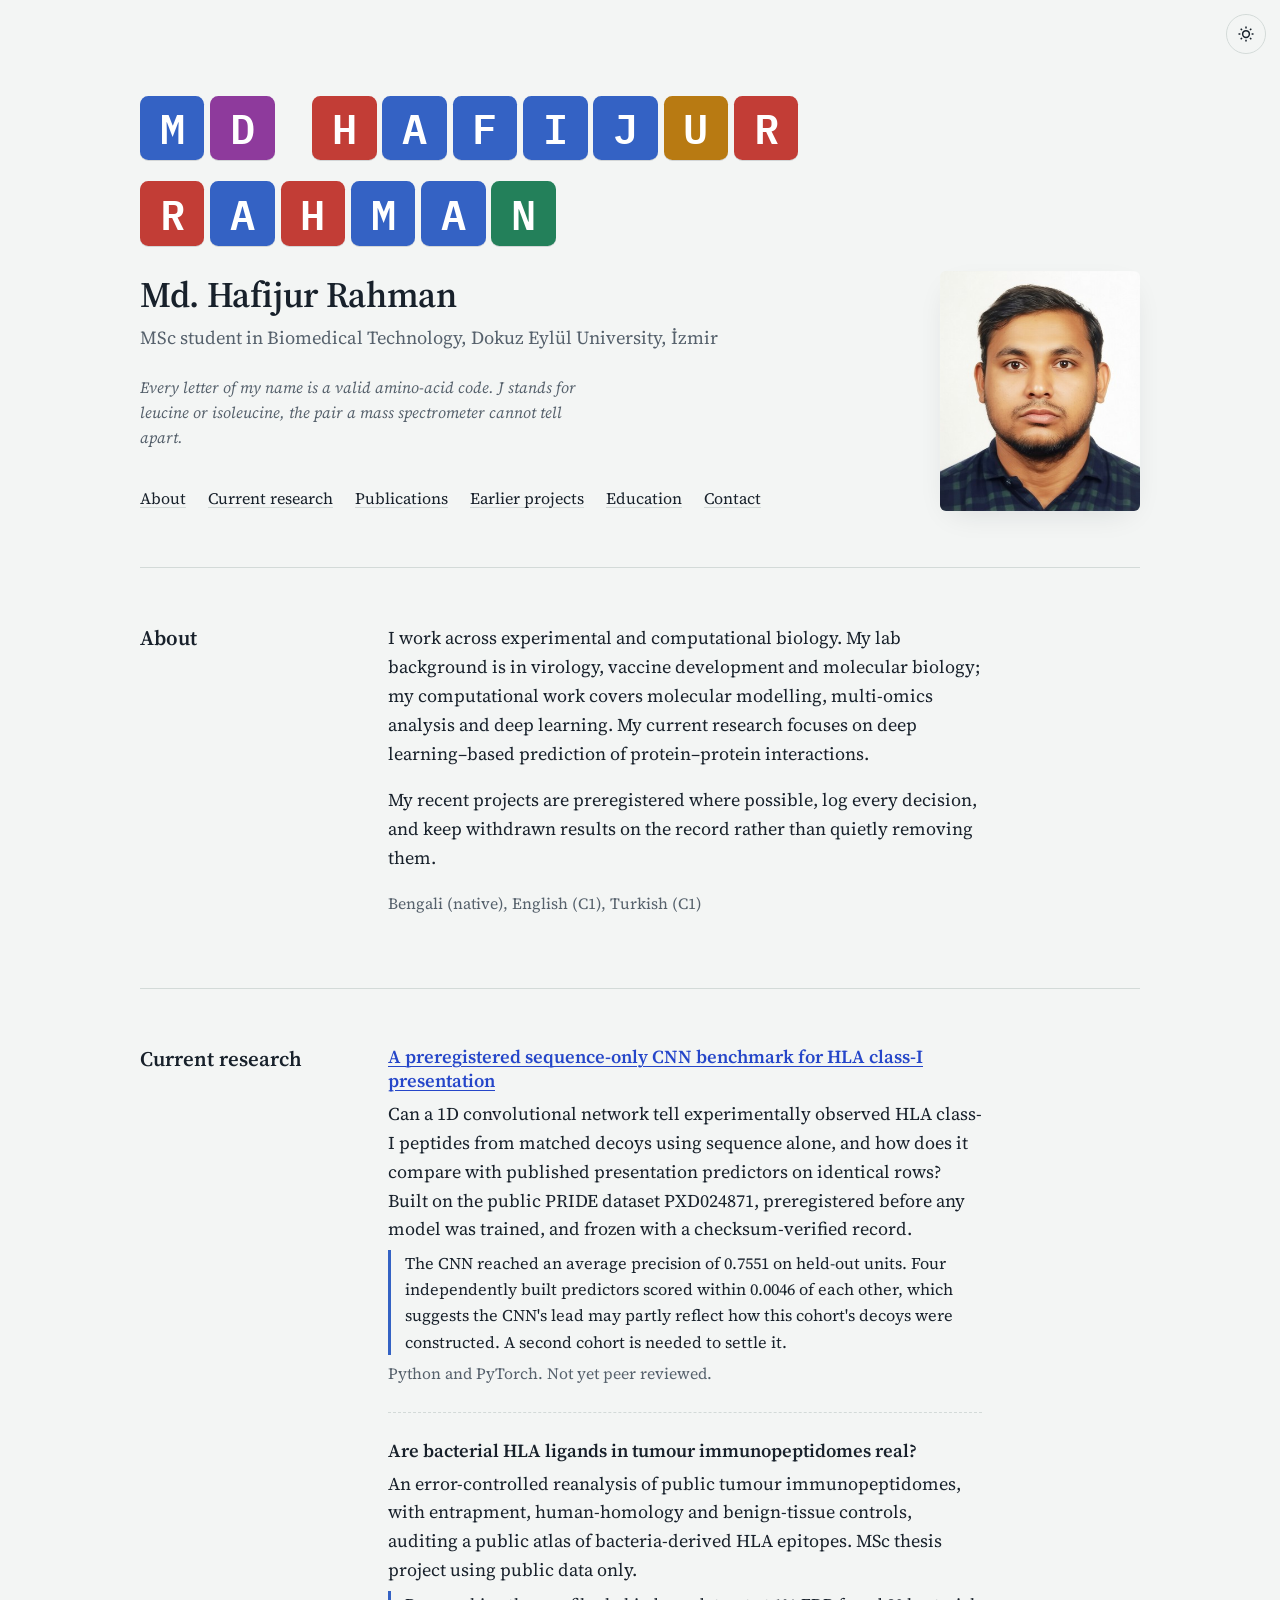
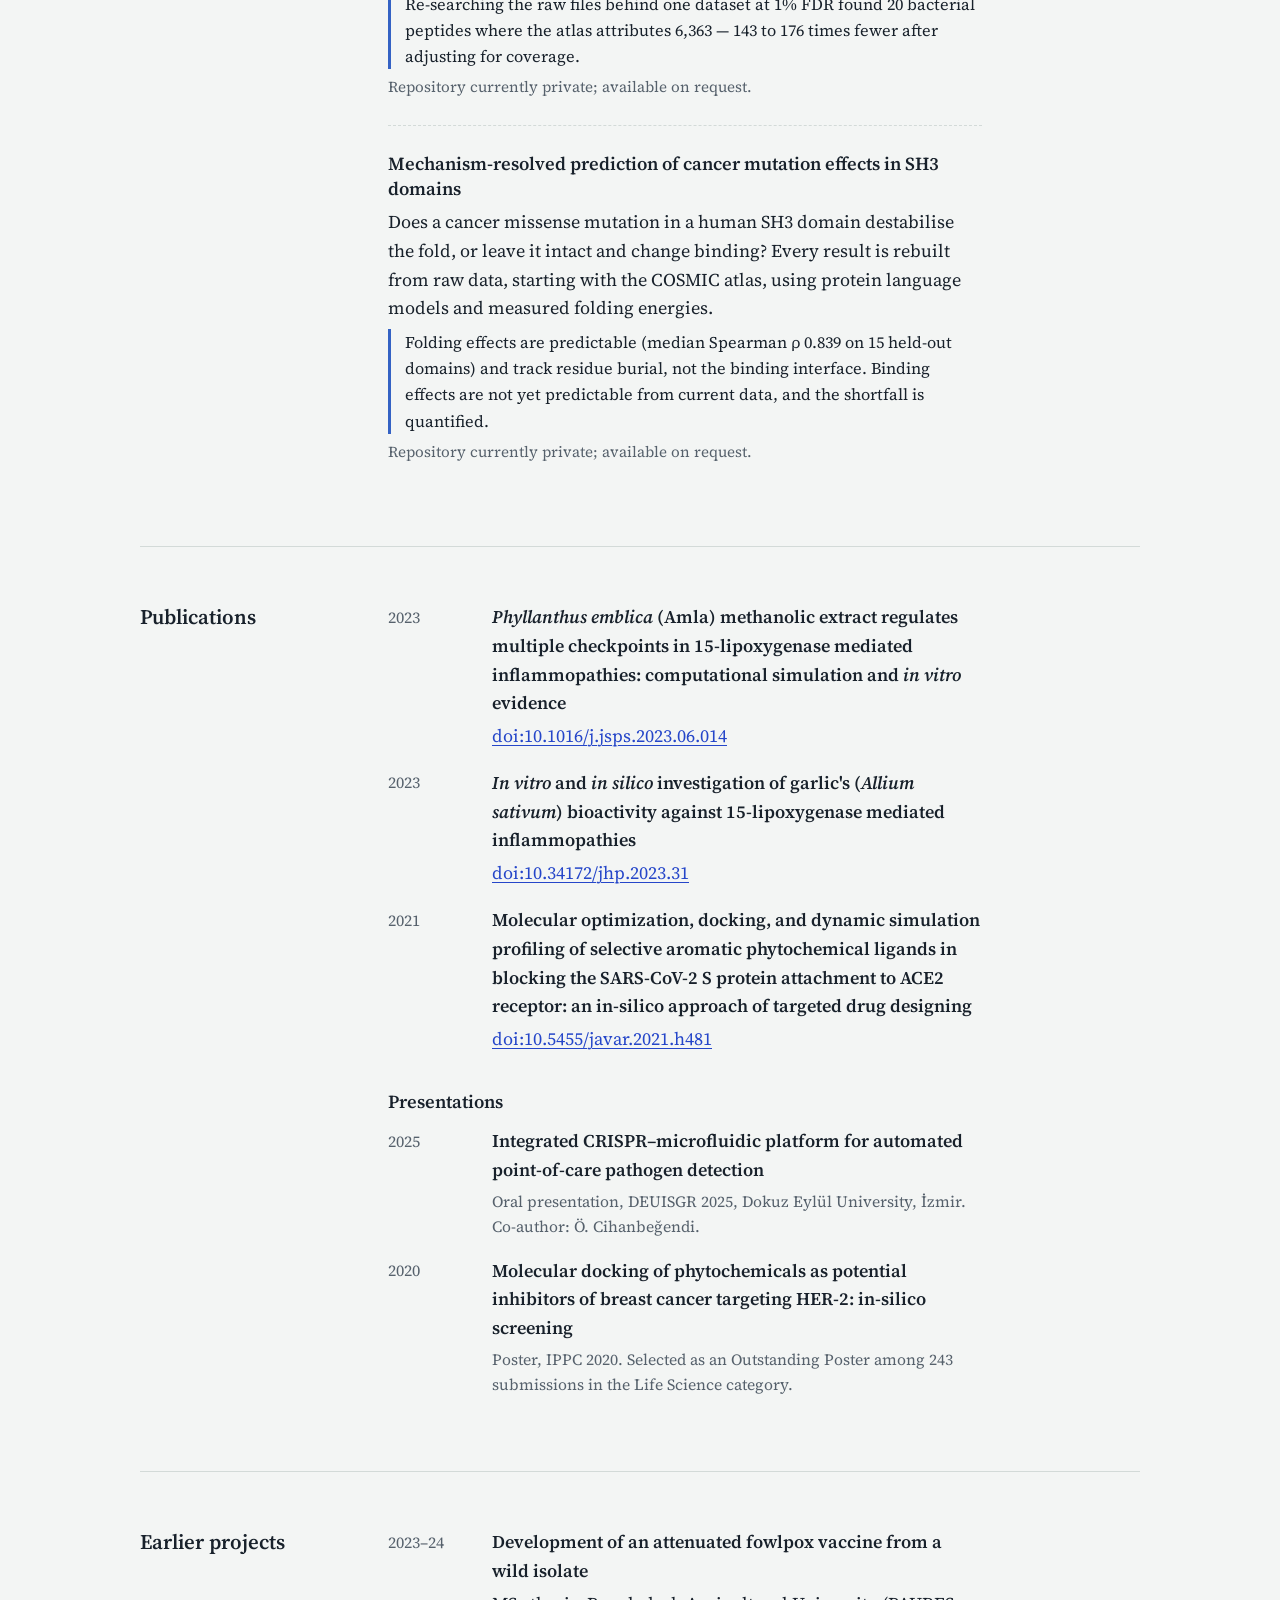
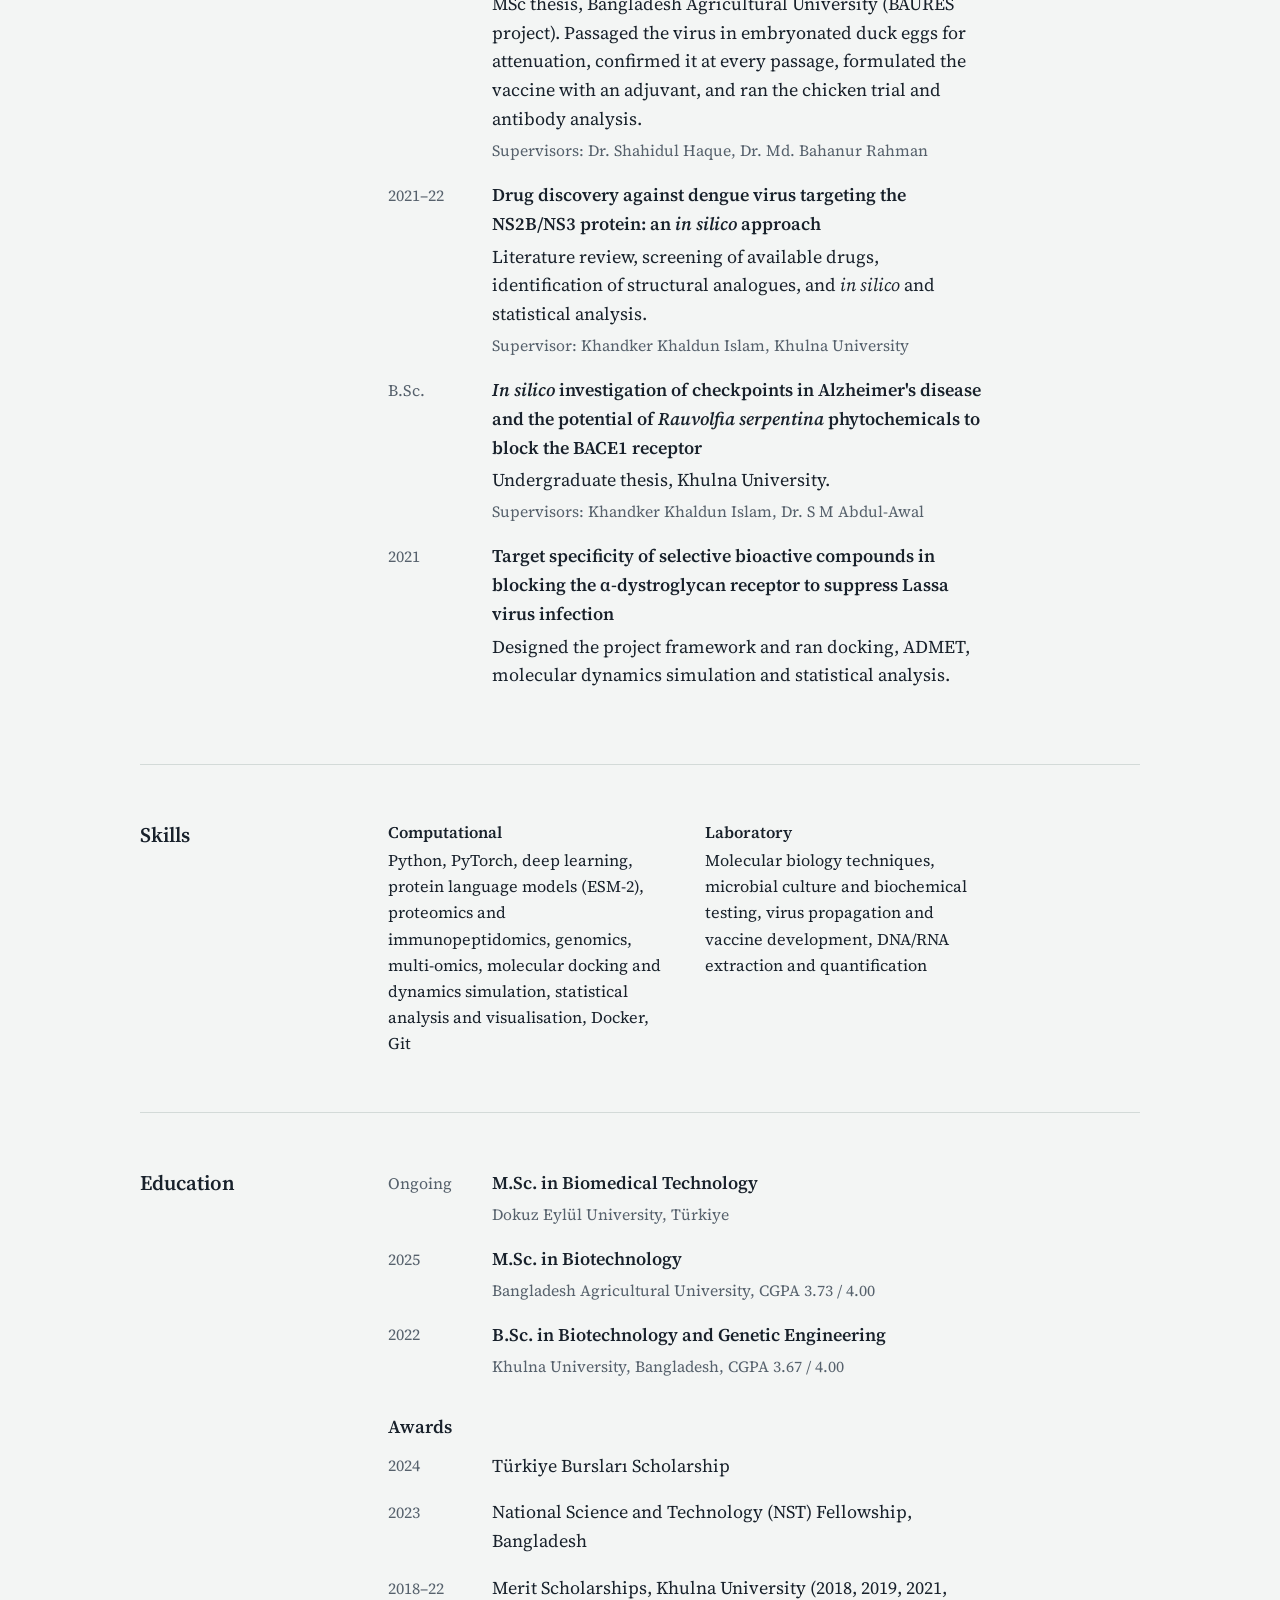
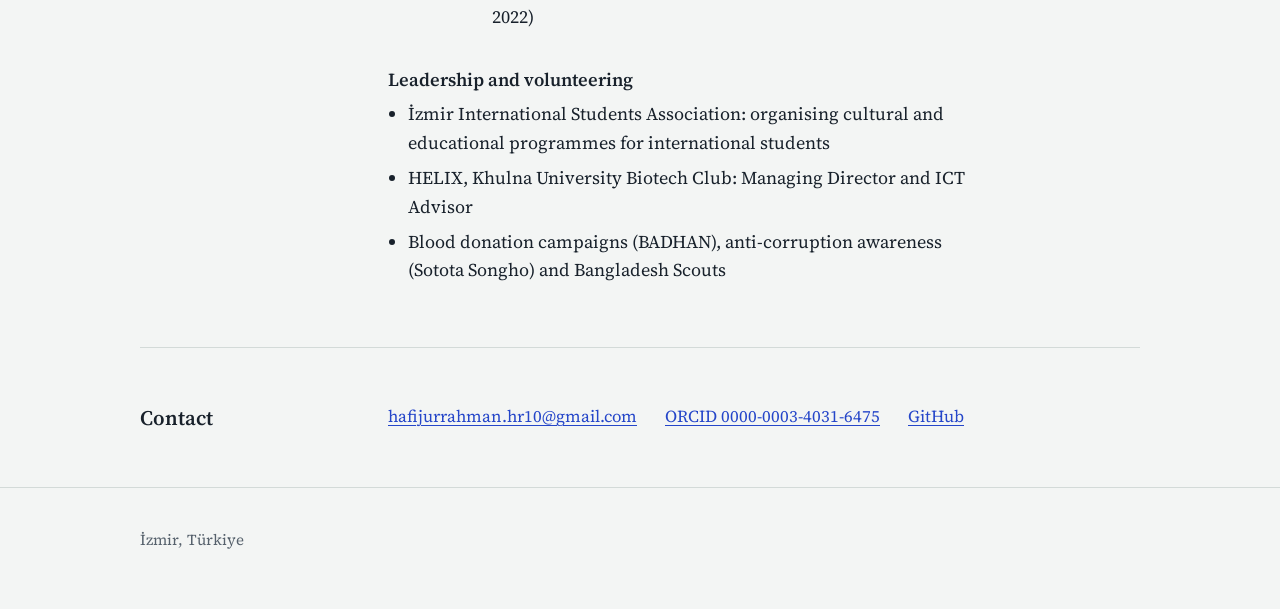
==== index.html @ cb71643a "Personal academic website Co-Authored-By: Claude Opus 5.5 <noreply@anthropic.com> Claude-Session: ht" ====
<!doctype html>
<html lang="en">
<head>
<meta charset="utf-8">
<meta name="viewport" content="width=device-width, initial-scale=1">
<title>Md. Hafijur Rahman</title>
<meta name="description" content="Md. Hafijur Rahman — MSc student in Biomedical Technology at Dokuz Eylül University. Immunopeptidomics, protein machine learning, molecular modelling and vaccine research.">
<meta property="og:title" content="Md. Hafijur Rahman">
<meta property="og:description" content="Immunopeptidomics, protein machine learning, molecular modelling and vaccine research.">
<meta property="og:type" content="profile">
<link rel="icon" href="data:image/svg+xml,%3Csvg xmlns='http://www.w3.org/2000/svg' viewBox='0 0 32 32'%3E%3Crect width='32' height='32' rx='6' fill='%232546C9'/%3E%3Ctext x='16' y='22' font-family='monospace' font-size='18' font-weight='700' fill='white' text-anchor='middle'%3EH%3C/text%3E%3C/svg%3E">
<link rel="preconnect" href="https://fonts.googleapis.com">
<link rel="preconnect" href="https://fonts.gstatic.com" crossorigin>
<link href="https://fonts.googleapis.com/css2?family=IBM+Plex+Mono:wght@500;600&family=Source+Serif+4:ital,opsz,wght@0,8..60,400;0,8..60,600;0,8..60,700;1,8..60,400&display=swap" rel="stylesheet">
<style>
  :root {
    --paper: #F3F5F4;
    --ink: #18212B;
    --muted: #56616C;
    --rule: #D3DAD8;
    --link: #2546C9;
    --tile-ink: #FFFFFF;
    --hydrophobic: #3462C4;
    --positive: #C23D36;
    --negative: #8E3A9C;
    --polar: #23805A;
    --special: #B87A12;
    --shadow: rgba(24, 33, 43, .14);
  }
  @media (prefers-color-scheme: dark) {
    :root:not([data-theme="light"]) {
      --paper: #11171D;
      --ink: #E6ECEF;
      --muted: #9AA6B0;
      --rule: #2A343D;
      --link: #8FA6FF;
      --hydrophobic: #4E7EE0;
      --positive: #D9564F;
      --negative: #A955B6;
      --polar: #2F9A6D;
      --special: #CF931F;
      --shadow: rgba(0, 0, 0, .4);
    }
  }
  :root[data-theme="dark"] {
    --paper: #11171D; --ink: #E6ECEF; --muted: #9AA6B0; --rule: #2A343D; --link: #8FA6FF;
    --hydrophobic: #4E7EE0; --positive: #D9564F; --negative: #A955B6; --polar: #2F9A6D; --special: #CF931F;
    --shadow: rgba(0, 0, 0, .4);
  }

  * { box-sizing: border-box; }
  html { -webkit-text-size-adjust: 100%; }
  body {
    margin: 0;
    background: var(--paper);
    color: var(--ink);
    font-family: "Source Serif 4", Georgia, serif;
    font-size: 1.125rem;
    line-height: 1.6;
    font-optical-sizing: auto;
  }
  a { color: var(--link); text-underline-offset: .18em; text-decoration-thickness: 1px; }
  a:hover { text-decoration-thickness: 2px; }
  :focus-visible { outline: 3px solid var(--link); outline-offset: 3px; border-radius: 2px; }

  .wrap { max-width: 1080px; margin: 0 auto; padding: 0 16px; }
  @media (min-width: 720px) { .wrap { padding: 0 40px; } }

  /* ---------- Hero: the name as a peptide ---------- */
  header.hero { padding: 56px 0 40px; }
  @media (min-width: 720px) { header.hero { padding: 96px 0 56px; } }
  .hero-grid { display: grid; gap: 32px; align-items: end; }
  @media (min-width: 860px) { .hero-grid { grid-template-columns: 1fr auto; gap: 56px; } }

  h1.peptide {
    margin: 0;
    font-family: "IBM Plex Mono", ui-monospace, monospace;
    font-weight: 600;
    font-size: clamp(1.35rem, 5.4vw, 2.6rem);
    line-height: 1;
    display: flex;
    flex-wrap: wrap;
    gap: .5em .9em;
  }
  .word { display: inline-flex; gap: .14em; }
  .aa {
    position: relative;
    display: inline-grid;
    place-items: center;
    width: 1.55em; height: 1.55em;
    border-radius: .2em;
    color: var(--tile-ink);
    box-shadow: 0 1px 0 var(--shadow);
    cursor: help;
  }
  .aa.hyd { background: var(--hydrophobic); }
  .aa.pos { background: var(--positive); }
  .aa.neg { background: var(--negative); }
  .aa.pol { background: var(--polar); }
  .aa.spc { background: var(--special); }
  .aa::after {
    content: attr(data-name);
    position: absolute;
    bottom: calc(100% + 8px);
    left: 50%;
    transform: translateX(-50%);
    white-space: nowrap;
    font-family: "Source Serif 4", Georgia, serif;
    font-weight: 400;
    font-size: .9rem;
    line-height: 1.2;
    padding: 5px 9px;
    border-radius: 4px;
    background: var(--ink);
    color: var(--paper);
    opacity: 0;
    pointer-events: none;
    transition: opacity .12s;
  }
  .aa:hover::after, .aa:focus-visible::after { opacity: 1; }

  @media (prefers-reduced-motion: no-preference) {
    .aa { animation: read .38s cubic-bezier(.2,.7,.2,1) both; animation-delay: calc(var(--i) * 55ms); }
    @keyframes read { from { opacity: 0; transform: translateY(.25em); } to { opacity: 1; transform: none; } }
  }

  .name-plain {
    margin: 28px 0 0;
    font-size: clamp(1.6rem, 3.4vw, 2.25rem);
    font-weight: 600;
    line-height: 1.15;
    letter-spacing: -.01em;
  }
  .role { margin: 8px 0 0; color: var(--muted); font-size: 1.15rem; }
  .decode {
    margin: 22px 0 0;
    max-width: 58ch;
    font-size: .98rem;
    color: var(--muted);
    font-style: italic;
  }

  .portrait {
    order: -1;
    width: 112px; height: 134px;
    object-fit: cover;
    border-radius: 6px;
    display: block;
    box-shadow: 0 10px 30px -12px var(--shadow);
  }
  @media (min-width: 860px) { .portrait { order: 0; width: 200px; height: 240px; } }

  nav.jump { margin-top: 36px; display: flex; flex-wrap: wrap; gap: 6px 22px; font-size: 1rem; }
  nav.jump a { color: var(--ink); text-decoration-color: var(--rule); }
  nav.jump a:hover { text-decoration-color: var(--link); }

  /* ---------- Sections ---------- */
  main section {
    display: grid;
    gap: 8px 48px;
    padding: 40px 0;
    border-top: 1px solid var(--rule);
  }
  @media (min-width: 860px) {
    main section { grid-template-columns: 200px minmax(0, 1fr); padding: 56px 0; }
  }
  main h2 {
    margin: 0;
    font-size: 1.3rem;
    font-weight: 600;
    line-height: 1.3;
  }
  .body { max-width: 66ch; }
  .body > :first-child { margin-top: 0; }
  .body p { margin: 0 0 1em; }

  h3 { margin: 0; font-size: 1.15rem; font-weight: 600; line-height: 1.35; }
  .meta { color: var(--muted); font-size: .98rem; }

  .project { padding: 0 0 26px; }
  .project + .project { padding-top: 26px; border-top: 1px dashed var(--rule); }
  .project p { margin: 6px 0 0; }
  .find { margin: 10px 0 0; padding-left: 14px; border-left: 3px solid var(--hydrophobic); font-size: 1.02rem; }
  .lock { font-size: .95rem; color: var(--muted); }

  ol.dated, ul.dated { list-style: none; margin: 0; padding: 0; }
  .dated li { display: grid; grid-template-columns: 5.5rem 1fr; gap: 16px; padding: 0 0 18px; }
  .dated .yr { font-variant-numeric: tabular-nums; color: var(--muted); font-size: 1rem; padding-top: .1em; }
  .dated p { margin: 4px 0 0; }

  .pub-title { font-weight: 600; }

  ul.plain { margin: 0; padding-left: 1.1em; }
  ul.plain li { margin-bottom: 6px; }

  .skills { display: grid; gap: 18px; }
  @media (min-width: 620px) { .skills { grid-template-columns: 1fr 1fr; gap: 24px 40px; } }
  .skills h3 { font-size: 1.02rem; margin-bottom: 4px; }
  .skills p { margin: 0; color: var(--ink); font-size: 1.02rem; }

  .contact { display: flex; flex-wrap: wrap; gap: 10px 28px; font-size: 1.05rem; }

  footer { padding: 40px 0 56px; border-top: 1px solid var(--rule); color: var(--muted); font-size: .95rem; }

  .theme-toggle {
    position: fixed; top: 14px; right: 14px;
    width: 40px; height: 40px;
    border-radius: 50%;
    border: 1px solid var(--rule);
    background: var(--paper);
    color: var(--ink);
    display: grid; place-items: center;
    cursor: pointer;
  }
  .theme-toggle svg { width: 18px; height: 18px; }
</style>
</head>
<body>

<button class="theme-toggle" type="button" aria-label="Switch between light and dark theme">
  <svg viewBox="0 0 24 24" fill="none" stroke="currentColor" stroke-width="2" aria-hidden="true"><circle cx="12" cy="12" r="4.5"/><path d="M12 2v2.5M12 19.5V22M2 12h2.5M19.5 12H22M4.9 4.9l1.8 1.8M17.3 17.3l1.8 1.8M4.9 19.1l1.8-1.8M17.3 6.7l1.8-1.8"/></svg>
</button>

<header class="hero">
  <div class="wrap">
    <div class="hero-grid">
      <div>
        <h1 class="peptide" aria-label="Md. Hafijur Rahman">
          <span class="word" aria-hidden="true">
            <span class="aa hyd" tabindex="0" style="--i:0" data-name="Methionine (M)">M</span><span class="aa neg" tabindex="0" style="--i:1" data-name="Aspartate (D)">D</span>
          </span>
          <span class="word" aria-hidden="true">
            <span class="aa pos" tabindex="0" style="--i:2" data-name="Histidine (H)">H</span><span class="aa hyd" tabindex="0" style="--i:3" data-name="Alanine (A)">A</span><span class="aa hyd" tabindex="0" style="--i:4" data-name="Phenylalanine (F)">F</span><span class="aa hyd" tabindex="0" style="--i:5" data-name="Isoleucine (I)">I</span><span class="aa hyd" tabindex="0" style="--i:6" data-name="Leucine or isoleucine (J)">J</span><span class="aa spc" tabindex="0" style="--i:7" data-name="Selenocysteine (U)">U</span><span class="aa pos" tabindex="0" style="--i:8" data-name="Arginine (R)">R</span>
          </span>
          <span class="word" aria-hidden="true">
            <span class="aa pos" tabindex="0" style="--i:9" data-name="Arginine (R)">R</span><span class="aa hyd" tabindex="0" style="--i:10" data-name="Alanine (A)">A</span><span class="aa pos" tabindex="0" style="--i:11" data-name="Histidine (H)">H</span><span class="aa hyd" tabindex="0" style="--i:12" data-name="Methionine (M)">M</span><span class="aa hyd" tabindex="0" style="--i:13" data-name="Alanine (A)">A</span><span class="aa pol" tabindex="0" style="--i:14" data-name="Asparagine (N)">N</span>
          </span>
        </h1>

        <p class="name-plain">Md. Hafijur Rahman</p>
        <p class="role">MSc student in Biomedical Technology, Dokuz Eylül University, İzmir</p>
        <p class="decode">Every letter of my name is a valid amino-acid code. J stands for leucine or isoleucine, the pair a mass spectrometer cannot tell apart.</p>

        <nav class="jump" aria-label="Sections">
          <a href="#about">About</a>
          <a href="#research">Current research</a>
          <a href="#publications">Publications</a>
          <a href="#projects">Earlier projects</a>
          <a href="#education">Education</a>
          <a href="#contact">Contact</a>
        </nav>
      </div>
      <img class="portrait" src="photo.jpg" alt="Portrait of Md. Hafijur Rahman" width="359" height="431">
    </div>
  </div>
</header>

<main class="wrap">

  <section id="about" aria-labelledby="about-h">
    <h2 id="about-h">About</h2>
    <div class="body">
      <p>I work across experimental and computational biology. My lab background is in virology, vaccine development and molecular biology; my computational work covers molecular modelling, multi-omics analysis and deep learning. My current research focuses on deep learning–based prediction of protein–protein interactions.</p>
      <p>My recent projects are preregistered where possible, log every decision, and keep withdrawn results on the record rather than quietly removing them.</p>
      <p class="meta">Bengali (native), English (C1), Turkish (C1)</p>
    </div>
  </section>

  <section id="research" aria-labelledby="research-h">
    <h2 id="research-h">Current research</h2>
    <div class="body">

      <article class="project">
        <h3><a href="https://github.com/Hafij-BGE/PXD024871_mapping">A preregistered sequence-only CNN benchmark for HLA class-I presentation</a></h3>
        <p>Can a 1D convolutional network tell experimentally observed HLA class-I peptides from matched decoys using sequence alone, and how does it compare with published presentation predictors on identical rows? Built on the public PRIDE dataset PXD024871, preregistered before any model was trained, and frozen with a checksum-verified record.</p>
        <p class="find">The CNN reached an average precision of 0.7551 on held-out units. Four independently built predictors scored within 0.0046 of each other, which suggests the CNN's lead may partly reflect how this cohort's decoys were constructed. A second cohort is needed to settle it.</p>
        <p class="meta">Python and PyTorch. Not yet peer reviewed.</p>
      </article>

      <article class="project">
        <h3>Are bacterial HLA ligands in tumour immunopeptidomes real?</h3>
        <p>An error-controlled reanalysis of public tumour immunopeptidomes, with entrapment, human-homology and benign-tissue controls, auditing a public atlas of bacteria-derived HLA epitopes. MSc thesis project using public data only.</p>
        <p class="find">Re-searching the raw files behind one dataset at 1% FDR found 20 bacterial peptides where the atlas attributes 6,363 — 143 to 176 times fewer after adjusting for coverage.</p>
        <p class="lock">Repository currently private; available on request.</p>
      </article>

      <article class="project">
        <h3>Mechanism-resolved prediction of cancer mutation effects in SH3 domains</h3>
        <p>Does a cancer missense mutation in a human SH3 domain destabilise the fold, or leave it intact and change binding? Every result is rebuilt from raw data, starting with the COSMIC atlas, using protein language models and measured folding energies.</p>
        <p class="find">Folding effects are predictable (median Spearman ρ 0.839 on 15 held-out domains) and track residue burial, not the binding interface. Binding effects are not yet predictable from current data, and the shortfall is quantified.</p>
        <p class="lock">Repository currently private; available on request.</p>
      </article>

    </div>
  </section>

  <section id="publications" aria-labelledby="pubs-h">
    <h2 id="pubs-h">Publications</h2>
    <div class="body">
      <ol class="dated" reversed>
        <li>
          <span class="yr">2023</span>
          <div>
            <span class="pub-title"><i>Phyllanthus emblica</i> (Amla) methanolic extract regulates multiple checkpoints in 15-lipoxygenase mediated inflammopathies: computational simulation and <i>in vitro</i> evidence</span>
            <p><a href="https://doi.org/10.1016/j.jsps.2023.06.014">doi:10.1016/j.jsps.2023.06.014</a></p>
          </div>
        </li>
        <li>
          <span class="yr">2023</span>
          <div>
            <span class="pub-title"><i>In vitro</i> and <i>in silico</i> investigation of garlic's (<i>Allium sativum</i>) bioactivity against 15-lipoxygenase mediated inflammopathies</span>
            <p><a href="https://doi.org/10.34172/jhp.2023.31">doi:10.34172/jhp.2023.31</a></p>
          </div>
        </li>
        <li>
          <span class="yr">2021</span>
          <div>
            <span class="pub-title">Molecular optimization, docking, and dynamic simulation profiling of selective aromatic phytochemical ligands in blocking the SARS-CoV-2 S protein attachment to ACE2 receptor: an in-silico approach of targeted drug designing</span>
            <p><a href="https://doi.org/10.5455/javar.2021.h481">doi:10.5455/javar.2021.h481</a></p>
          </div>
        </li>
      </ol>

      <h3 style="margin-top:18px">Presentations</h3>
      <ul class="dated" style="margin-top:12px">
        <li>
          <span class="yr">2025</span>
          <div>
            <span class="pub-title">Integrated CRISPR–microfluidic platform for automated point-of-care pathogen detection</span>
            <p class="meta">Oral presentation, DEUISGR 2025, Dokuz Eylül University, İzmir. Co-author: Ö. Cihanbeğendi.</p>
          </div>
        </li>
        <li>
          <span class="yr">2020</span>
          <div>
            <span class="pub-title">Molecular docking of phytochemicals as potential inhibitors of breast cancer targeting HER-2: in-silico screening</span>
            <p class="meta">Poster, IPPC 2020. Selected as an Outstanding Poster among 243 submissions in the Life Science category.</p>
          </div>
        </li>
      </ul>
    </div>
  </section>

  <section id="projects" aria-labelledby="projects-h">
    <h2 id="projects-h">Earlier projects</h2>
    <div class="body">
      <ul class="dated">
        <li>
          <span class="yr">2023–24</span>
          <div>
            <span class="pub-title">Development of an attenuated fowlpox vaccine from a wild isolate</span>
            <p>MSc thesis, Bangladesh Agricultural University (BAURES project). Passaged the virus in embryonated duck eggs for attenuation, confirmed it at every passage, formulated the vaccine with an adjuvant, and ran the chicken trial and antibody analysis.</p>
            <p class="meta">Supervisors: Dr. Shahidul Haque, Dr. Md. Bahanur Rahman</p>
          </div>
        </li>
        <li>
          <span class="yr">2021–22</span>
          <div>
            <span class="pub-title">Drug discovery against dengue virus targeting the NS2B/NS3 protein: an <i>in silico</i> approach</span>
            <p>Literature review, screening of available drugs, identification of structural analogues, and <i>in silico</i> and statistical analysis.</p>
            <p class="meta">Supervisor: Khandker Khaldun Islam, Khulna University</p>
          </div>
        </li>
        <li>
          <span class="yr">B.Sc.</span>
          <div>
            <span class="pub-title"><i>In silico</i> investigation of checkpoints in Alzheimer's disease and the potential of <i>Rauvolfia serpentina</i> phytochemicals to block the BACE1 receptor</span>
            <p>Undergraduate thesis, Khulna University.</p>
            <p class="meta">Supervisors: Khandker Khaldun Islam, Dr. S M Abdul-Awal</p>
          </div>
        </li>
        <li>
          <span class="yr">2021</span>
          <div>
            <span class="pub-title">Target specificity of selective bioactive compounds in blocking the α-dystroglycan receptor to suppress Lassa virus infection</span>
            <p>Designed the project framework and ran docking, ADMET, molecular dynamics simulation and statistical analysis.</p>
          </div>
        </li>
      </ul>
    </div>
  </section>

  <section id="skills" aria-labelledby="skills-h">
    <h2 id="skills-h">Skills</h2>
    <div class="body skills">
      <div>
        <h3>Computational</h3>
        <p>Python, PyTorch, deep learning, protein language models (ESM-2), proteomics and immunopeptidomics, genomics, multi-omics, molecular docking and dynamics simulation, statistical analysis and visualisation, Docker, Git</p>
      </div>
      <div>
        <h3>Laboratory</h3>
        <p>Molecular biology techniques, microbial culture and biochemical testing, virus propagation and vaccine development, DNA/RNA extraction and quantification</p>
      </div>
    </div>
  </section>

  <section id="education" aria-labelledby="edu-h">
    <h2 id="edu-h">Education</h2>
    <div class="body">
      <ul class="dated">
        <li>
          <span class="yr">Ongoing</span>
          <div><span class="pub-title">M.Sc. in Biomedical Technology</span><p class="meta">Dokuz Eylül University, Türkiye</p></div>
        </li>
        <li>
          <span class="yr">2025</span>
          <div><span class="pub-title">M.Sc. in Biotechnology</span><p class="meta">Bangladesh Agricultural University, CGPA 3.73 / 4.00</p></div>
        </li>
        <li>
          <span class="yr">2022</span>
          <div><span class="pub-title">B.Sc. in Biotechnology and Genetic Engineering</span><p class="meta">Khulna University, Bangladesh, CGPA 3.67 / 4.00</p></div>
        </li>
      </ul>

      <h3 style="margin-top:18px">Awards</h3>
      <ul class="dated" style="margin-top:12px">
        <li><span class="yr">2024</span><div>Türkiye Bursları Scholarship</div></li>
        <li><span class="yr">2023</span><div>National Science and Technology (NST) Fellowship, Bangladesh</div></li>
        <li><span class="yr">2018–22</span><div>Merit Scholarships, Khulna University (2018, 2019, 2021, 2022)</div></li>
      </ul>

      <h3 style="margin-top:18px">Leadership and volunteering</h3>
      <ul class="plain" style="margin-top:8px">
        <li>İzmir International Students Association: organising cultural and educational programmes for international students</li>
        <li>HELIX, Khulna University Biotech Club: Managing Director and ICT Advisor</li>
        <li>Blood donation campaigns (BADHAN), anti-corruption awareness (Sotota Songho) and Bangladesh Scouts</li>
      </ul>
    </div>
  </section>

  <section id="contact" aria-labelledby="contact-h">
    <h2 id="contact-h">Contact</h2>
    <div class="body">
      <div class="contact">
        <a href="mailto:hafijurrahman.hr10@gmail.com">hafijurrahman.hr10@gmail.com</a>
        <a href="https://orcid.org/0000-0003-4031-6475">ORCID 0000-0003-4031-6475</a>
        <a href="https://github.com/Hafij-BGE">GitHub</a>
      </div>
    </div>
  </section>

</main>

<footer>
  <div class="wrap">İzmir, Türkiye</div>
</footer>

<script>
  (function () {
    var root = document.documentElement;
    var btn = document.querySelector('.theme-toggle');
    try { var saved = localStorage.getItem('theme'); if (saved) root.setAttribute('data-theme', saved); } catch (e) {}
    btn.addEventListener('click', function () {
      var current = root.getAttribute('data-theme') ||
        (matchMedia('(prefers-color-scheme: dark)').matches ? 'dark' : 'light');
      var next = current === 'dark' ? 'light' : 'dark';
      root.setAttribute('data-theme', next);
      try { localStorage.setItem('theme', next); } catch (e) {}
    });
  })();
</script>
</body>
</html>
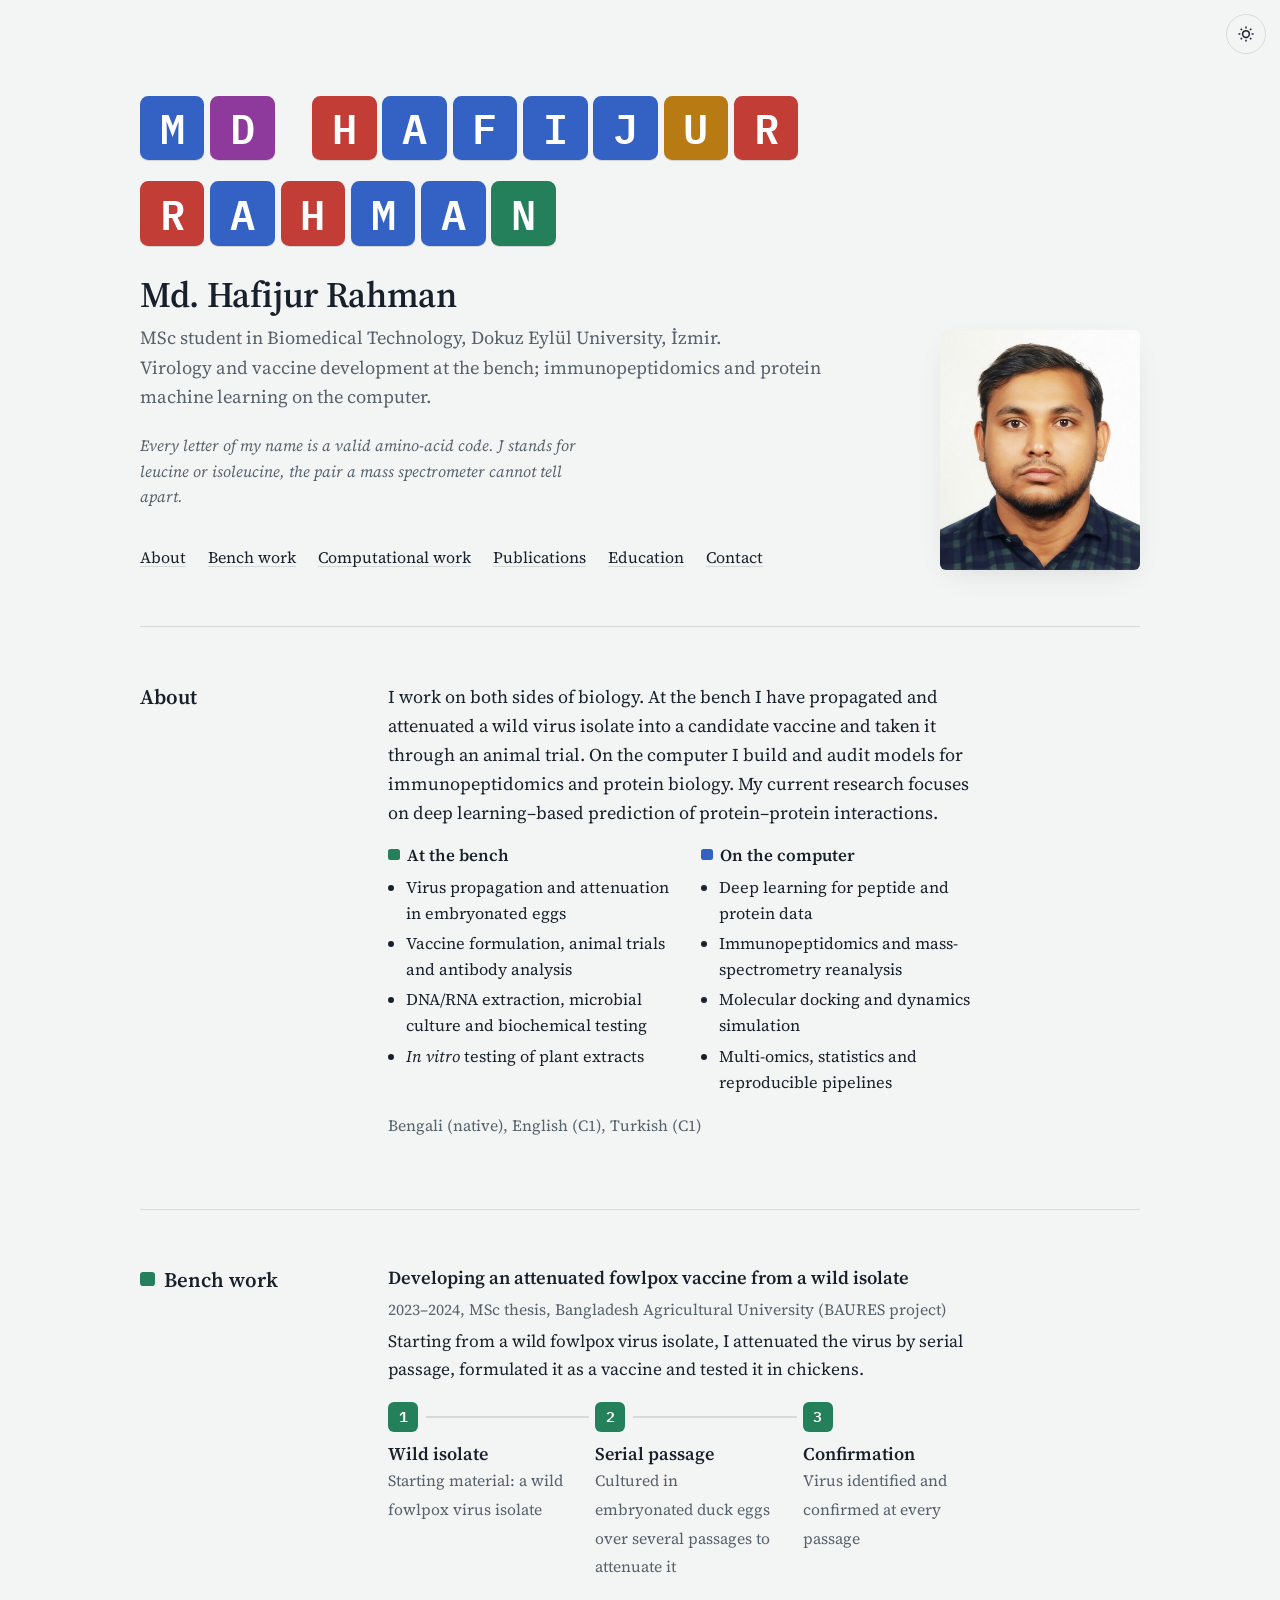
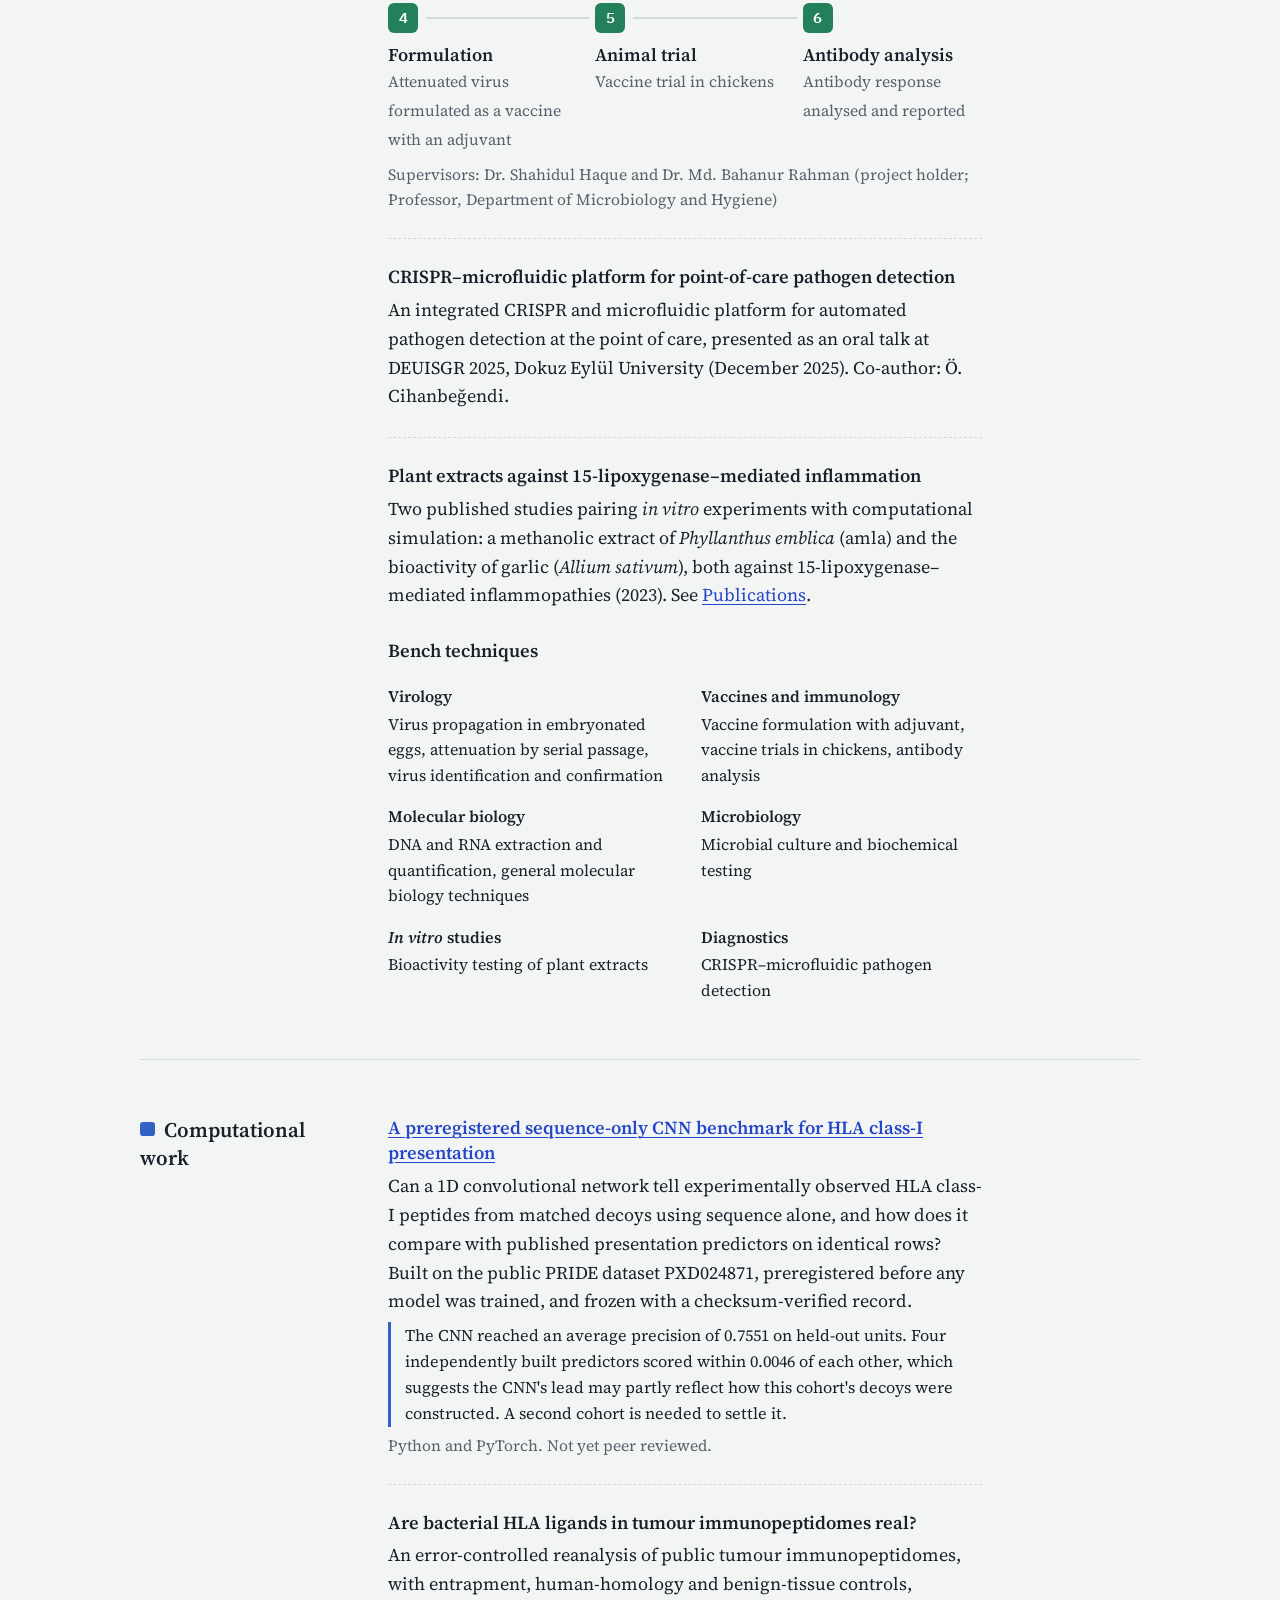
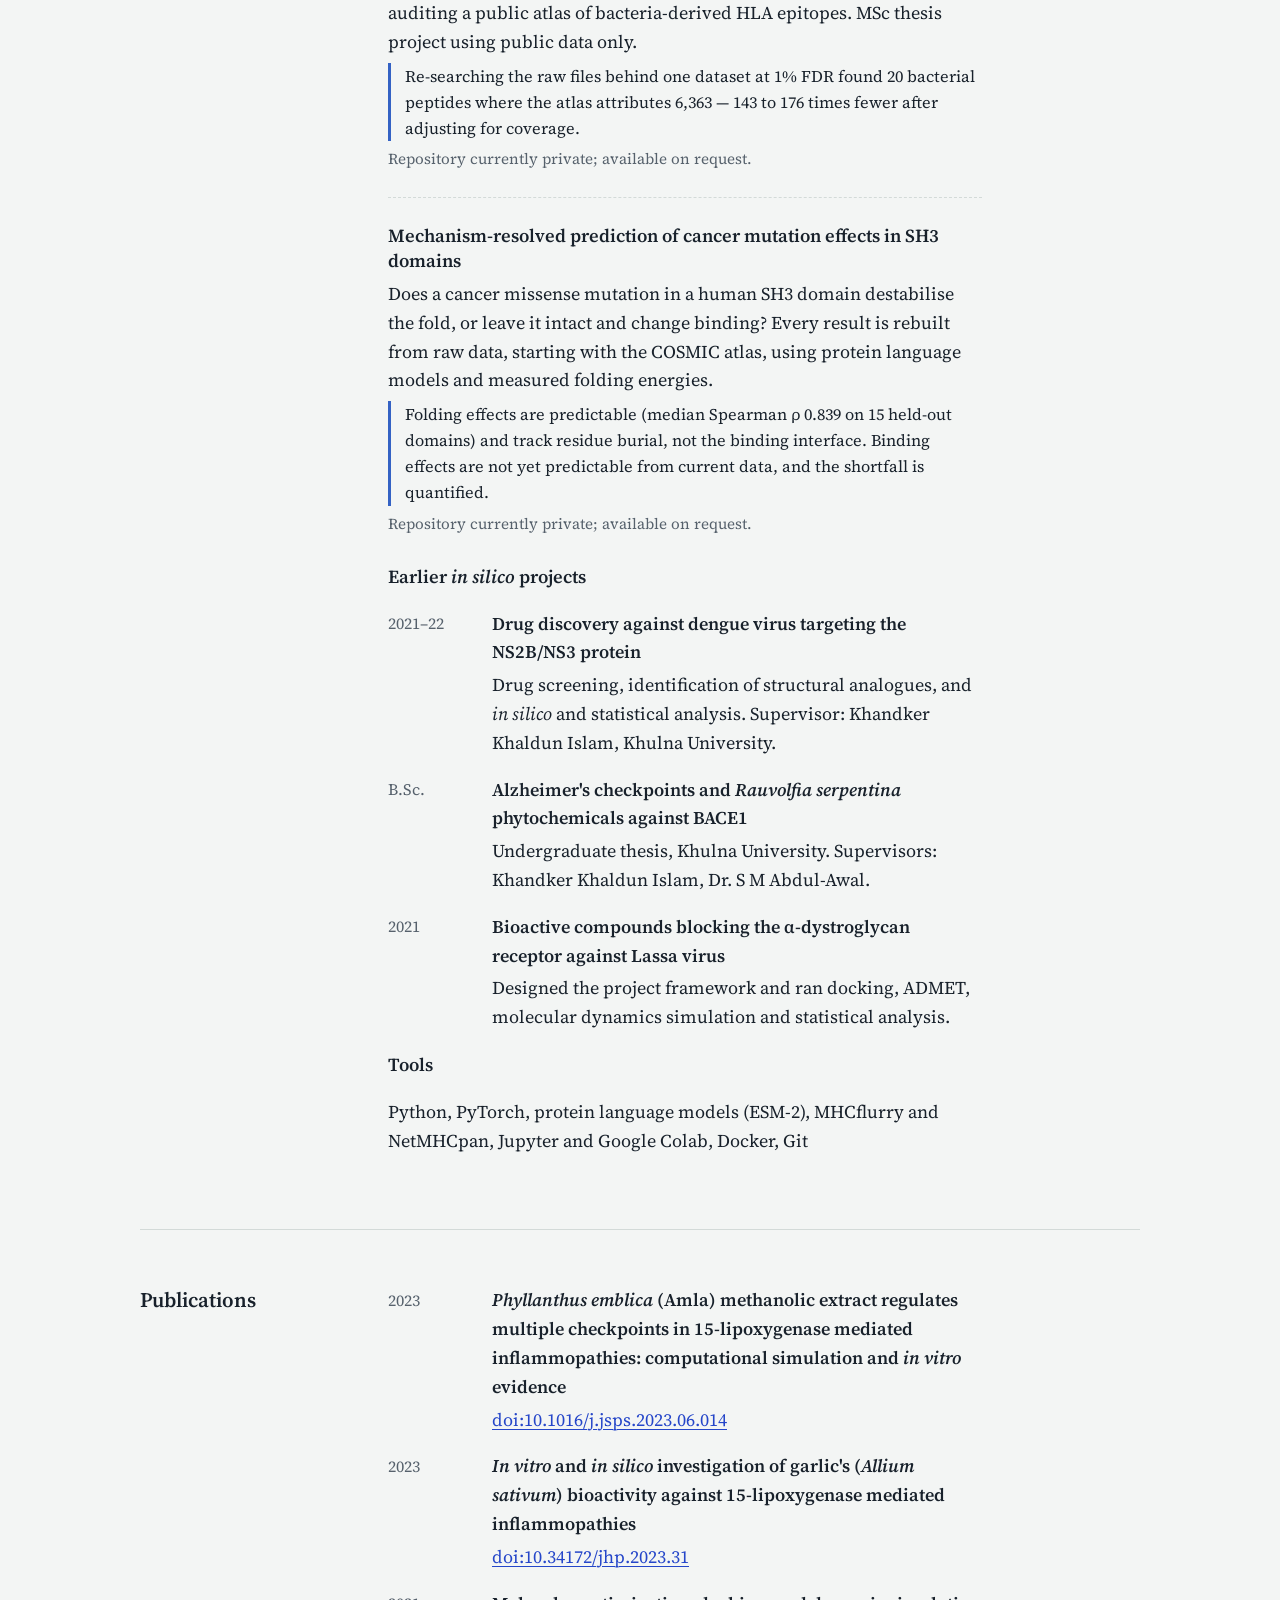
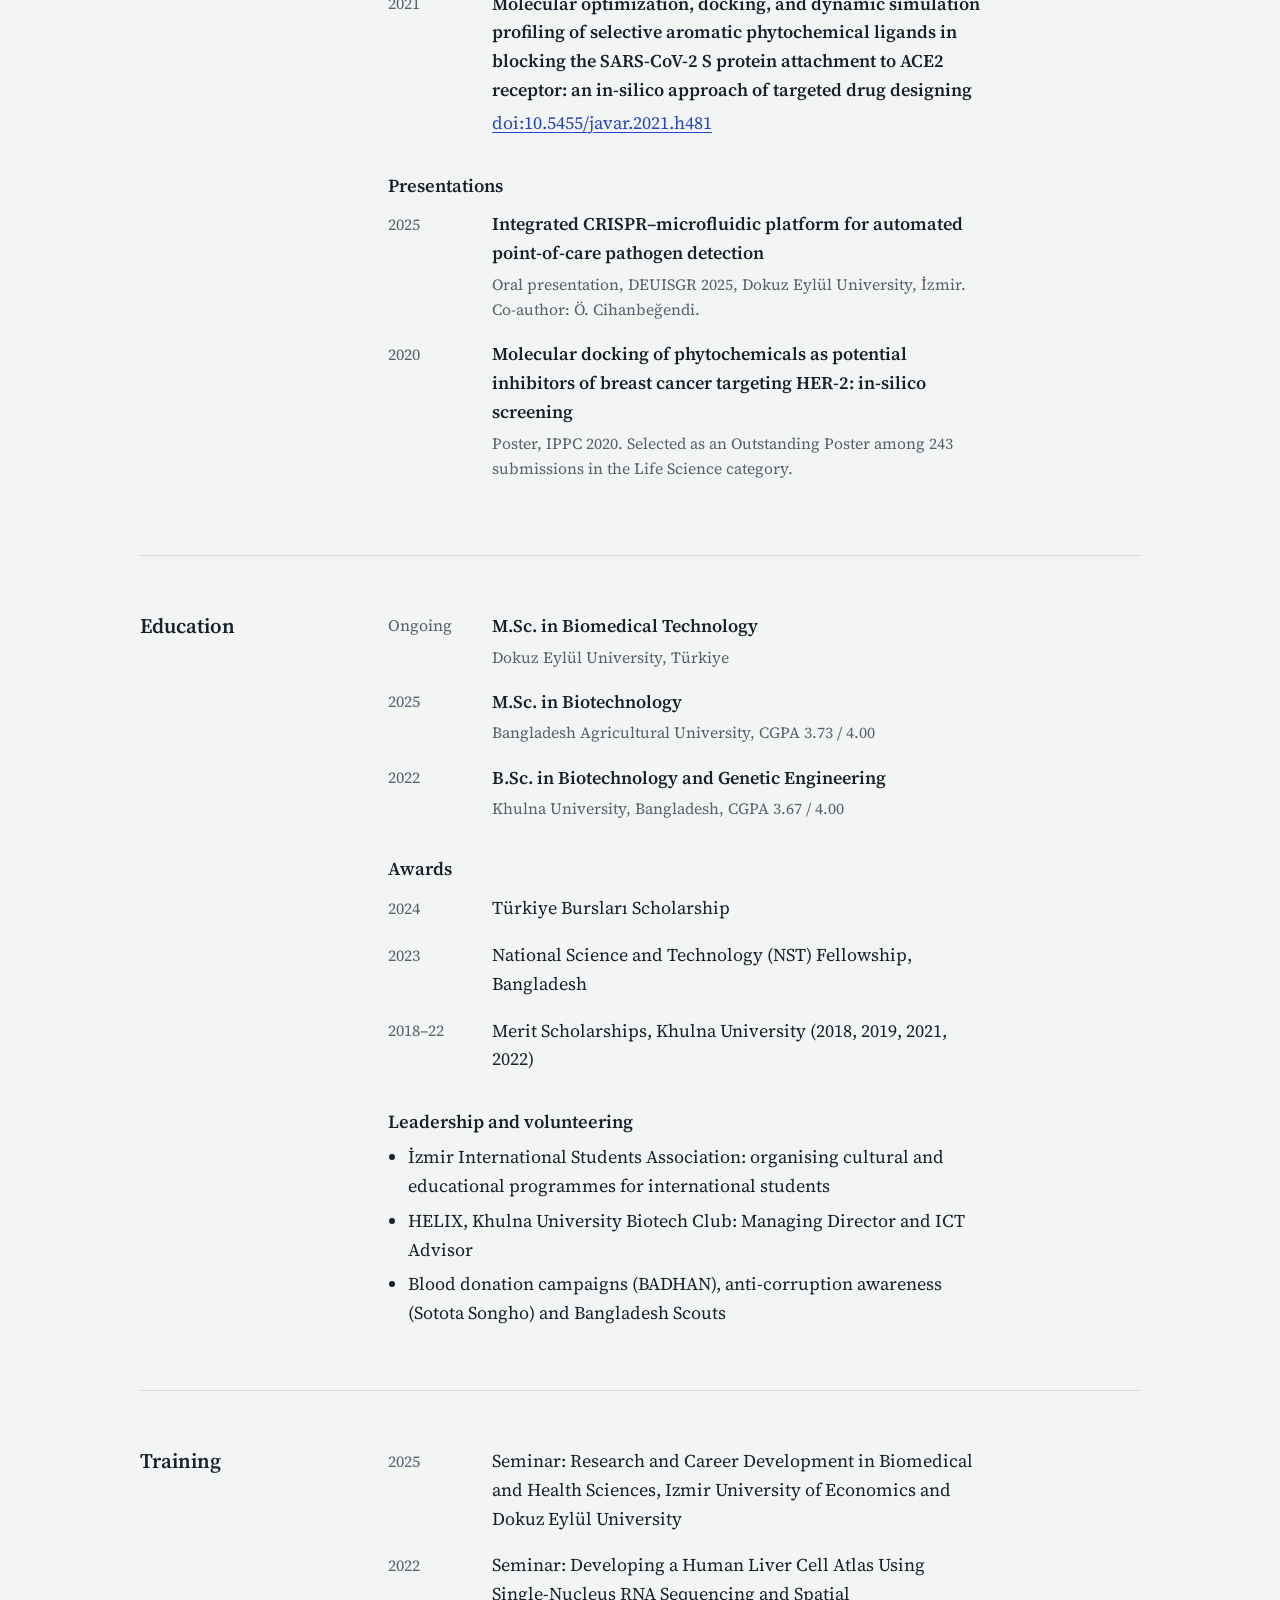
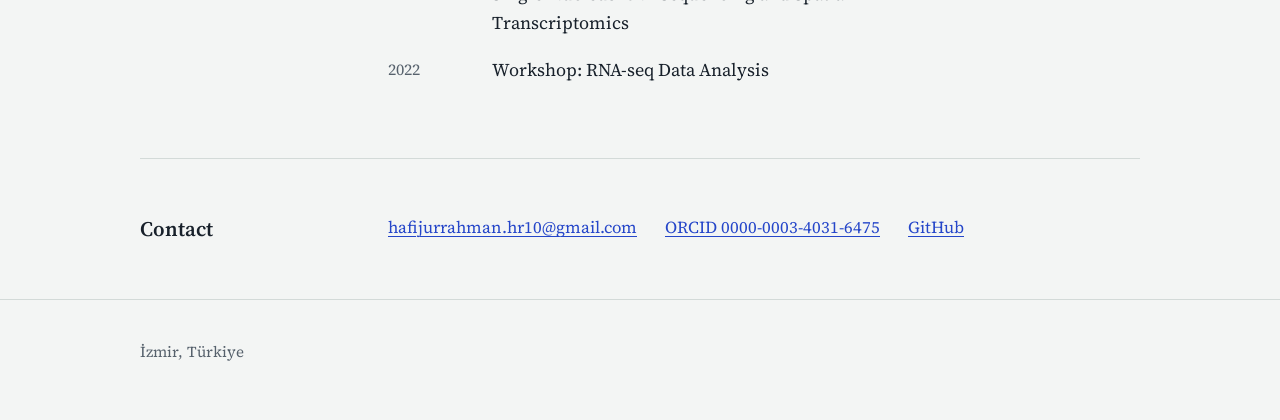
==== commit 979df879: "Give bench work equal weight: vaccine process, diagnostics, in vitro studies, techniques, training C" ====
--- a/index.html
+++ b/index.html
@@ -200,6 +200,50 @@
 
   .contact { display: flex; flex-wrap: wrap; gap: 10px 28px; font-size: 1.05rem; }
 
+
+  /* ---------- Bench vs computer colour coding ---------- */
+  .tag { display: inline-block; width: .7em; height: .7em; border-radius: .15em; margin-right: .45em; vertical-align: .05em; }
+  .tag.wet { background: var(--polar); }
+  .tag.dry { background: var(--hydrophobic); }
+  .find.wet { border-left-color: var(--polar); }
+
+  .split { display: grid; gap: 22px; margin: 6px 0 4px; }
+  @media (min-width: 620px) { .split { grid-template-columns: 1fr 1fr; gap: 32px; } }
+  .split h3 { font-size: 1.05rem; margin-bottom: 6px; }
+  .split ul { margin: 0; padding-left: 1.1em; font-size: 1.02rem; }
+  .split li { margin-bottom: 4px; }
+
+  .feature-lead { font-size: 1.08rem; }
+
+  ol.steps { list-style: none; counter-reset: step; margin: 18px 0 8px; padding: 0; display: grid; gap: 0; }
+  ol.steps li { counter-increment: step; position: relative; padding: 0 0 18px 46px; }
+  ol.steps li::before {
+    content: counter(step);
+    position: absolute; left: 0; top: 0;
+    width: 30px; height: 30px; border-radius: 6px;
+    display: grid; place-items: center;
+    background: var(--polar); color: #fff;
+    font-family: "IBM Plex Mono", ui-monospace, monospace; font-weight: 600; font-size: .95rem;
+  }
+  ol.steps li::after {
+    content: ""; position: absolute; left: 14px; top: 34px; bottom: 4px; width: 2px; background: var(--rule);
+  }
+  ol.steps li:last-child::after { display: none; }
+  ol.steps b { display: block; font-weight: 600; line-height: 1.35; }
+  ol.steps span { color: var(--muted); font-size: .98rem; }
+  @media (min-width: 860px) {
+    ol.steps { grid-template-columns: repeat(3, 1fr); gap: 22px 28px; }
+    ol.steps li { padding: 40px 0 0 0; }
+    ol.steps li::after { left: 38px; right: -22px; top: 14px; bottom: auto; width: auto; height: 2px; }
+    ol.steps li:nth-child(3n)::after { display: none; }
+  }
+
+  .techniques { display: grid; gap: 16px 32px; margin-top: 8px; }
+  @media (min-width: 620px) { .techniques { grid-template-columns: 1fr 1fr; } }
+  .techniques h4 { margin: 0 0 2px; font-size: 1rem; font-weight: 600; }
+  .techniques p { margin: 0; font-size: 1rem; color: var(--ink); }
+  .subhead { margin: 30px 0 4px; font-size: 1.15rem; font-weight: 600; }
+
   footer { padding: 40px 0 56px; border-top: 1px solid var(--rule); color: var(--muted); font-size: .95rem; }
 
   .theme-toggle {
@@ -238,14 +282,14 @@
         </h1>
 
         <p class="name-plain">Md. Hafijur Rahman</p>
-        <p class="role">MSc student in Biomedical Technology, Dokuz Eylül University, İzmir</p>
+        <p class="role">MSc student in Biomedical Technology, Dokuz Eylül University, İzmir.<br>Virology and vaccine development at the bench; immunopeptidomics and protein machine learning on the computer.</p>
         <p class="decode">Every letter of my name is a valid amino-acid code. J stands for leucine or isoleucine, the pair a mass spectrometer cannot tell apart.</p>
 
         <nav class="jump" aria-label="Sections">
           <a href="#about">About</a>
-          <a href="#research">Current research</a>
+          <a href="#bench">Bench work</a>
+          <a href="#computational">Computational work</a>
           <a href="#publications">Publications</a>
-          <a href="#projects">Earlier projects</a>
           <a href="#education">Education</a>
           <a href="#contact">Contact</a>
         </nav>
@@ -260,14 +304,74 @@
   <section id="about" aria-labelledby="about-h">
     <h2 id="about-h">About</h2>
     <div class="body">
-      <p>I work across experimental and computational biology. My lab background is in virology, vaccine development and molecular biology; my computational work covers molecular modelling, multi-omics analysis and deep learning. My current research focuses on deep learning–based prediction of protein–protein interactions.</p>
-      <p>My recent projects are preregistered where possible, log every decision, and keep withdrawn results on the record rather than quietly removing them.</p>
-      <p class="meta">Bengali (native), English (C1), Turkish (C1)</p>
-    </div>
-  </section>
-
-  <section id="research" aria-labelledby="research-h">
-    <h2 id="research-h">Current research</h2>
+      <p>I work on both sides of biology. At the bench I have propagated and attenuated a wild virus isolate into a candidate vaccine and taken it through an animal trial. On the computer I build and audit models for immunopeptidomics and protein biology. My current research focuses on deep learning–based prediction of protein–protein interactions.</p>
+      <div class="split">
+        <div>
+          <h3><span class="tag wet" aria-hidden="true"></span>At the bench</h3>
+          <ul>
+            <li>Virus propagation and attenuation in embryonated eggs</li>
+            <li>Vaccine formulation, animal trials and antibody analysis</li>
+            <li>DNA/RNA extraction, microbial culture and biochemical testing</li>
+            <li><i>In vitro</i> testing of plant extracts</li>
+          </ul>
+        </div>
+        <div>
+          <h3><span class="tag dry" aria-hidden="true"></span>On the computer</h3>
+          <ul>
+            <li>Deep learning for peptide and protein data</li>
+            <li>Immunopeptidomics and mass-spectrometry reanalysis</li>
+            <li>Molecular docking and dynamics simulation</li>
+            <li>Multi-omics, statistics and reproducible pipelines</li>
+          </ul>
+        </div>
+      </div>
+      <p class="meta" style="margin-top:14px">Bengali (native), English (C1), Turkish (C1)</p>
+    </div>
+  </section>
+
+  <section id="bench" aria-labelledby="bench-h">
+    <h2 id="bench-h"><span class="tag wet" aria-hidden="true"></span>Bench work</h2>
+    <div class="body">
+
+      <article class="project">
+        <h3>Developing an attenuated fowlpox vaccine from a wild isolate</h3>
+        <p class="meta">2023–2024, MSc thesis, Bangladesh Agricultural University (BAURES project)</p>
+        <p class="feature-lead">Starting from a wild fowlpox virus isolate, I attenuated the virus by serial passage, formulated it as a vaccine and tested it in chickens.</p>
+        <ol class="steps" aria-label="Vaccine development steps">
+          <li><b>Wild isolate</b><span>Starting material: a wild fowlpox virus isolate</span></li>
+          <li><b>Serial passage</b><span>Cultured in embryonated duck eggs over several passages to attenuate it</span></li>
+          <li><b>Confirmation</b><span>Virus identified and confirmed at every passage</span></li>
+          <li><b>Formulation</b><span>Attenuated virus formulated as a vaccine with an adjuvant</span></li>
+          <li><b>Animal trial</b><span>Vaccine trial in chickens</span></li>
+          <li><b>Antibody analysis</b><span>Antibody response analysed and reported</span></li>
+        </ol>
+        <p class="meta">Supervisors: Dr. Shahidul Haque and Dr. Md. Bahanur Rahman (project holder; Professor, Department of Microbiology and Hygiene)</p>
+      </article>
+
+      <article class="project">
+        <h3>CRISPR–microfluidic platform for point-of-care pathogen detection</h3>
+        <p>An integrated CRISPR and microfluidic platform for automated pathogen detection at the point of care, presented as an oral talk at DEUISGR 2025, Dokuz Eylül University (December 2025). Co-author: Ö. Cihanbeğendi.</p>
+      </article>
+
+      <article class="project">
+        <h3>Plant extracts against 15-lipoxygenase–mediated inflammation</h3>
+        <p>Two published studies pairing <i>in vitro</i> experiments with computational simulation: a methanolic extract of <i>Phyllanthus emblica</i> (amla) and the bioactivity of garlic (<i>Allium sativum</i>), both against 15-lipoxygenase–mediated inflammopathies (2023). See <a href="#publications">Publications</a>.</p>
+      </article>
+
+      <p class="subhead">Bench techniques</p>
+      <div class="techniques">
+        <div><h4>Virology</h4><p>Virus propagation in embryonated eggs, attenuation by serial passage, virus identification and confirmation</p></div>
+        <div><h4>Vaccines and immunology</h4><p>Vaccine formulation with adjuvant, vaccine trials in chickens, antibody analysis</p></div>
+        <div><h4>Molecular biology</h4><p>DNA and RNA extraction and quantification, general molecular biology techniques</p></div>
+        <div><h4>Microbiology</h4><p>Microbial culture and biochemical testing</p></div>
+        <div><h4><i>In vitro</i> studies</h4><p>Bioactivity testing of plant extracts</p></div>
+        <div><h4>Diagnostics</h4><p>CRISPR–microfluidic pathogen detection</p></div>
+      </div>
+    </div>
+  </section>
+
+  <section id="computational" aria-labelledby="computational-h">
+    <h2 id="computational-h"><span class="tag dry" aria-hidden="true"></span>Computational work</h2>
     <div class="body">
 
       <article class="project">
@@ -291,6 +395,32 @@
         <p class="lock">Repository currently private; available on request.</p>
       </article>
 
+      <p class="subhead">Earlier <i>in silico</i> projects</p>
+      <ul class="dated" style="margin-top:12px">
+        <li>
+          <span class="yr">2021–22</span>
+          <div>
+            <span class="pub-title">Drug discovery against dengue virus targeting the NS2B/NS3 protein</span>
+            <p>Drug screening, identification of structural analogues, and <i>in silico</i> and statistical analysis. Supervisor: Khandker Khaldun Islam, Khulna University.</p>
+          </div>
+        </li>
+        <li>
+          <span class="yr">B.Sc.</span>
+          <div>
+            <span class="pub-title">Alzheimer's checkpoints and <i>Rauvolfia serpentina</i> phytochemicals against BACE1</span>
+            <p>Undergraduate thesis, Khulna University. Supervisors: Khandker Khaldun Islam, Dr. S M Abdul-Awal.</p>
+          </div>
+        </li>
+        <li>
+          <span class="yr">2021</span>
+          <div>
+            <span class="pub-title">Bioactive compounds blocking the α-dystroglycan receptor against Lassa virus</span>
+            <p>Designed the project framework and ran docking, ADMET, molecular dynamics simulation and statistical analysis.</p>
+          </div>
+        </li>
+      </ul>
+      <p class="subhead">Tools</p>
+      <p>Python, PyTorch, protein language models (ESM-2), MHCflurry and NetMHCpan, Jupyter and Google Colab, Docker, Git</p>
     </div>
   </section>
 
@@ -338,59 +468,6 @@
           </div>
         </li>
       </ul>
-    </div>
-  </section>
-
-  <section id="projects" aria-labelledby="projects-h">
-    <h2 id="projects-h">Earlier projects</h2>
-    <div class="body">
-      <ul class="dated">
-        <li>
-          <span class="yr">2023–24</span>
-          <div>
-            <span class="pub-title">Development of an attenuated fowlpox vaccine from a wild isolate</span>
-            <p>MSc thesis, Bangladesh Agricultural University (BAURES project). Passaged the virus in embryonated duck eggs for attenuation, confirmed it at every passage, formulated the vaccine with an adjuvant, and ran the chicken trial and antibody analysis.</p>
-            <p class="meta">Supervisors: Dr. Shahidul Haque, Dr. Md. Bahanur Rahman</p>
-          </div>
-        </li>
-        <li>
-          <span class="yr">2021–22</span>
-          <div>
-            <span class="pub-title">Drug discovery against dengue virus targeting the NS2B/NS3 protein: an <i>in silico</i> approach</span>
-            <p>Literature review, screening of available drugs, identification of structural analogues, and <i>in silico</i> and statistical analysis.</p>
-            <p class="meta">Supervisor: Khandker Khaldun Islam, Khulna University</p>
-          </div>
-        </li>
-        <li>
-          <span class="yr">B.Sc.</span>
-          <div>
-            <span class="pub-title"><i>In silico</i> investigation of checkpoints in Alzheimer's disease and the potential of <i>Rauvolfia serpentina</i> phytochemicals to block the BACE1 receptor</span>
-            <p>Undergraduate thesis, Khulna University.</p>
-            <p class="meta">Supervisors: Khandker Khaldun Islam, Dr. S M Abdul-Awal</p>
-          </div>
-        </li>
-        <li>
-          <span class="yr">2021</span>
-          <div>
-            <span class="pub-title">Target specificity of selective bioactive compounds in blocking the α-dystroglycan receptor to suppress Lassa virus infection</span>
-            <p>Designed the project framework and ran docking, ADMET, molecular dynamics simulation and statistical analysis.</p>
-          </div>
-        </li>
-      </ul>
-    </div>
-  </section>
-
-  <section id="skills" aria-labelledby="skills-h">
-    <h2 id="skills-h">Skills</h2>
-    <div class="body skills">
-      <div>
-        <h3>Computational</h3>
-        <p>Python, PyTorch, deep learning, protein language models (ESM-2), proteomics and immunopeptidomics, genomics, multi-omics, molecular docking and dynamics simulation, statistical analysis and visualisation, Docker, Git</p>
-      </div>
-      <div>
-        <h3>Laboratory</h3>
-        <p>Molecular biology techniques, microbial culture and biochemical testing, virus propagation and vaccine development, DNA/RNA extraction and quantification</p>
-      </div>
     </div>
   </section>
 
@@ -424,6 +501,17 @@
         <li>İzmir International Students Association: organising cultural and educational programmes for international students</li>
         <li>HELIX, Khulna University Biotech Club: Managing Director and ICT Advisor</li>
         <li>Blood donation campaigns (BADHAN), anti-corruption awareness (Sotota Songho) and Bangladesh Scouts</li>
+      </ul>
+    </div>
+  </section>
+
+  <section id="training" aria-labelledby="training-h">
+    <h2 id="training-h">Training</h2>
+    <div class="body">
+      <ul class="dated">
+        <li><span class="yr">2025</span><div>Seminar: Research and Career Development in Biomedical and Health Sciences, Izmir University of Economics and Dokuz Eylül University</div></li>
+        <li><span class="yr">2022</span><div>Seminar: Developing a Human Liver Cell Atlas Using Single-Nucleus RNA Sequencing and Spatial Transcriptomics</div></li>
+        <li><span class="yr">2022</span><div>Workshop: RNA-seq Data Analysis</div></li>
       </ul>
     </div>
   </section>
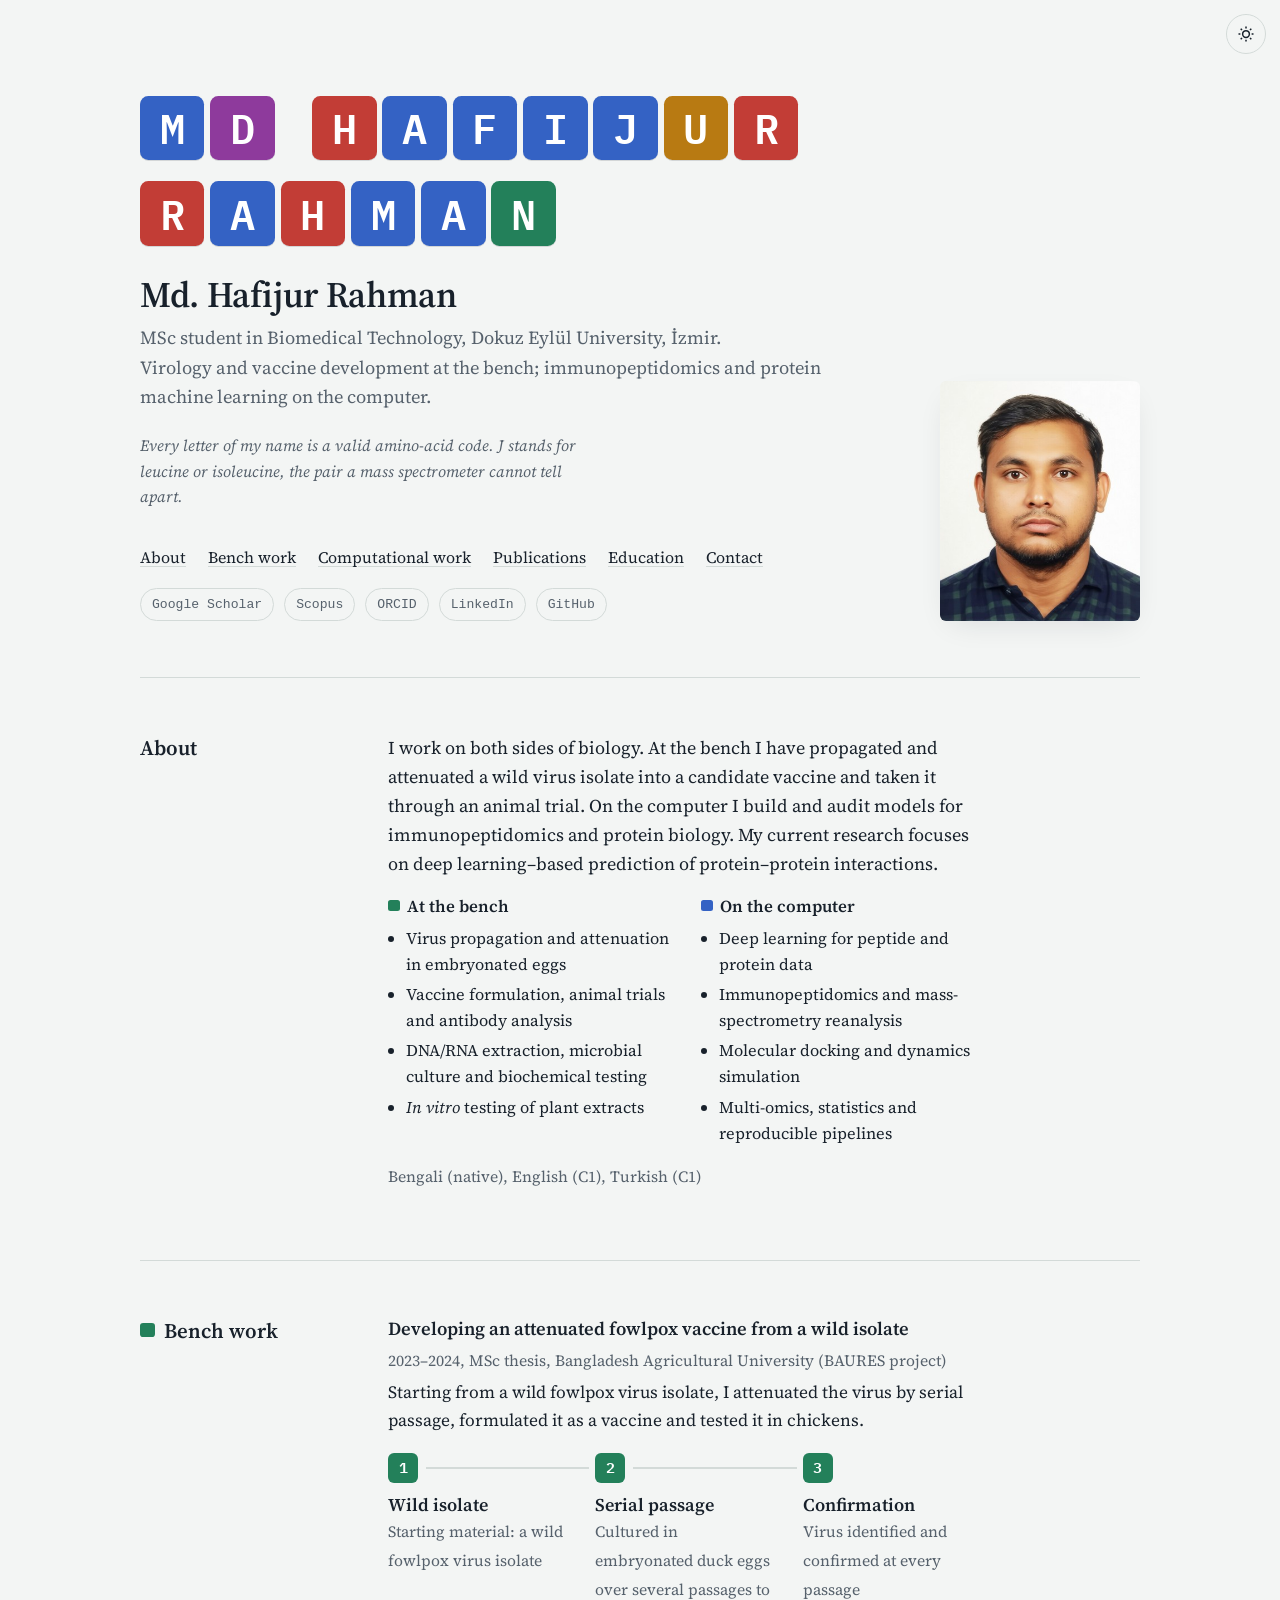
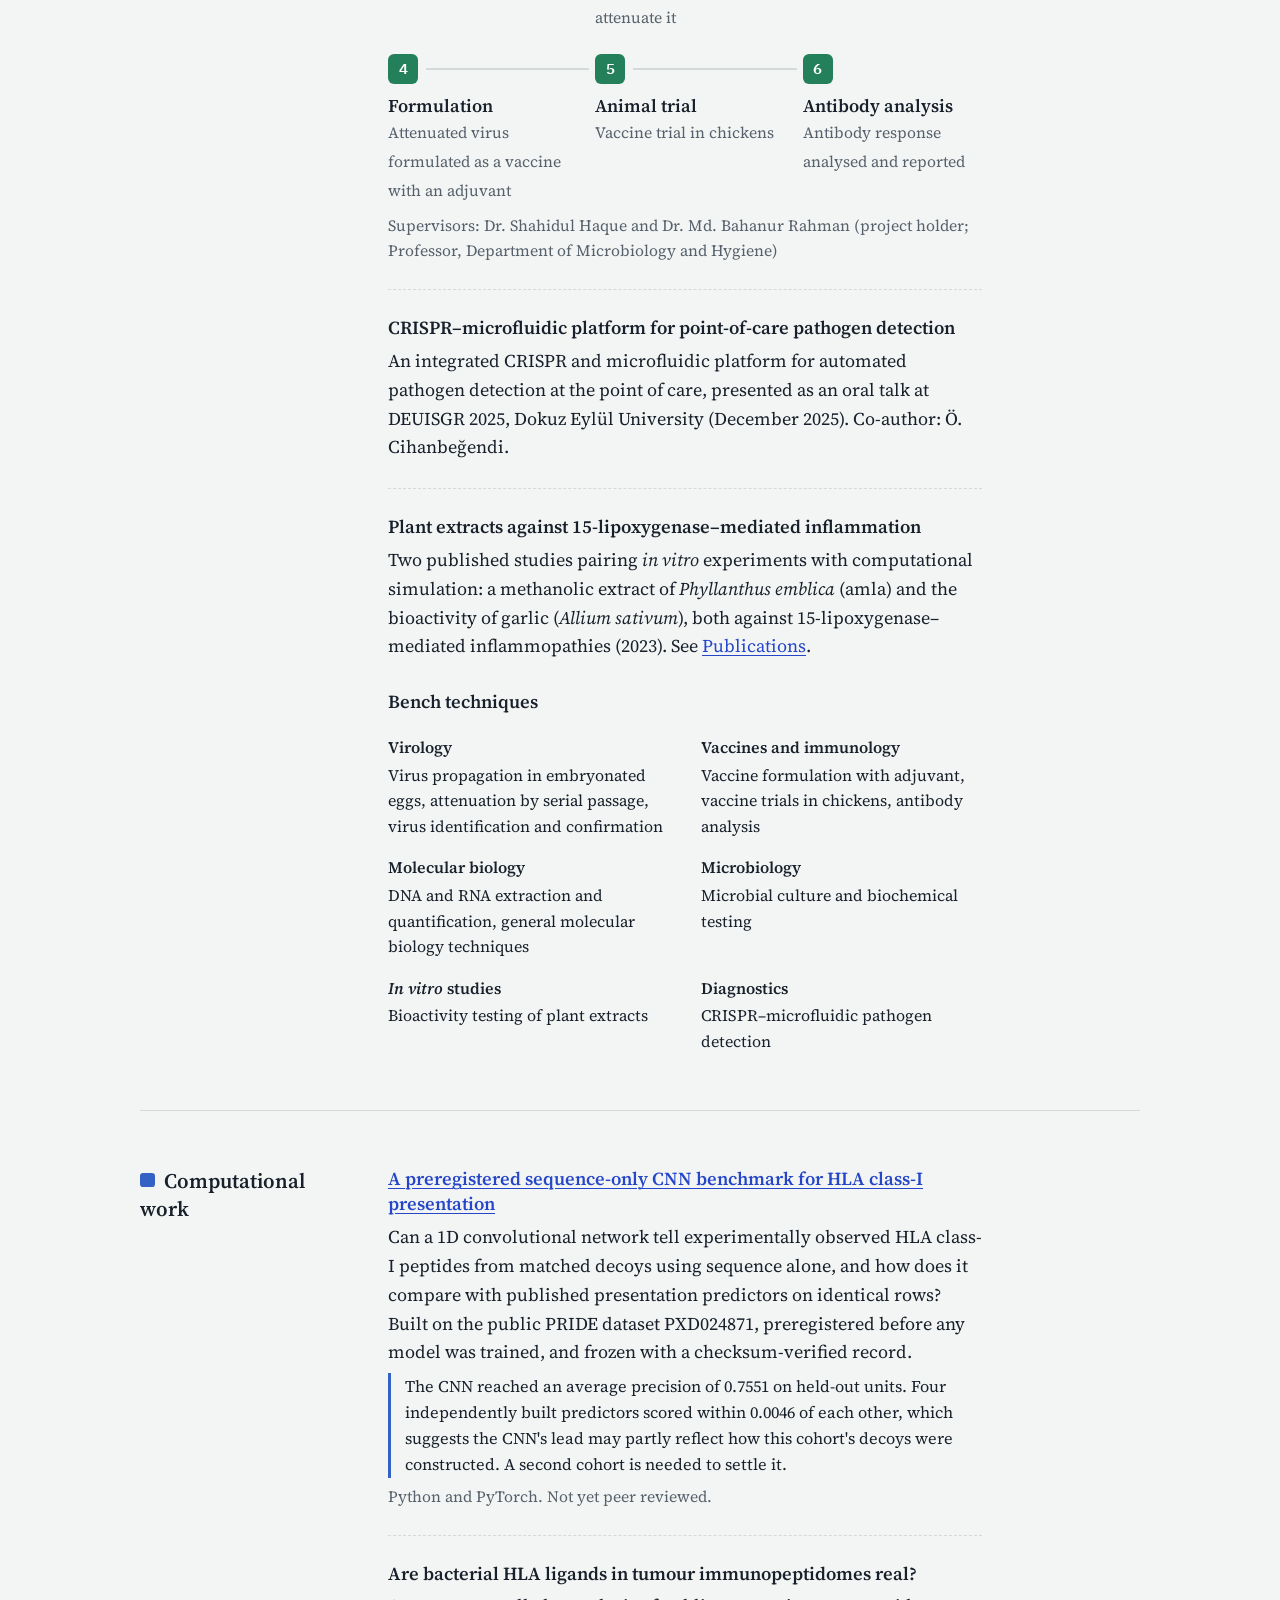
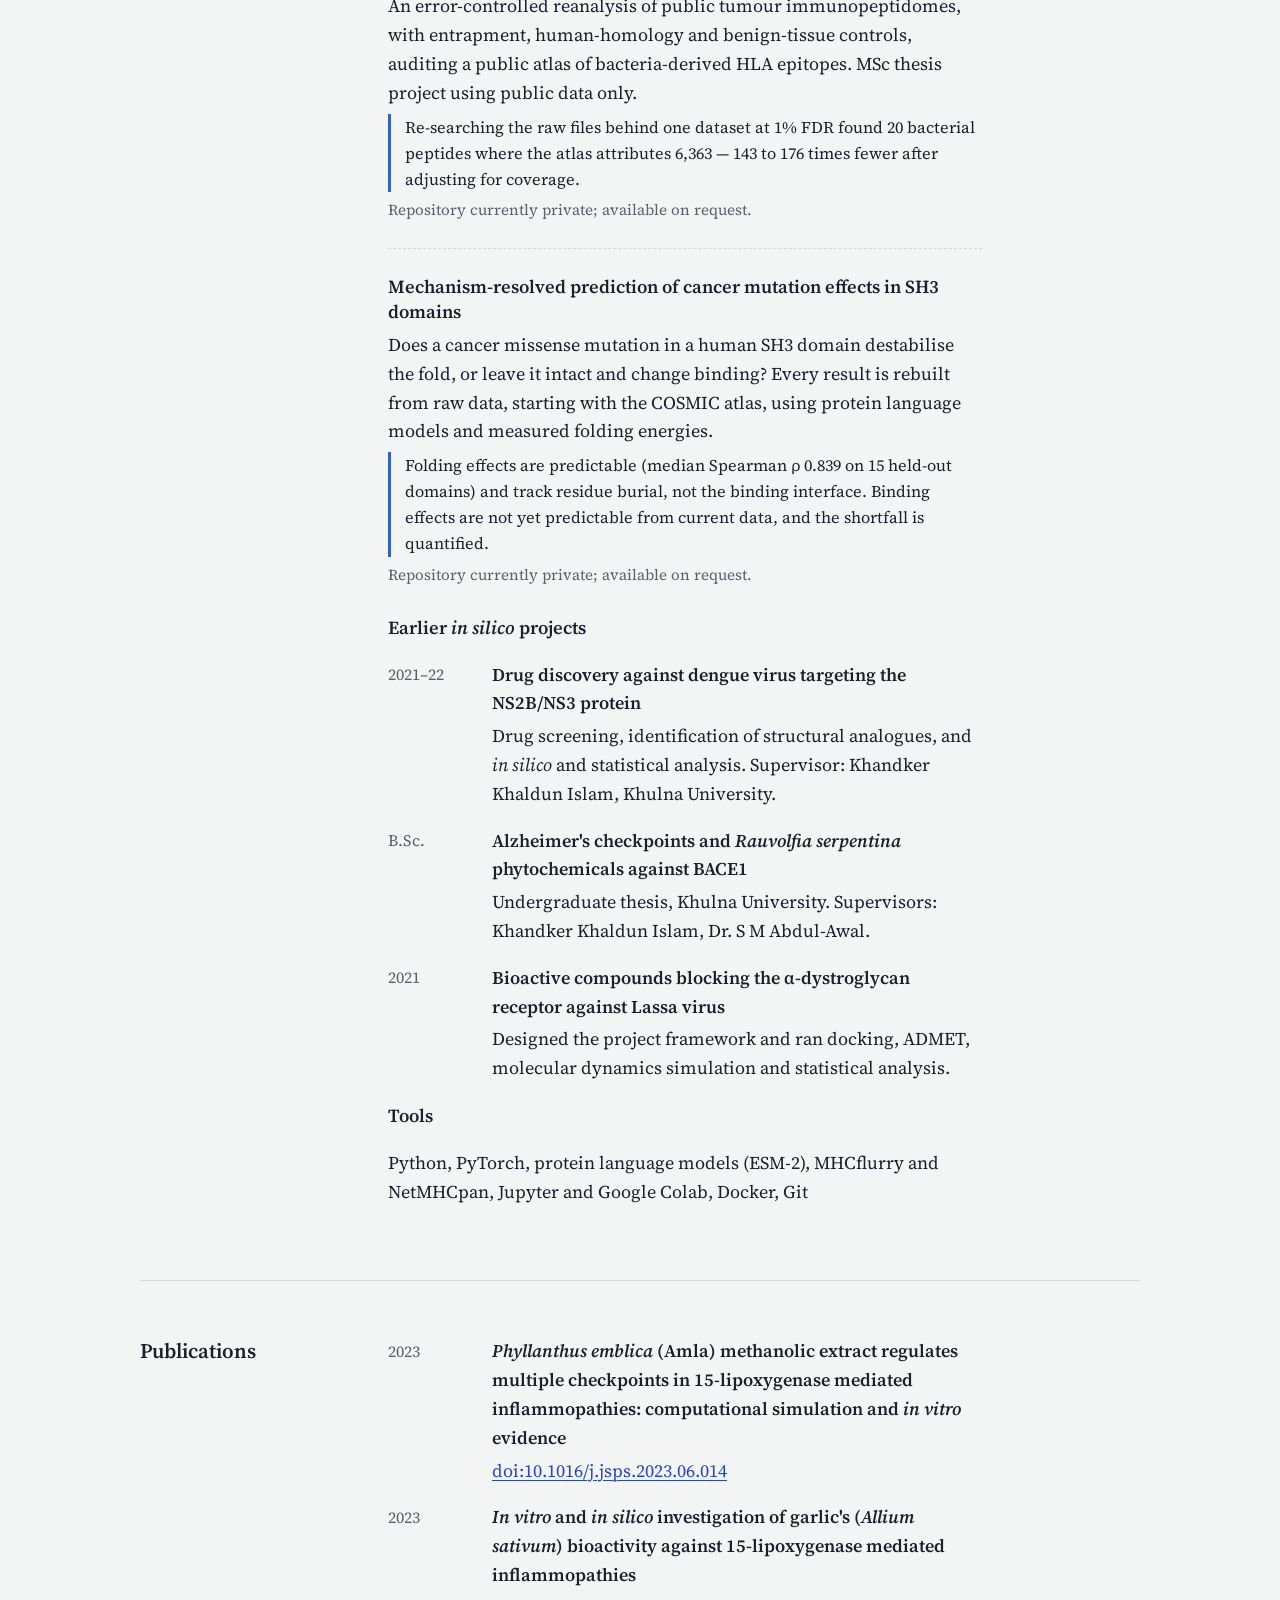
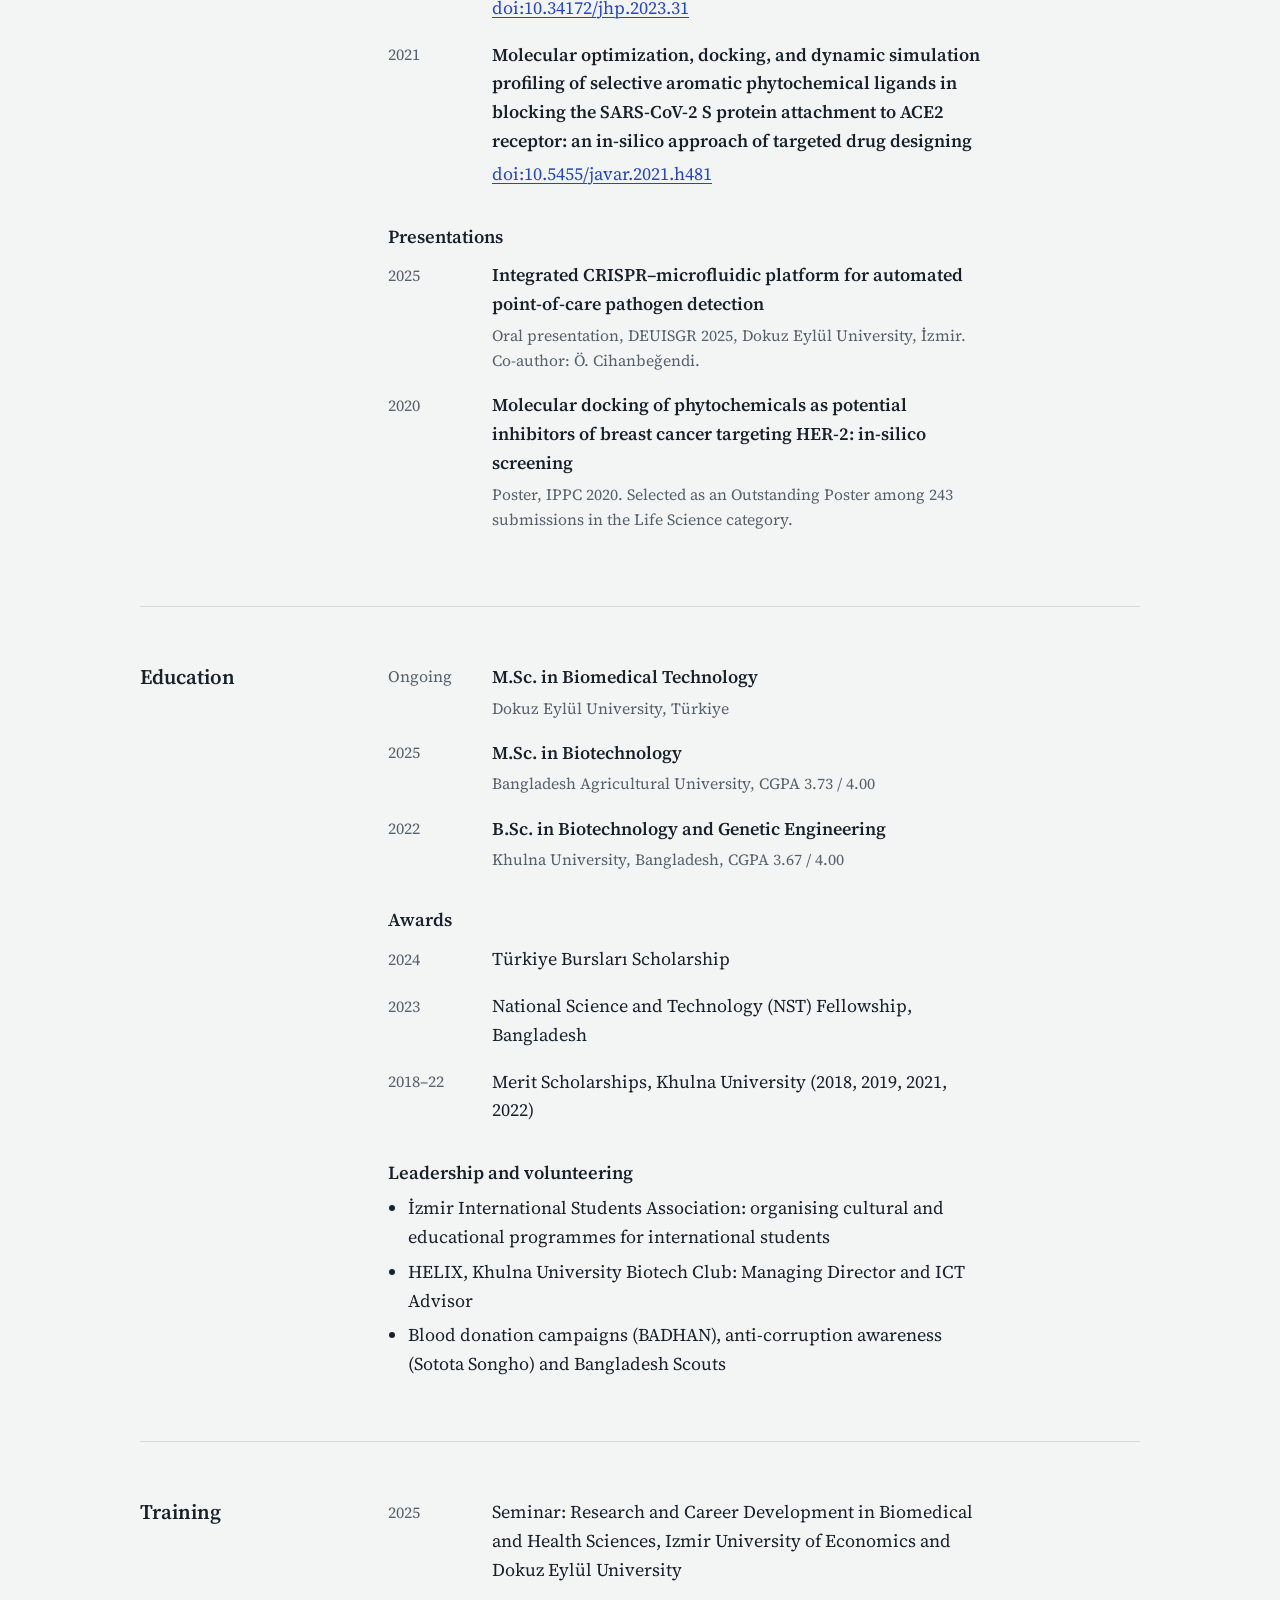
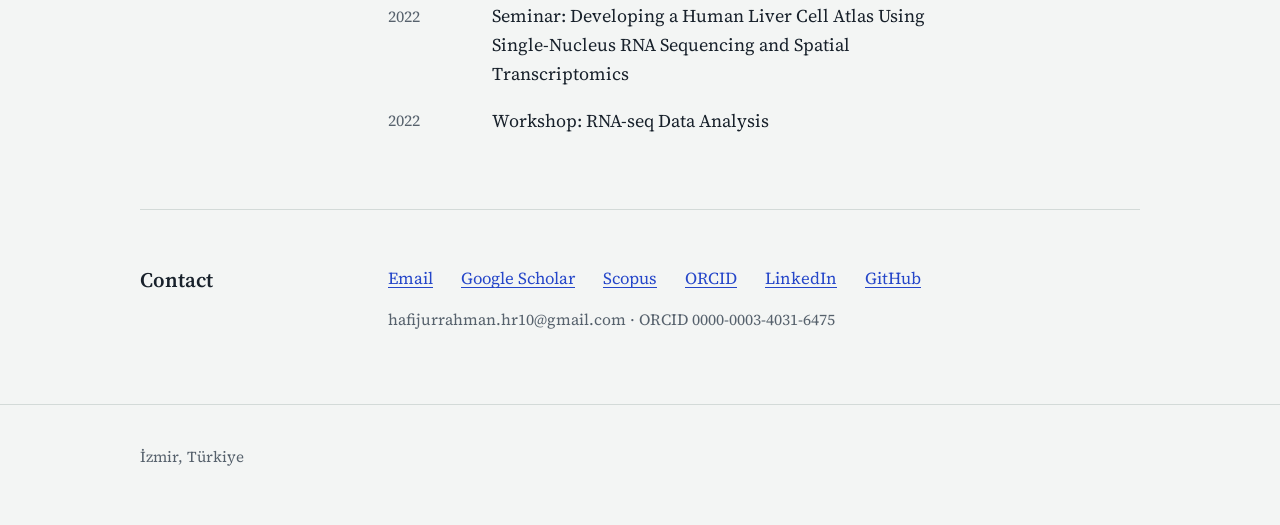
==== commit 777b8a31: "Add Google Scholar, Scopus and LinkedIn links to hero and contact Co-Authored-By: Claude Opus 4.8 <n" ====
--- a/index.html
+++ b/index.html
@@ -154,6 +154,18 @@
   nav.jump a { color: var(--ink); text-decoration-color: var(--rule); }
   nav.jump a:hover { text-decoration-color: var(--link); }
 
+  nav.links { margin-top: 18px; display: flex; flex-wrap: wrap; gap: 8px 10px; }
+  nav.links a {
+    font-family: "IBM Plex Mono", ui-monospace, monospace;
+    font-size: .82rem;
+    padding: 5px 11px;
+    border: 1px solid var(--rule);
+    border-radius: 999px;
+    color: var(--muted);
+    text-decoration: none;
+  }
+  nav.links a:hover { color: var(--link); border-color: var(--link); }
+
   /* ---------- Sections ---------- */
   main section {
     display: grid;
@@ -292,6 +304,14 @@
           <a href="#publications">Publications</a>
           <a href="#education">Education</a>
           <a href="#contact">Contact</a>
+        </nav>
+
+        <nav class="links" aria-label="Profiles">
+          <a href="https://scholar.google.com/citations?user=DysvV2AAAAAJ&hl=en">Google Scholar</a>
+          <a href="https://www.scopus.com/authid/detail.uri?authorId=57310313500">Scopus</a>
+          <a href="https://orcid.org/0000-0003-4031-6475">ORCID</a>
+          <a href="https://www.linkedin.com/in/md-hafijur-rahman-90ab85139">LinkedIn</a>
+          <a href="https://github.com/Hafij-BGE">GitHub</a>
         </nav>
       </div>
       <img class="portrait" src="photo.jpg" alt="Portrait of Md. Hafijur Rahman" width="359" height="431">
@@ -520,10 +540,14 @@
     <h2 id="contact-h">Contact</h2>
     <div class="body">
       <div class="contact">
-        <a href="mailto:hafijurrahman.hr10@gmail.com">hafijurrahman.hr10@gmail.com</a>
-        <a href="https://orcid.org/0000-0003-4031-6475">ORCID 0000-0003-4031-6475</a>
+        <a href="mailto:hafijurrahman.hr10@gmail.com">Email</a>
+        <a href="https://scholar.google.com/citations?user=DysvV2AAAAAJ&hl=en">Google Scholar</a>
+        <a href="https://www.scopus.com/authid/detail.uri?authorId=57310313500">Scopus</a>
+        <a href="https://orcid.org/0000-0003-4031-6475">ORCID</a>
+        <a href="https://www.linkedin.com/in/md-hafijur-rahman-90ab85139">LinkedIn</a>
         <a href="https://github.com/Hafij-BGE">GitHub</a>
       </div>
+      <p class="meta" style="margin-top:14px">hafijurrahman.hr10@gmail.com · ORCID 0000-0003-4031-6475</p>
     </div>
   </section>
 
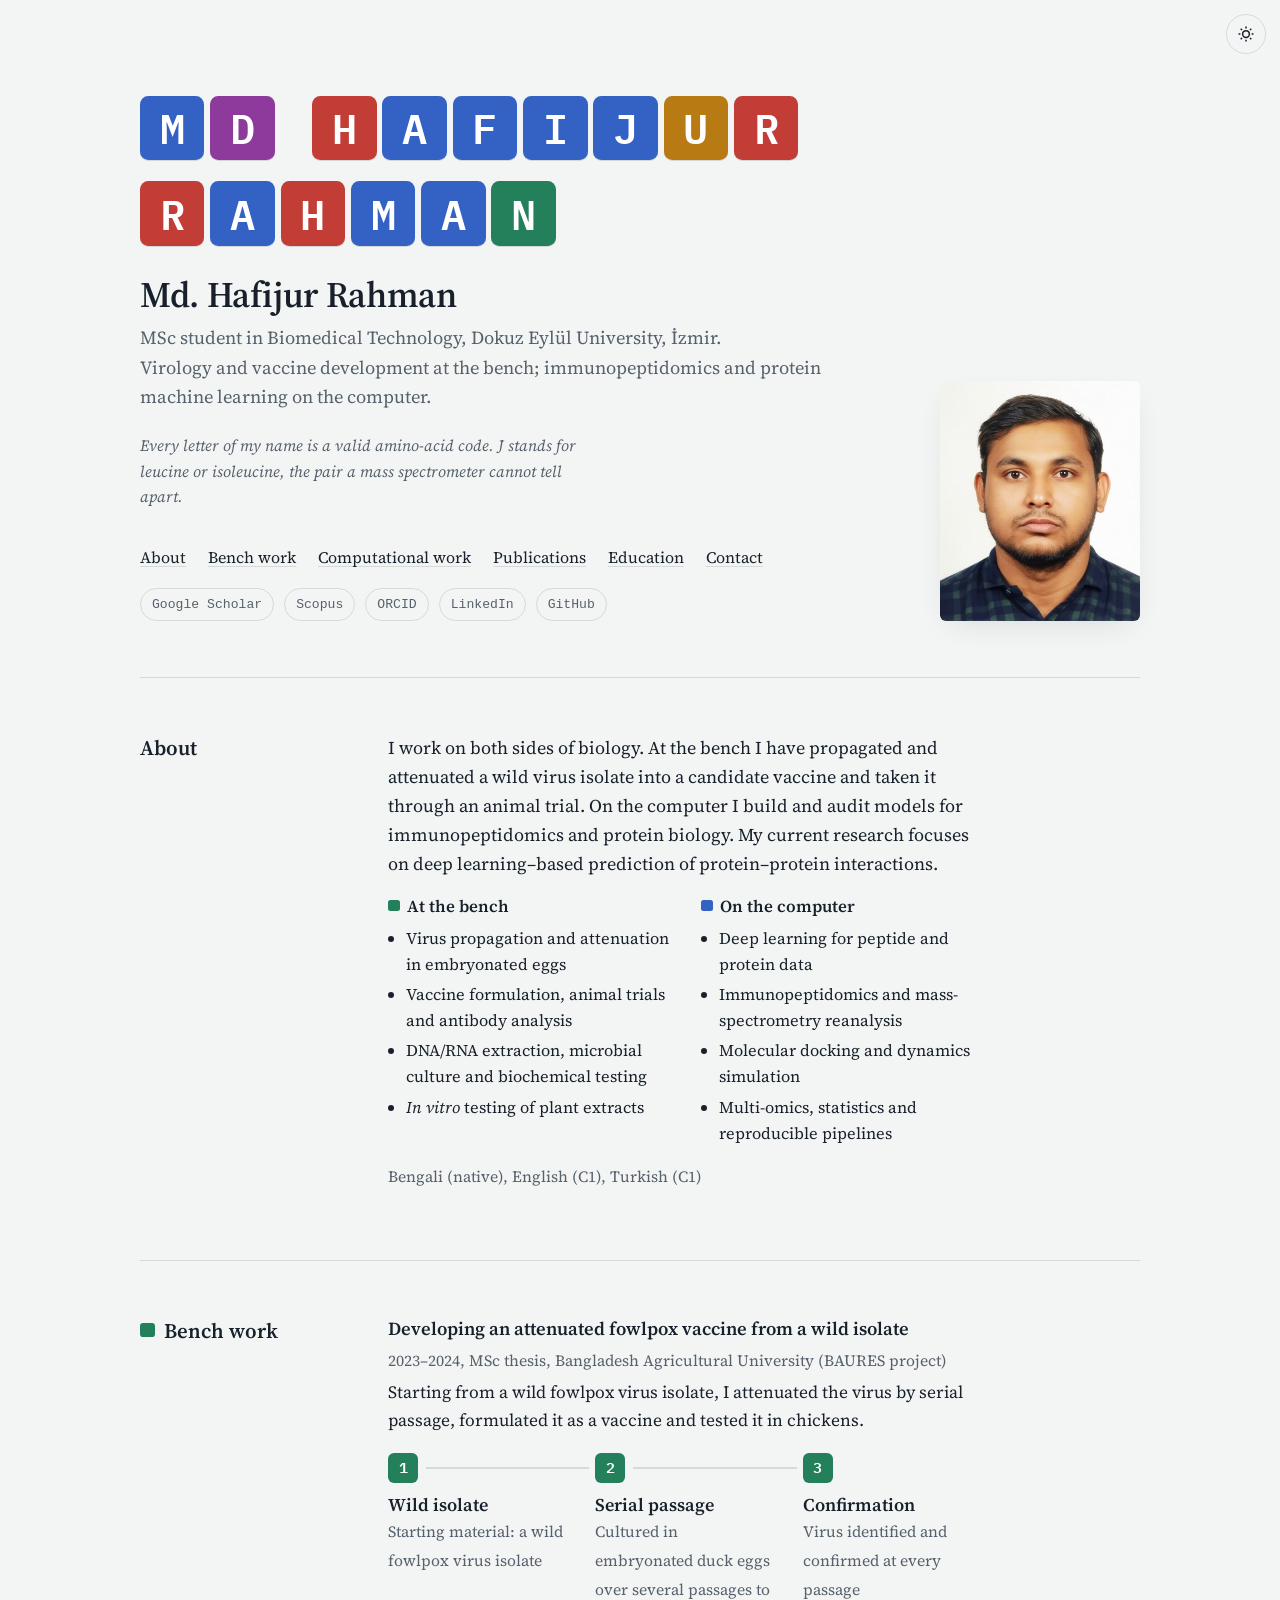
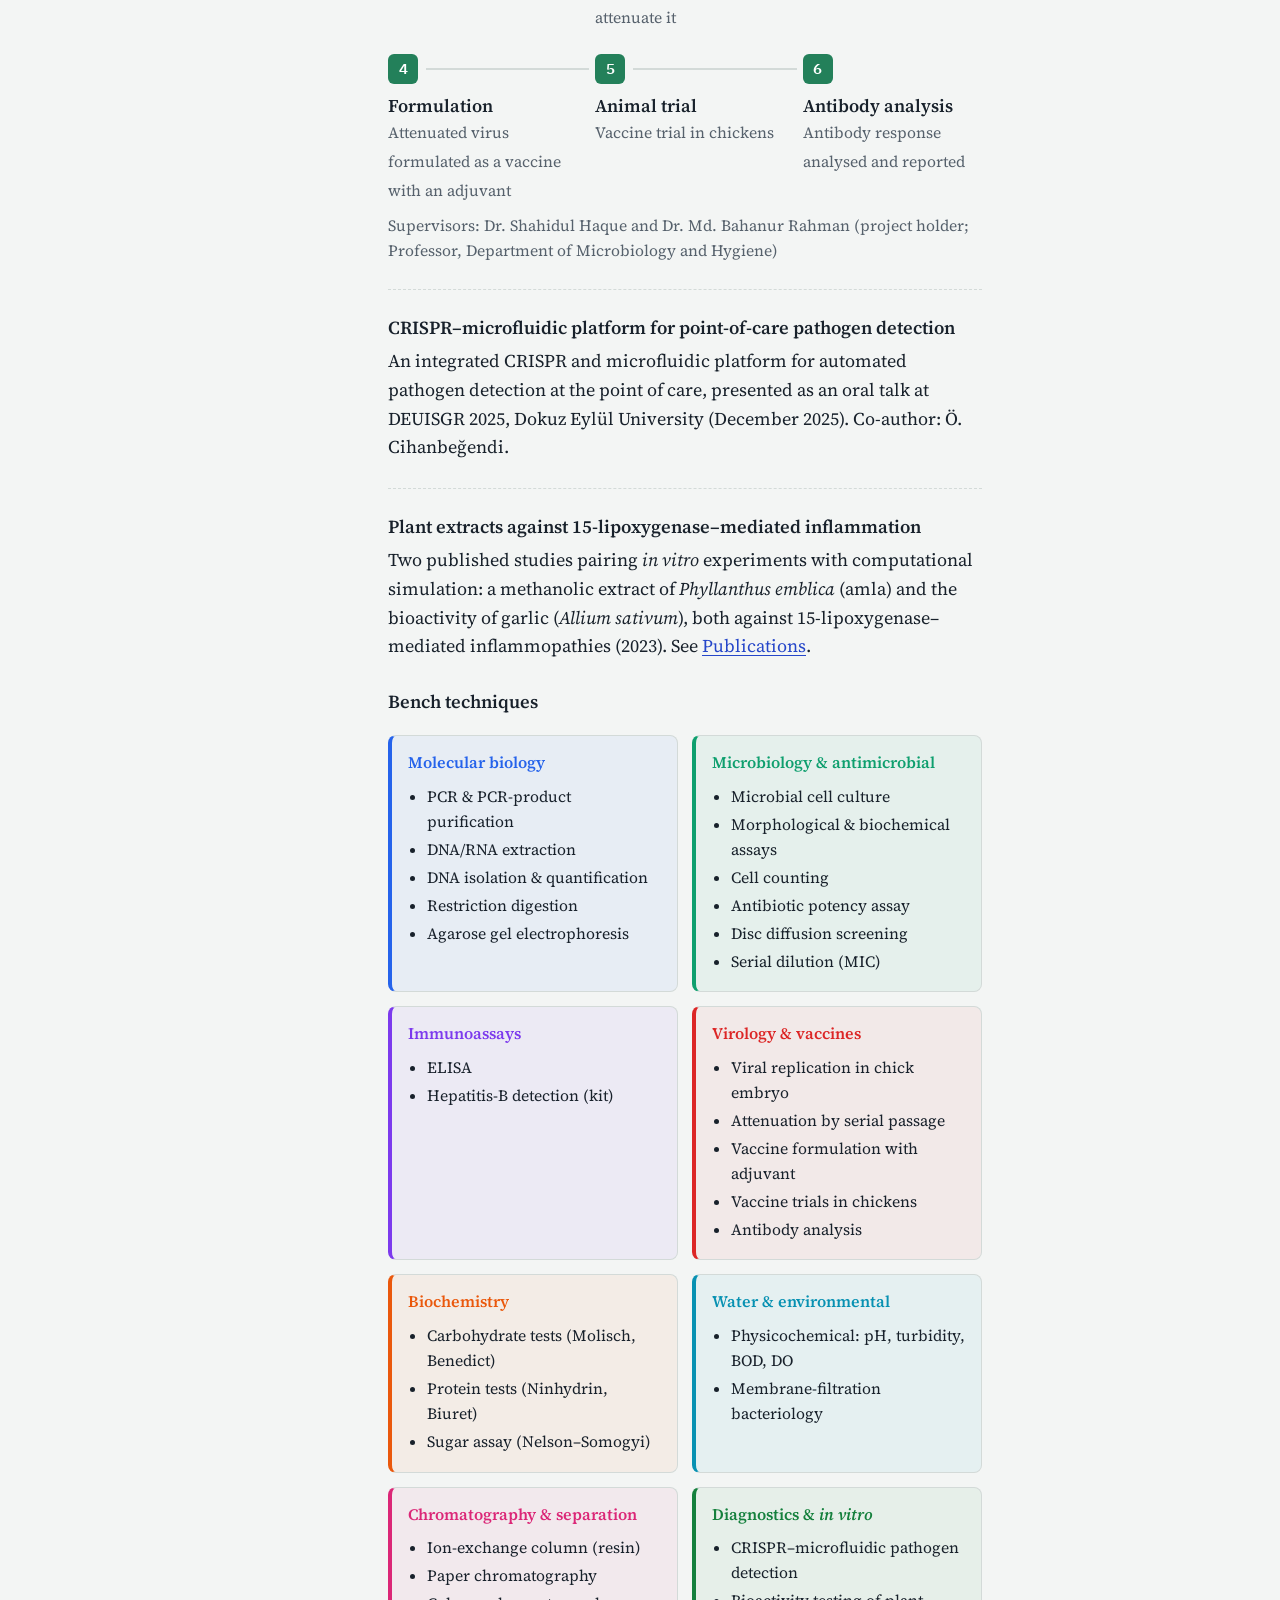
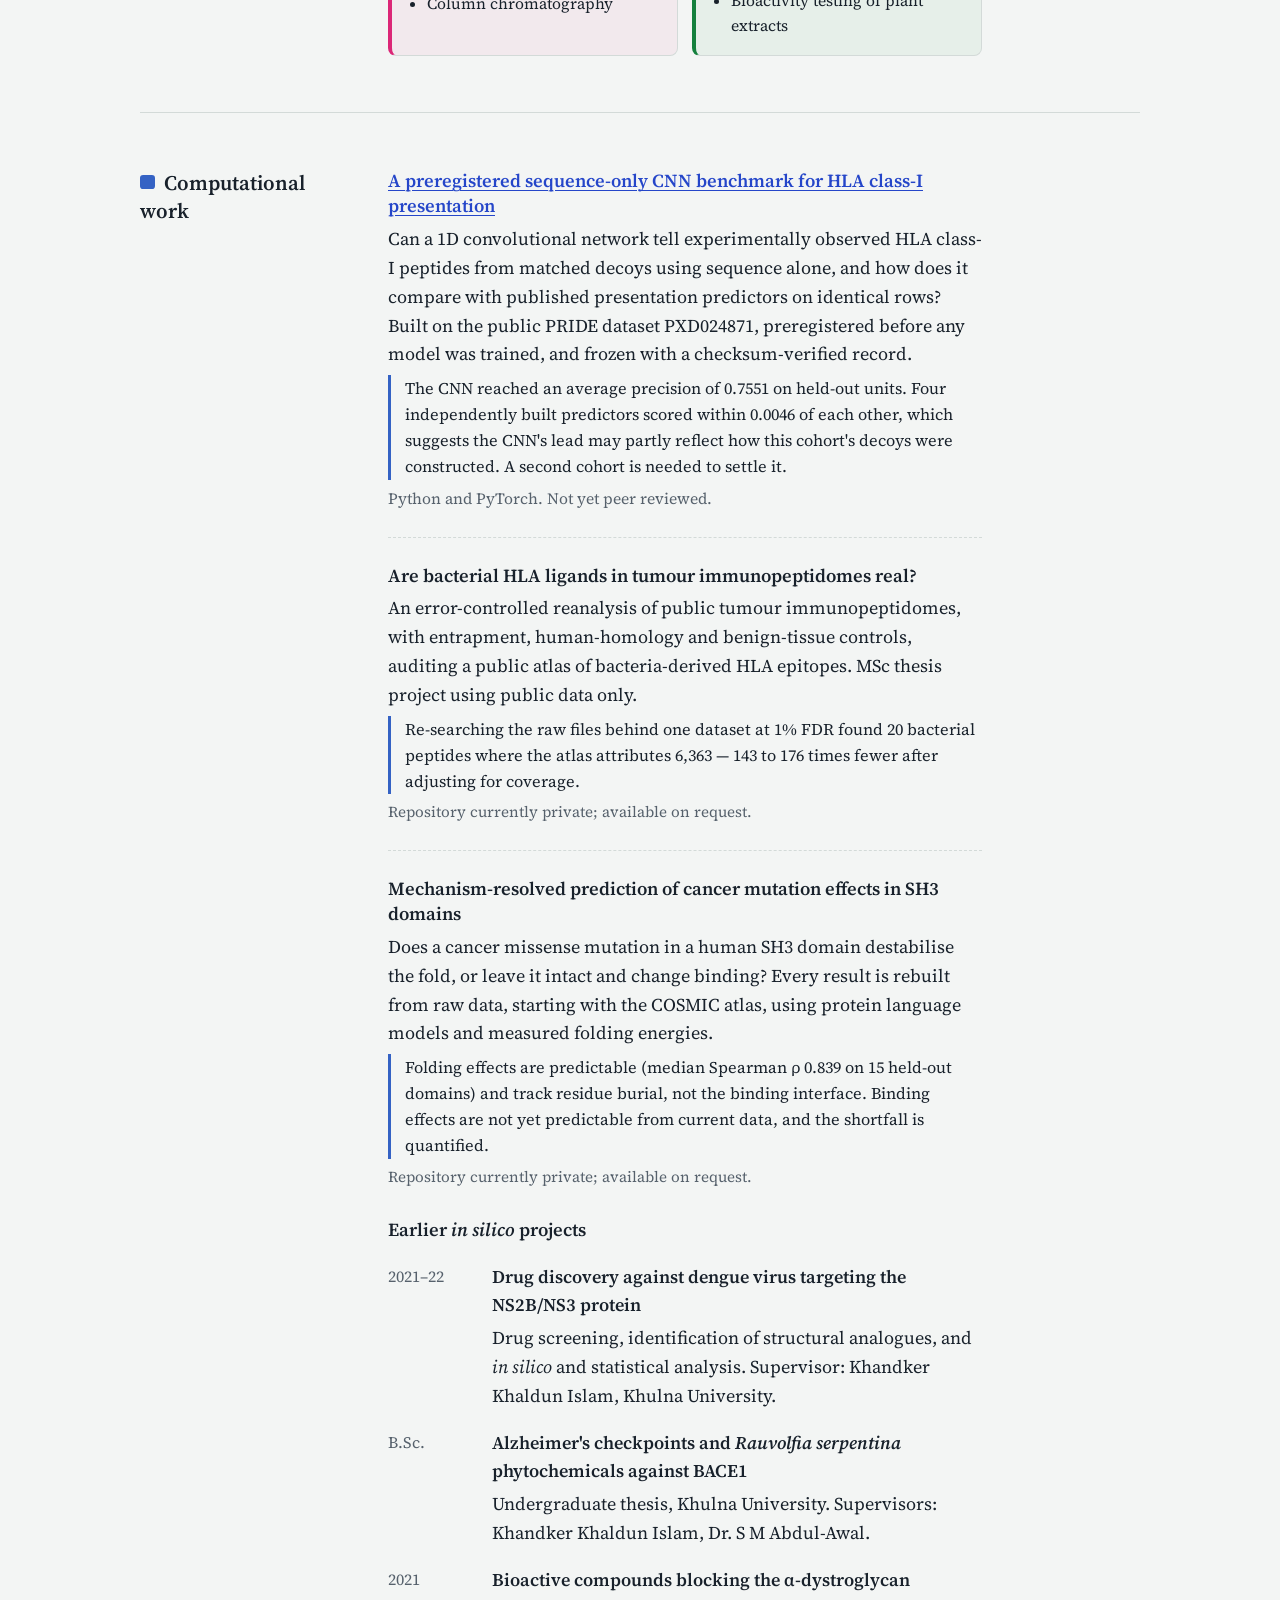
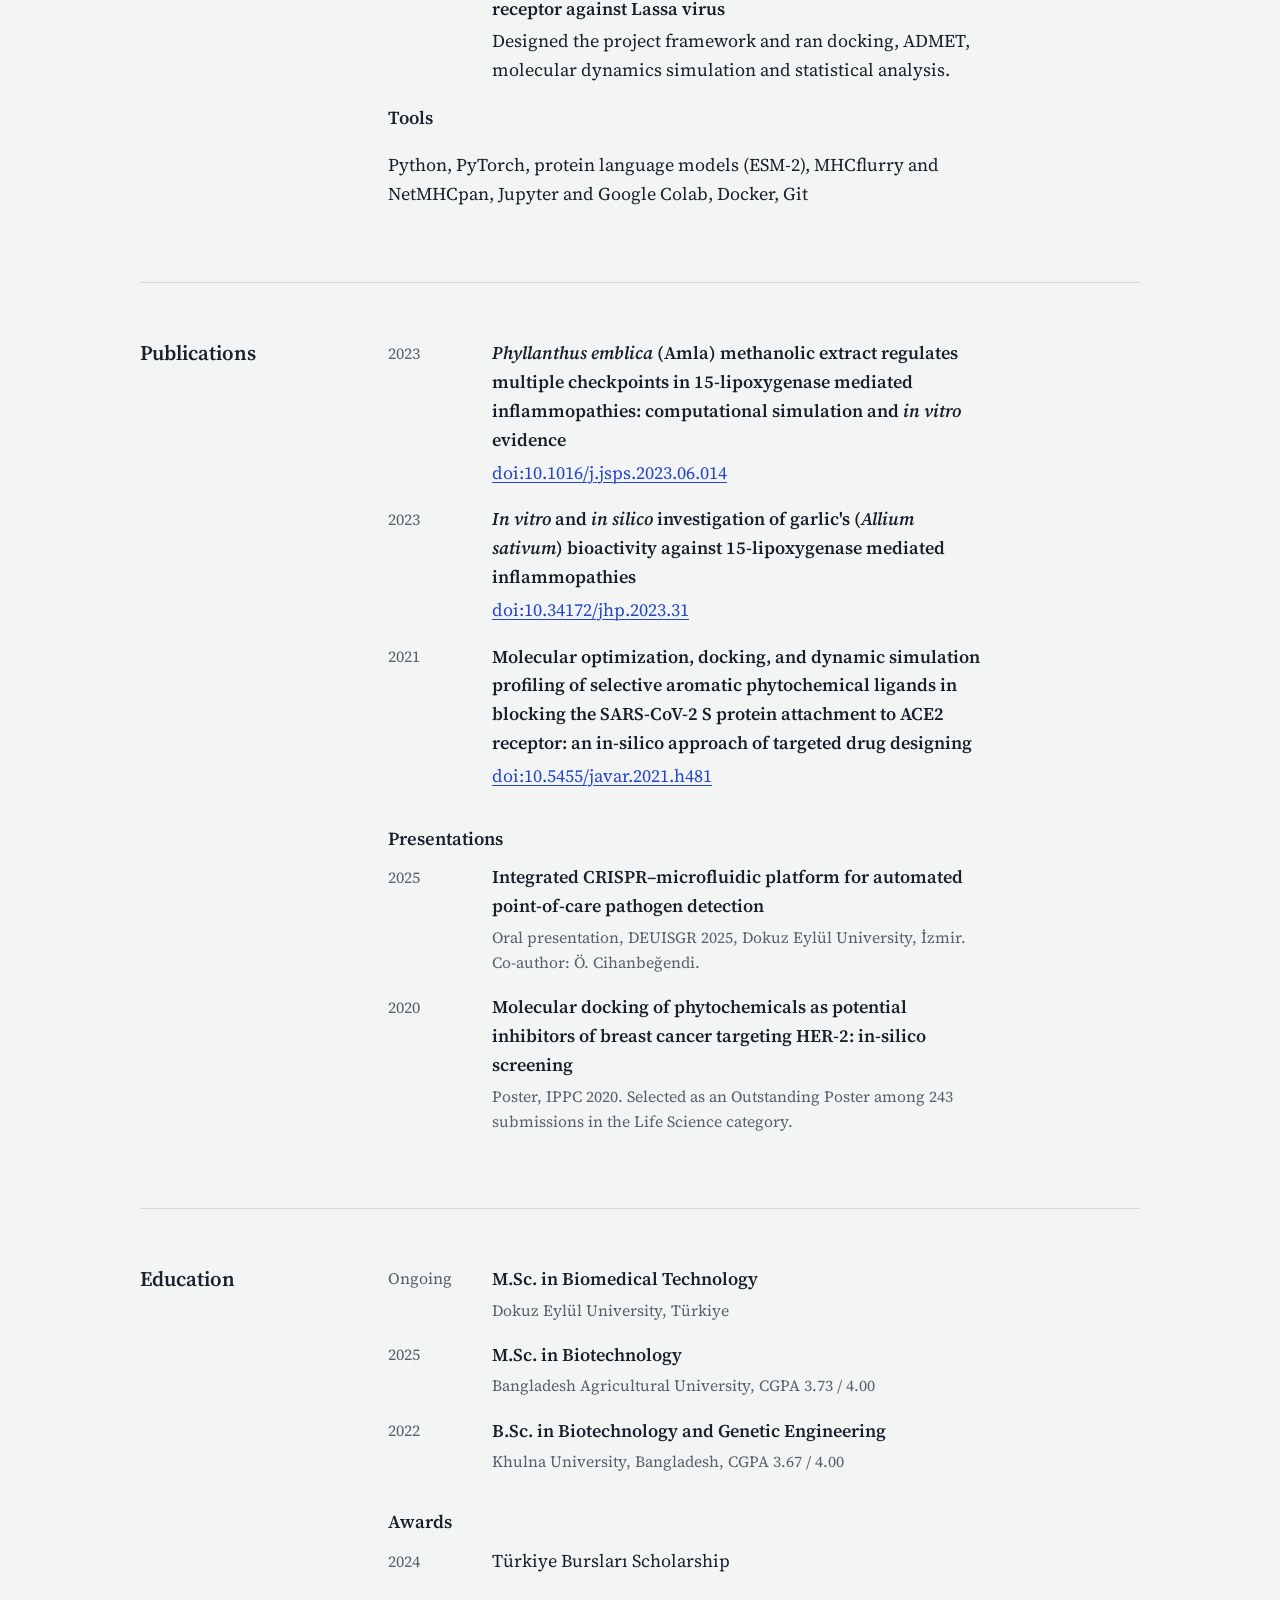
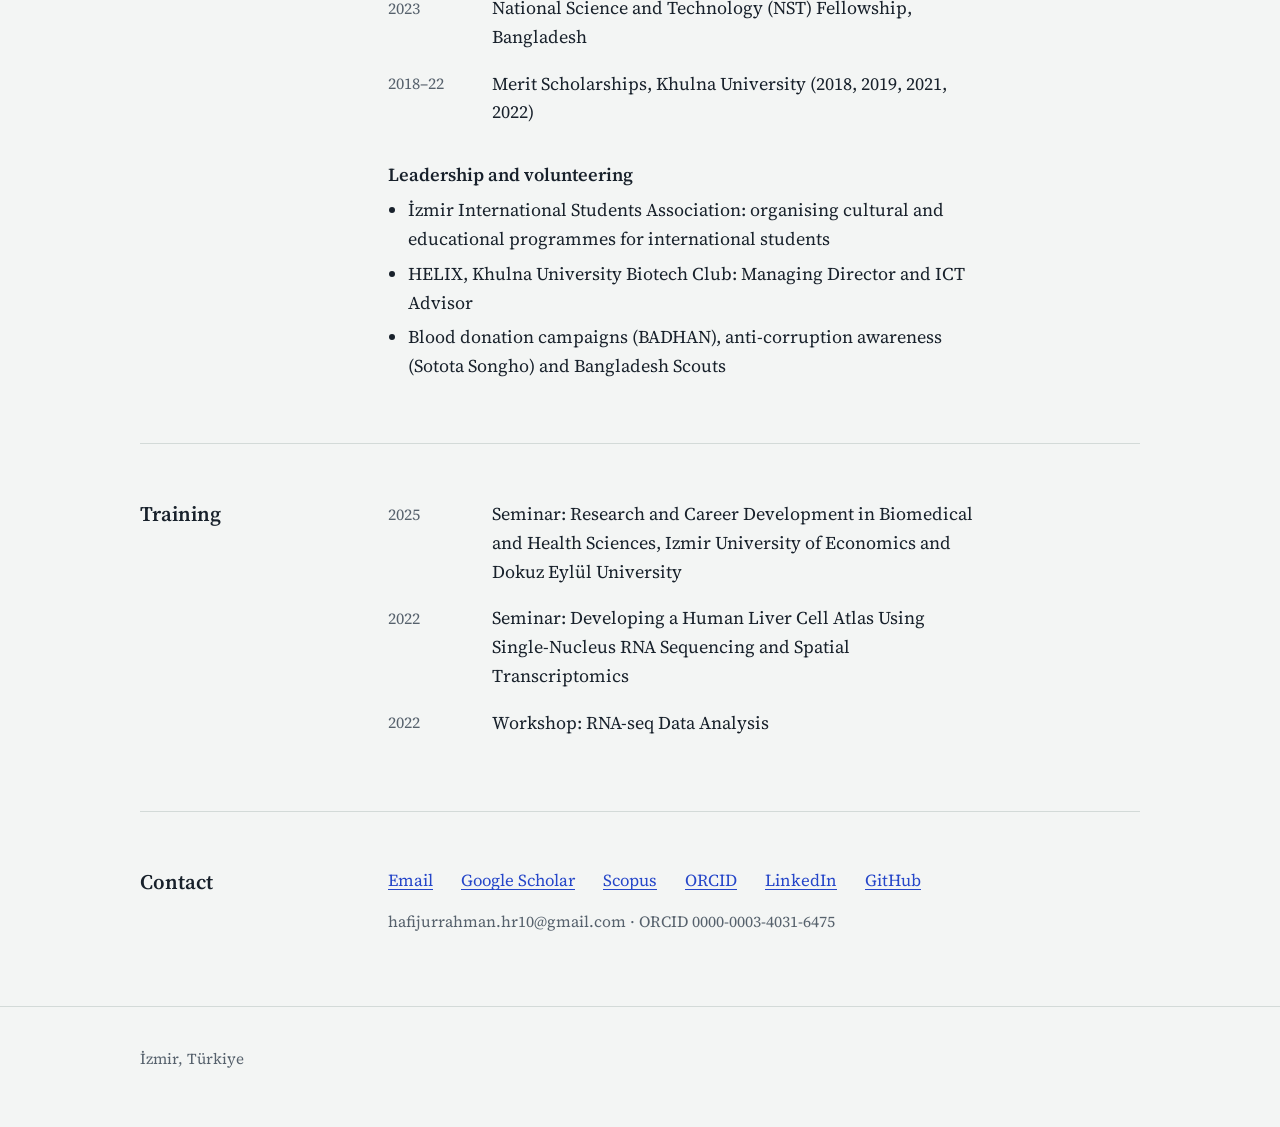
==== commit 32a88c60: "Expand bench techniques into colour-coded cards covering full wet-lab skill set Co-Authored-By: Clau" ====
--- a/index.html
+++ b/index.html
@@ -250,11 +250,19 @@
     ol.steps li:nth-child(3n)::after { display: none; }
   }
 
-  .techniques { display: grid; gap: 16px 32px; margin-top: 8px; }
-  @media (min-width: 620px) { .techniques { grid-template-columns: 1fr 1fr; } }
-  .techniques h4 { margin: 0 0 2px; font-size: 1rem; font-weight: 600; }
-  .techniques p { margin: 0; font-size: 1rem; color: var(--ink); }
-  .subhead { margin: 30px 0 4px; font-size: 1.15rem; font-weight: 600; }
+  .techgrid { display: grid; gap: 14px; margin-top: 10px; }
+  @media (min-width: 560px) { .techgrid { grid-template-columns: 1fr 1fr; } }
+  .techcard {
+    border: 1px solid var(--rule);
+    border-left: 4px solid var(--c);
+    border-radius: 8px;
+    padding: 14px 16px;
+    background: color-mix(in srgb, var(--c) 6%, transparent);
+  }
+  .techcard h4 { margin: 0 0 8px; font-size: 1rem; font-weight: 600; color: var(--c); }
+  .techcard ul { margin: 0; padding-left: 1.05em; }
+  .techcard li { font-size: .98rem; margin-bottom: 3px; }
+  .subhead { margin: 30px 0 6px; font-size: 1.15rem; font-weight: 600; }
 
   footer { padding: 40px 0 56px; border-top: 1px solid var(--rule); color: var(--muted); font-size: .95rem; }
 
@@ -379,13 +387,39 @@
       </article>
 
       <p class="subhead">Bench techniques</p>
-      <div class="techniques">
-        <div><h4>Virology</h4><p>Virus propagation in embryonated eggs, attenuation by serial passage, virus identification and confirmation</p></div>
-        <div><h4>Vaccines and immunology</h4><p>Vaccine formulation with adjuvant, vaccine trials in chickens, antibody analysis</p></div>
-        <div><h4>Molecular biology</h4><p>DNA and RNA extraction and quantification, general molecular biology techniques</p></div>
-        <div><h4>Microbiology</h4><p>Microbial culture and biochemical testing</p></div>
-        <div><h4><i>In vitro</i> studies</h4><p>Bioactivity testing of plant extracts</p></div>
-        <div><h4>Diagnostics</h4><p>CRISPR–microfluidic pathogen detection</p></div>
+      <div class="techgrid">
+        <div class="techcard" style="--c:#2563EB">
+          <h4>Molecular biology</h4>
+          <ul><li>PCR &amp; PCR-product purification</li><li>DNA/RNA extraction</li><li>DNA isolation &amp; quantification</li><li>Restriction digestion</li><li>Agarose gel electrophoresis</li></ul>
+        </div>
+        <div class="techcard" style="--c:#0E9F6E">
+          <h4>Microbiology &amp; antimicrobial</h4>
+          <ul><li>Microbial cell culture</li><li>Morphological &amp; biochemical assays</li><li>Cell counting</li><li>Antibiotic potency assay</li><li>Disc diffusion screening</li><li>Serial dilution (MIC)</li></ul>
+        </div>
+        <div class="techcard" style="--c:#7C3AED">
+          <h4>Immunoassays</h4>
+          <ul><li>ELISA</li><li>Hepatitis-B detection (kit)</li></ul>
+        </div>
+        <div class="techcard" style="--c:#DC2626">
+          <h4>Virology &amp; vaccines</h4>
+          <ul><li>Viral replication in chick embryo</li><li>Attenuation by serial passage</li><li>Vaccine formulation with adjuvant</li><li>Vaccine trials in chickens</li><li>Antibody analysis</li></ul>
+        </div>
+        <div class="techcard" style="--c:#EA580C">
+          <h4>Biochemistry</h4>
+          <ul><li>Carbohydrate tests (Molisch, Benedict)</li><li>Protein tests (Ninhydrin, Biuret)</li><li>Sugar assay (Nelson–Somogyi)</li></ul>
+        </div>
+        <div class="techcard" style="--c:#0891B2">
+          <h4>Water &amp; environmental</h4>
+          <ul><li>Physicochemical: pH, turbidity, BOD, DO</li><li>Membrane-filtration bacteriology</li></ul>
+        </div>
+        <div class="techcard" style="--c:#DB2777">
+          <h4>Chromatography &amp; separation</h4>
+          <ul><li>Ion-exchange column (resin)</li><li>Paper chromatography</li><li>Column chromatography</li></ul>
+        </div>
+        <div class="techcard" style="--c:#15803D">
+          <h4>Diagnostics &amp; <i>in vitro</i></h4>
+          <ul><li>CRISPR–microfluidic pathogen detection</li><li>Bioactivity testing of plant extracts</li></ul>
+        </div>
       </div>
     </div>
   </section>
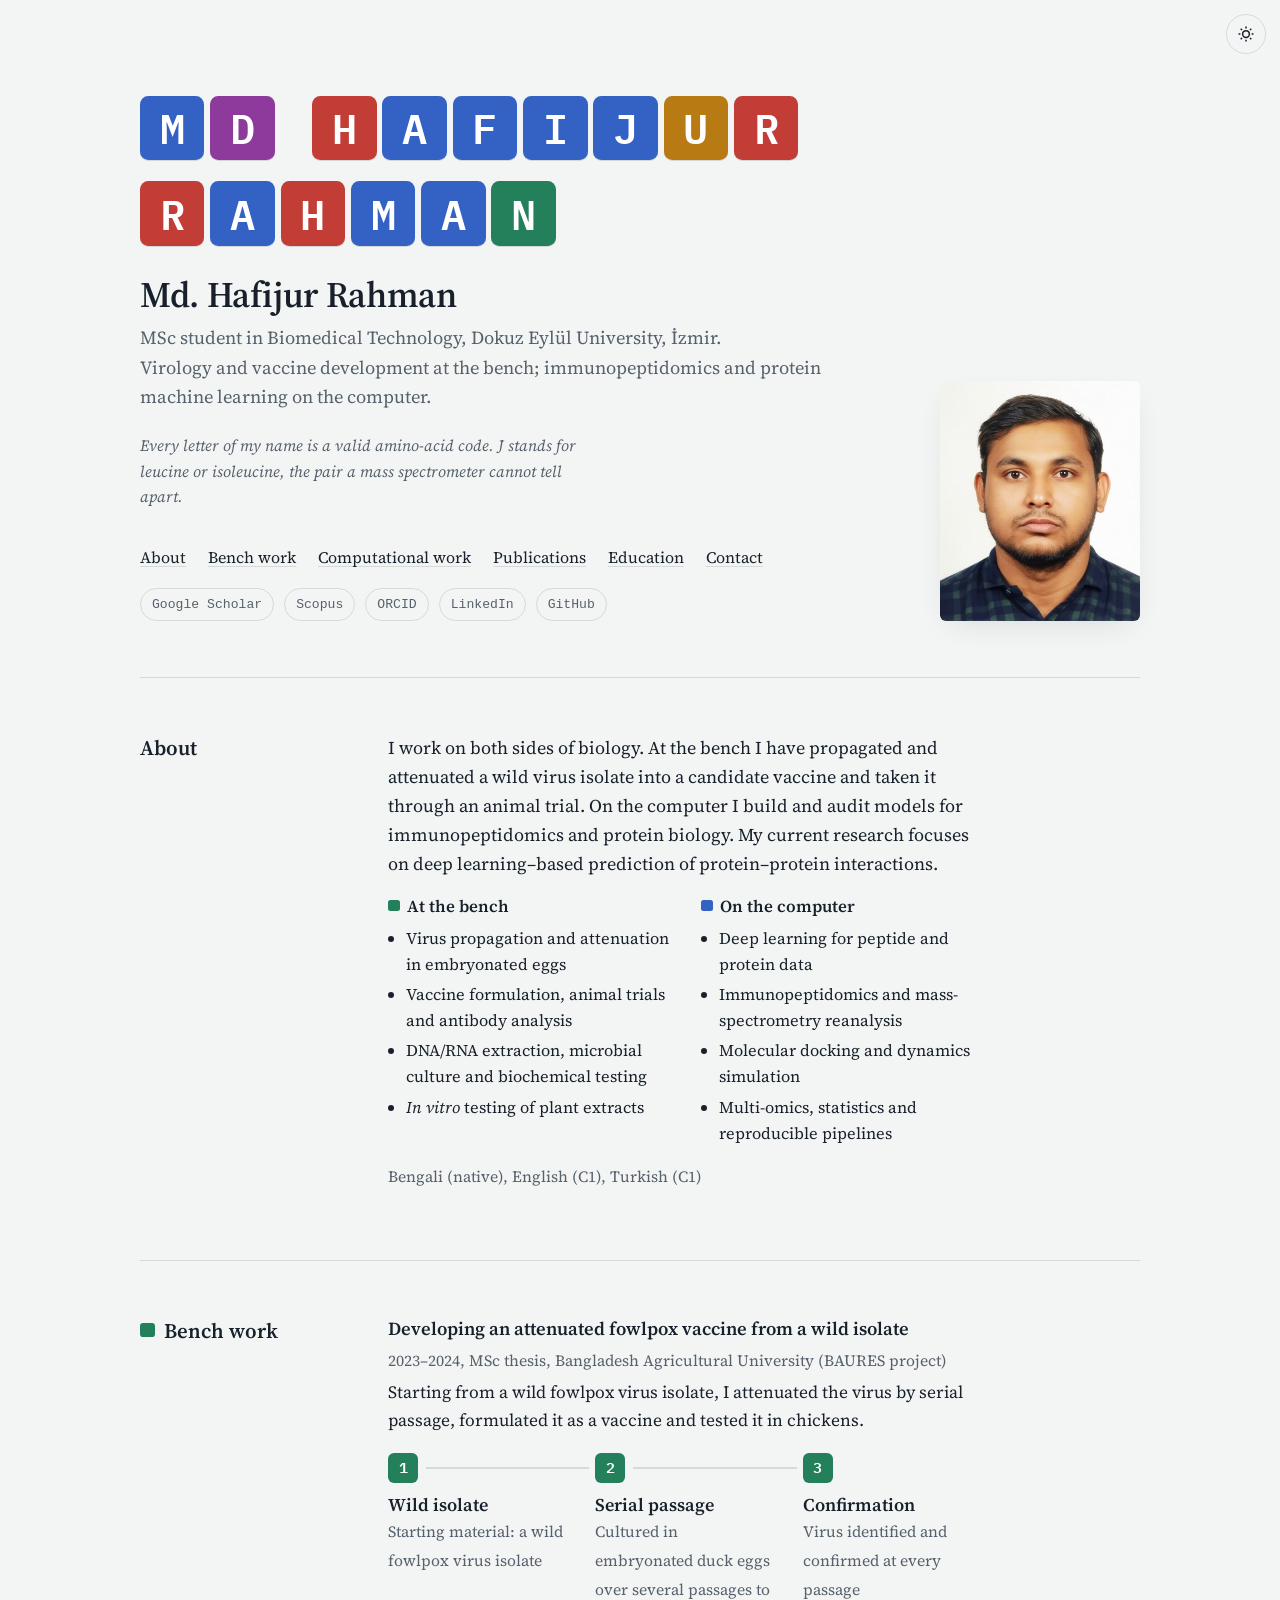
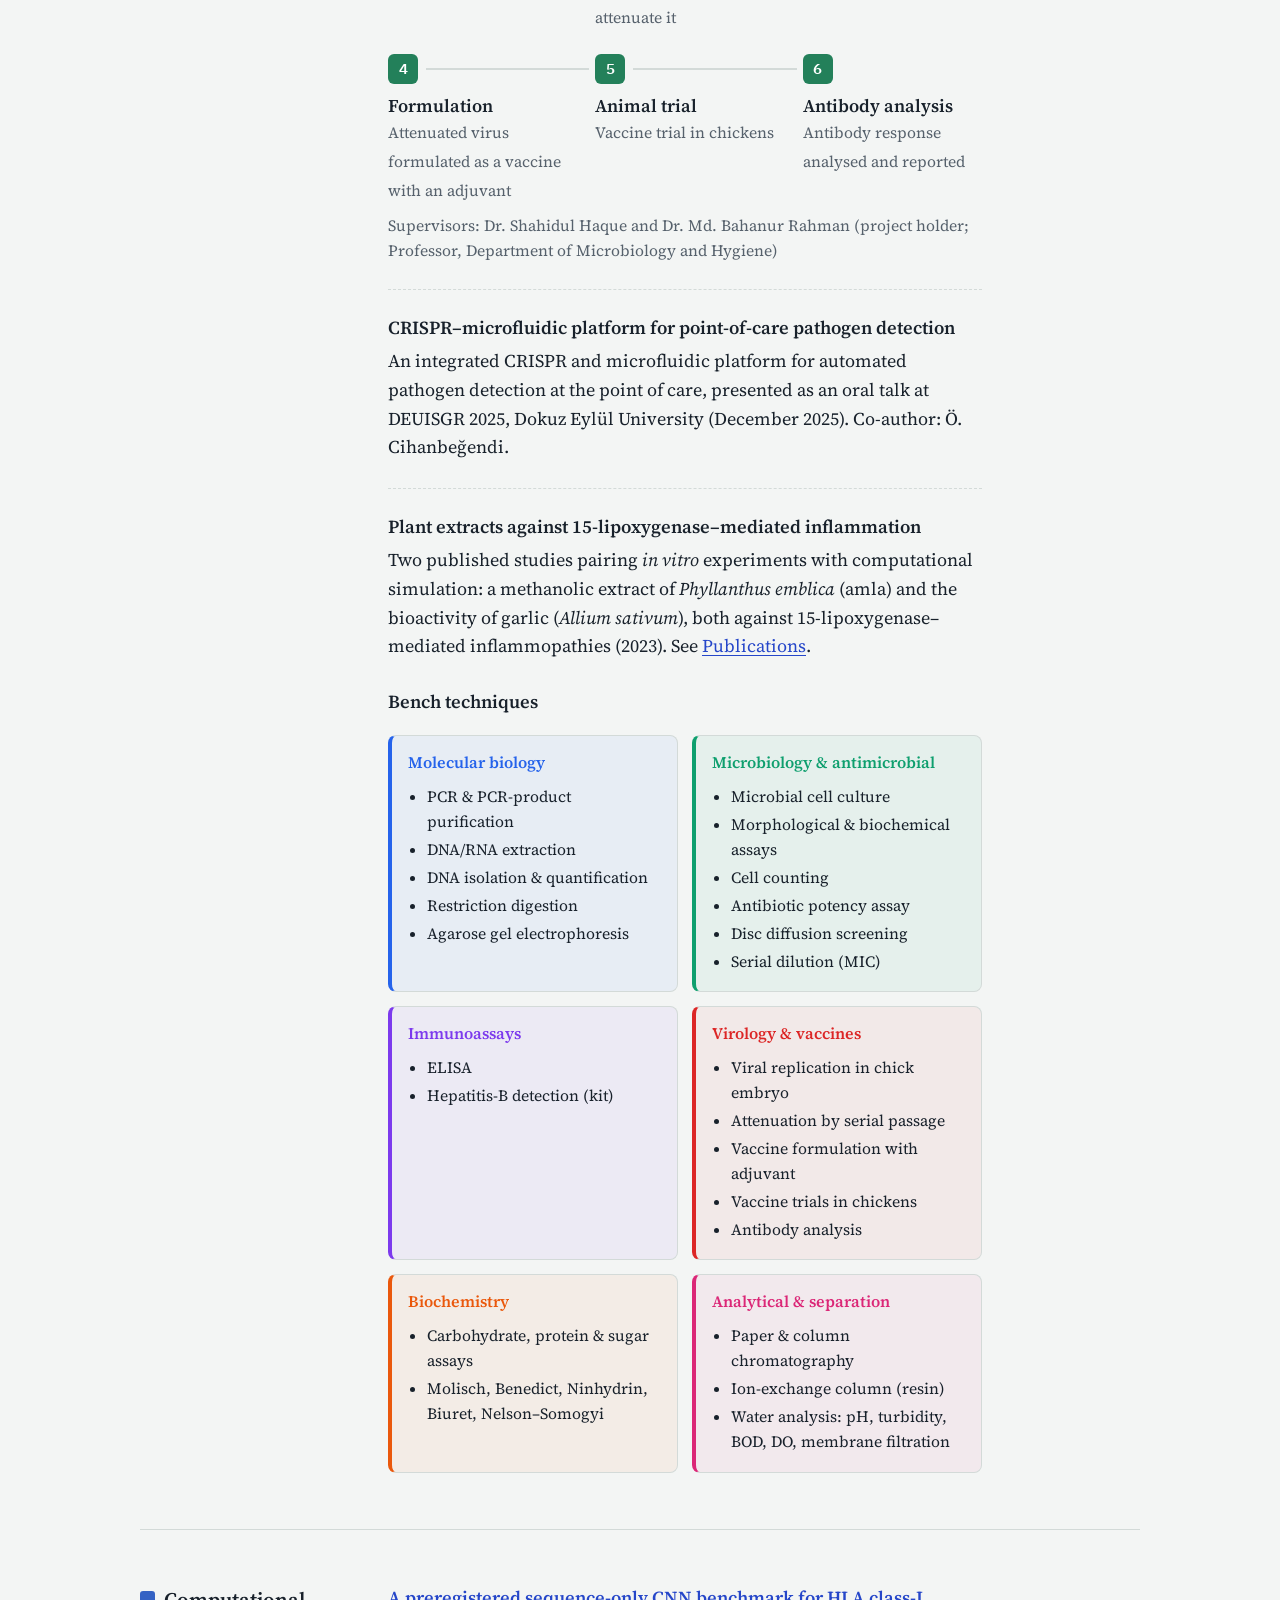
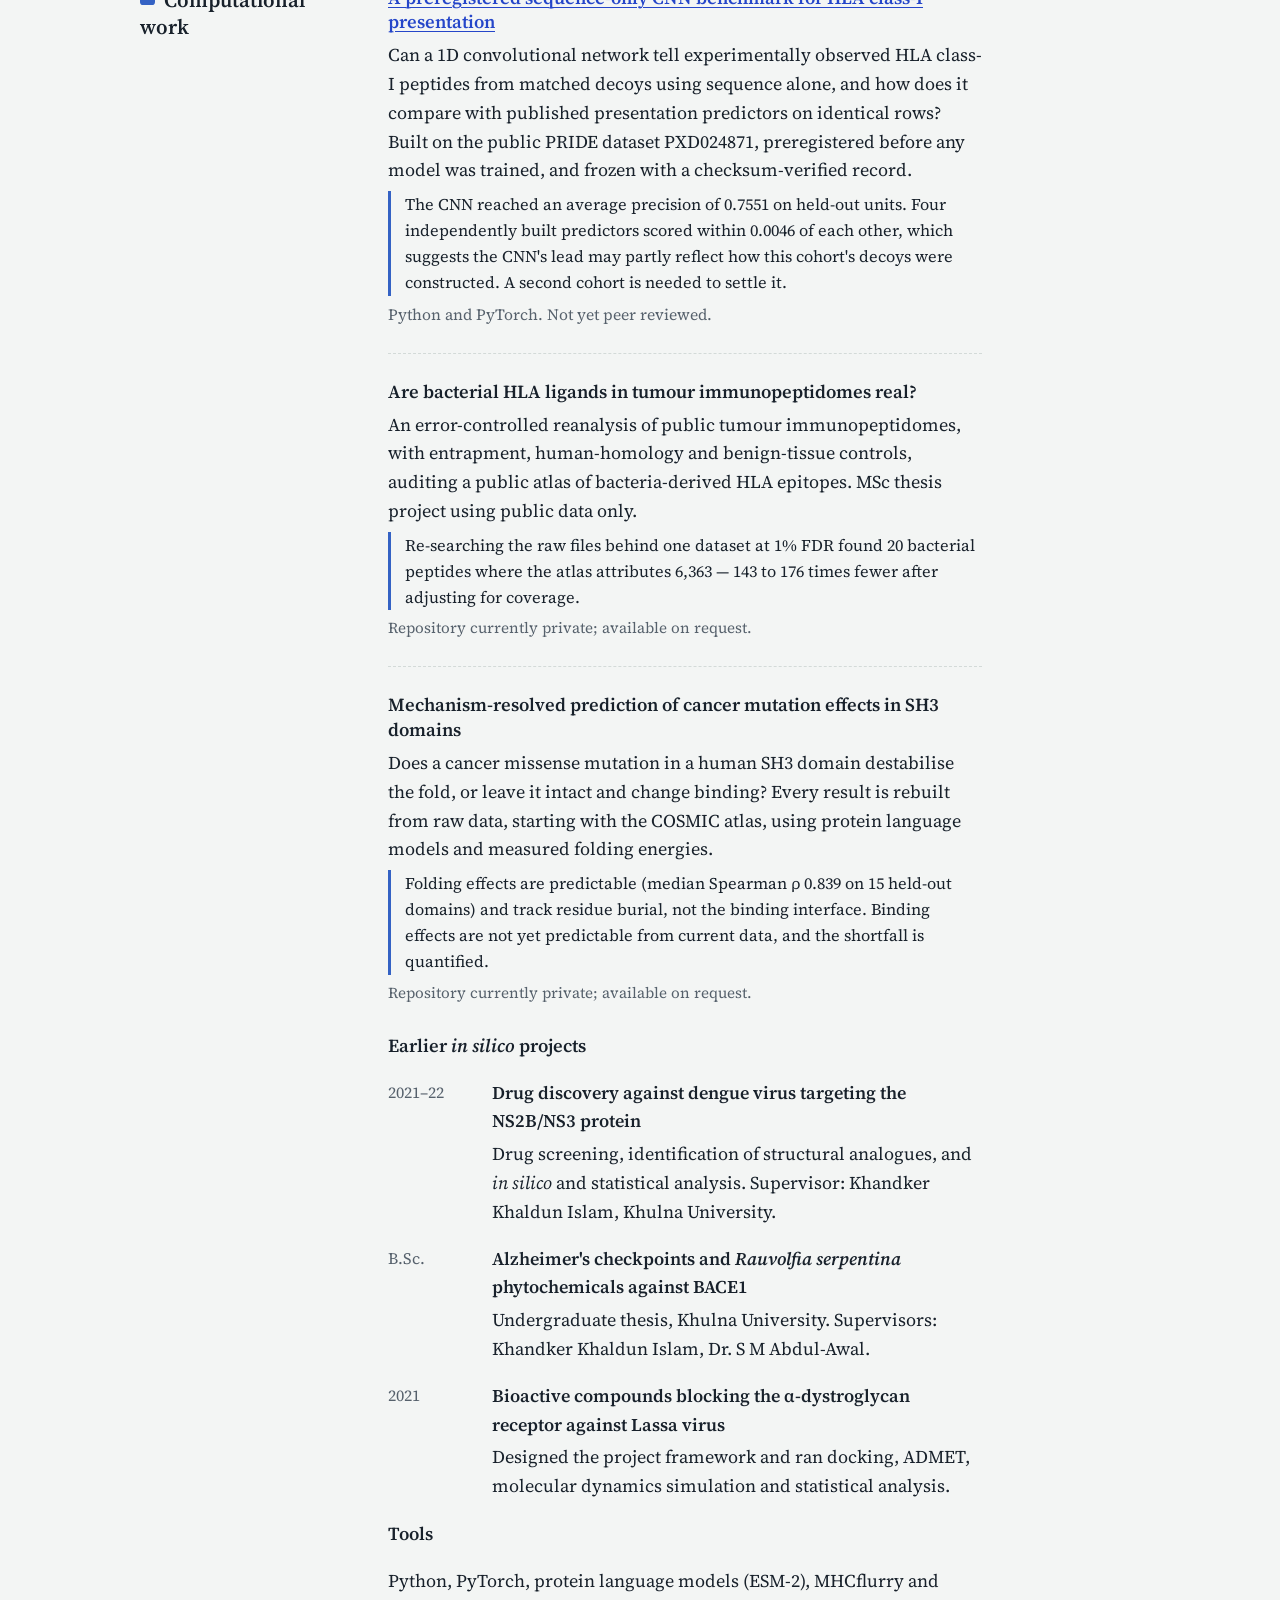
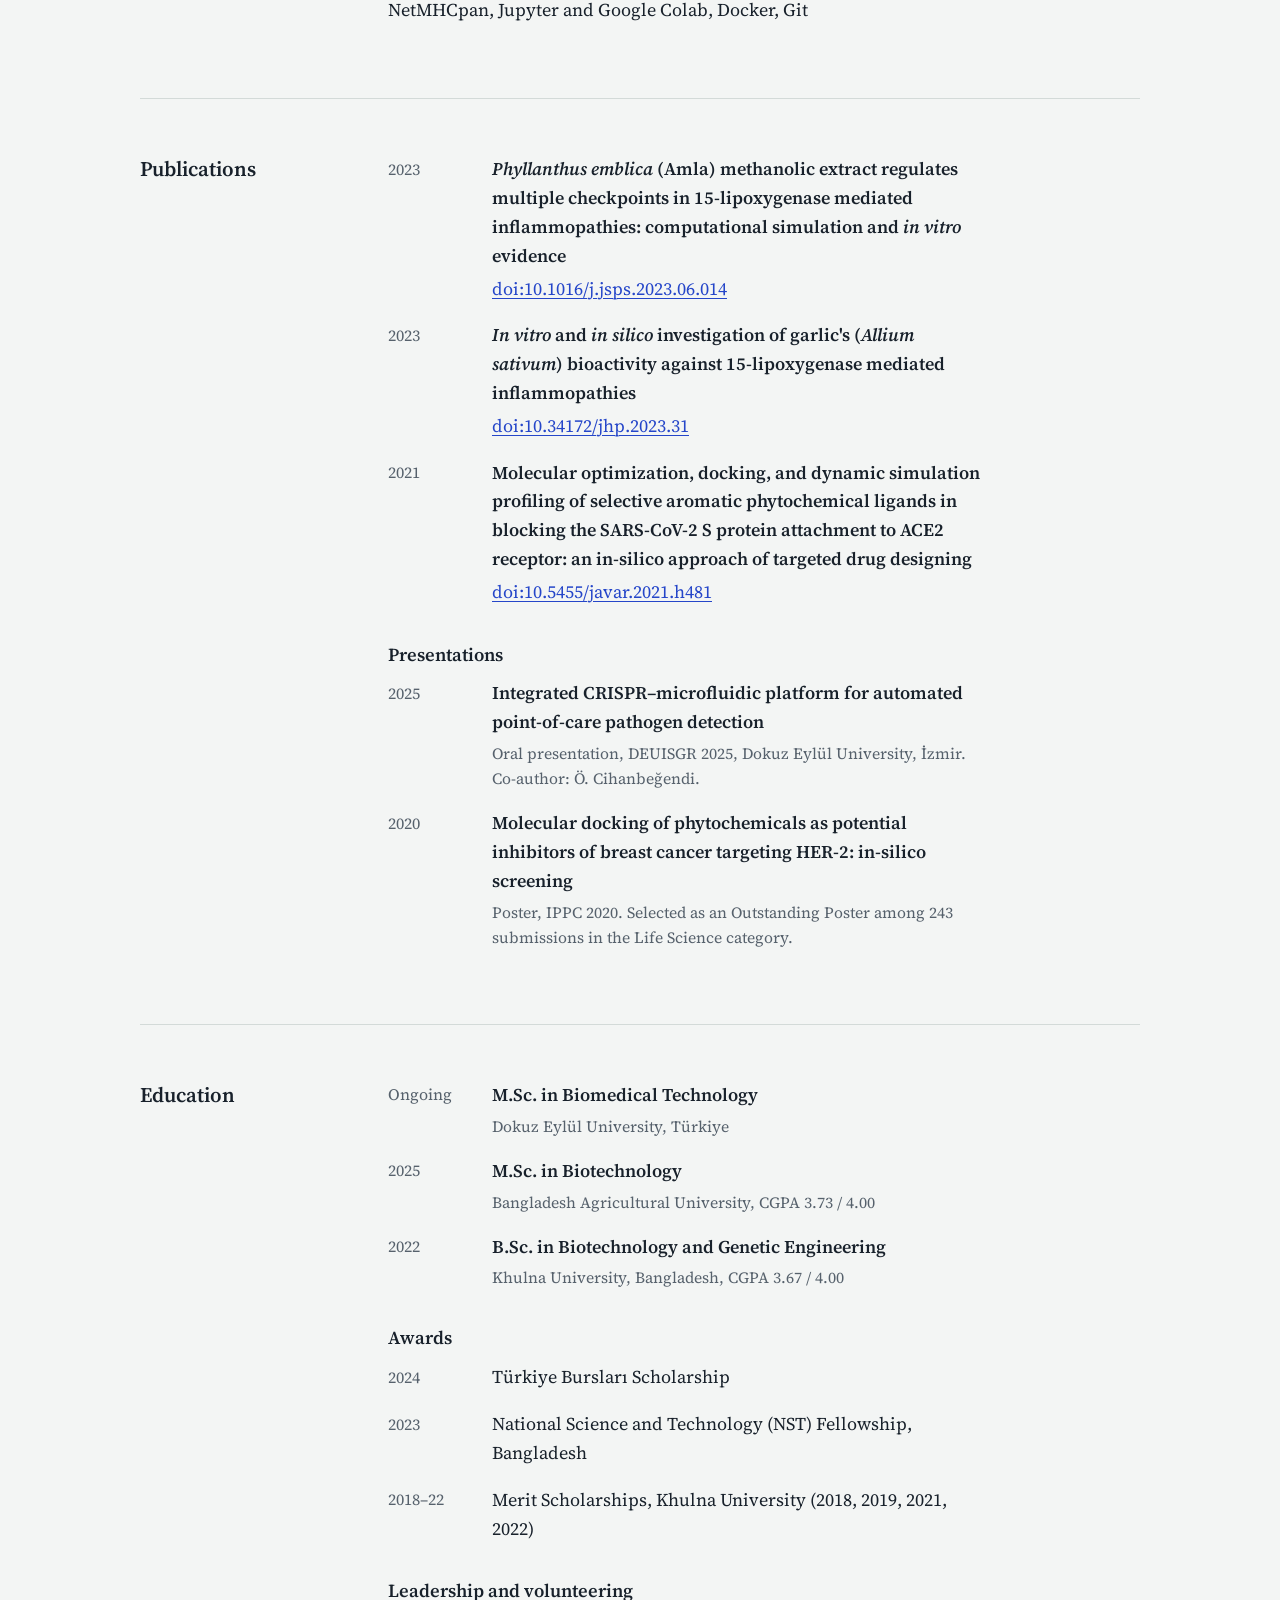
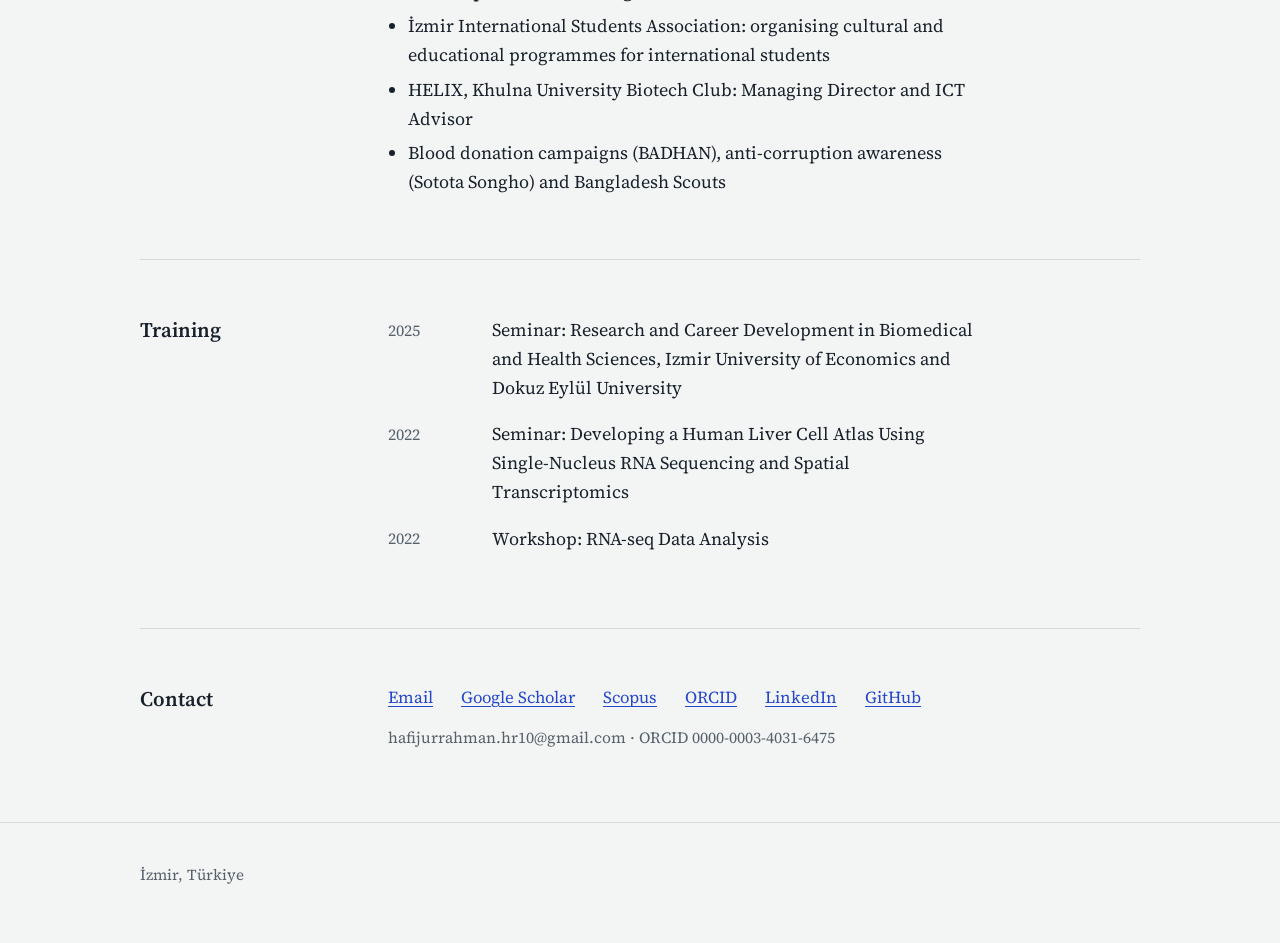
==== commit 794b9a6b: "Trim bench cards from eight to six to reduce clutter Co-Authored-By: Claude Opus 4.8 <noreply@anthro" ====
--- a/index.html
+++ b/index.html
@@ -406,19 +406,11 @@
         </div>
         <div class="techcard" style="--c:#EA580C">
           <h4>Biochemistry</h4>
-          <ul><li>Carbohydrate tests (Molisch, Benedict)</li><li>Protein tests (Ninhydrin, Biuret)</li><li>Sugar assay (Nelson–Somogyi)</li></ul>
-        </div>
-        <div class="techcard" style="--c:#0891B2">
-          <h4>Water &amp; environmental</h4>
-          <ul><li>Physicochemical: pH, turbidity, BOD, DO</li><li>Membrane-filtration bacteriology</li></ul>
+          <ul><li>Carbohydrate, protein &amp; sugar assays</li><li>Molisch, Benedict, Ninhydrin, Biuret, Nelson–Somogyi</li></ul>
         </div>
         <div class="techcard" style="--c:#DB2777">
-          <h4>Chromatography &amp; separation</h4>
-          <ul><li>Ion-exchange column (resin)</li><li>Paper chromatography</li><li>Column chromatography</li></ul>
-        </div>
-        <div class="techcard" style="--c:#15803D">
-          <h4>Diagnostics &amp; <i>in vitro</i></h4>
-          <ul><li>CRISPR–microfluidic pathogen detection</li><li>Bioactivity testing of plant extracts</li></ul>
+          <h4>Analytical &amp; separation</h4>
+          <ul><li>Paper &amp; column chromatography</li><li>Ion-exchange column (resin)</li><li>Water analysis: pH, turbidity, BOD, DO, membrane filtration</li></ul>
         </div>
       </div>
     </div>
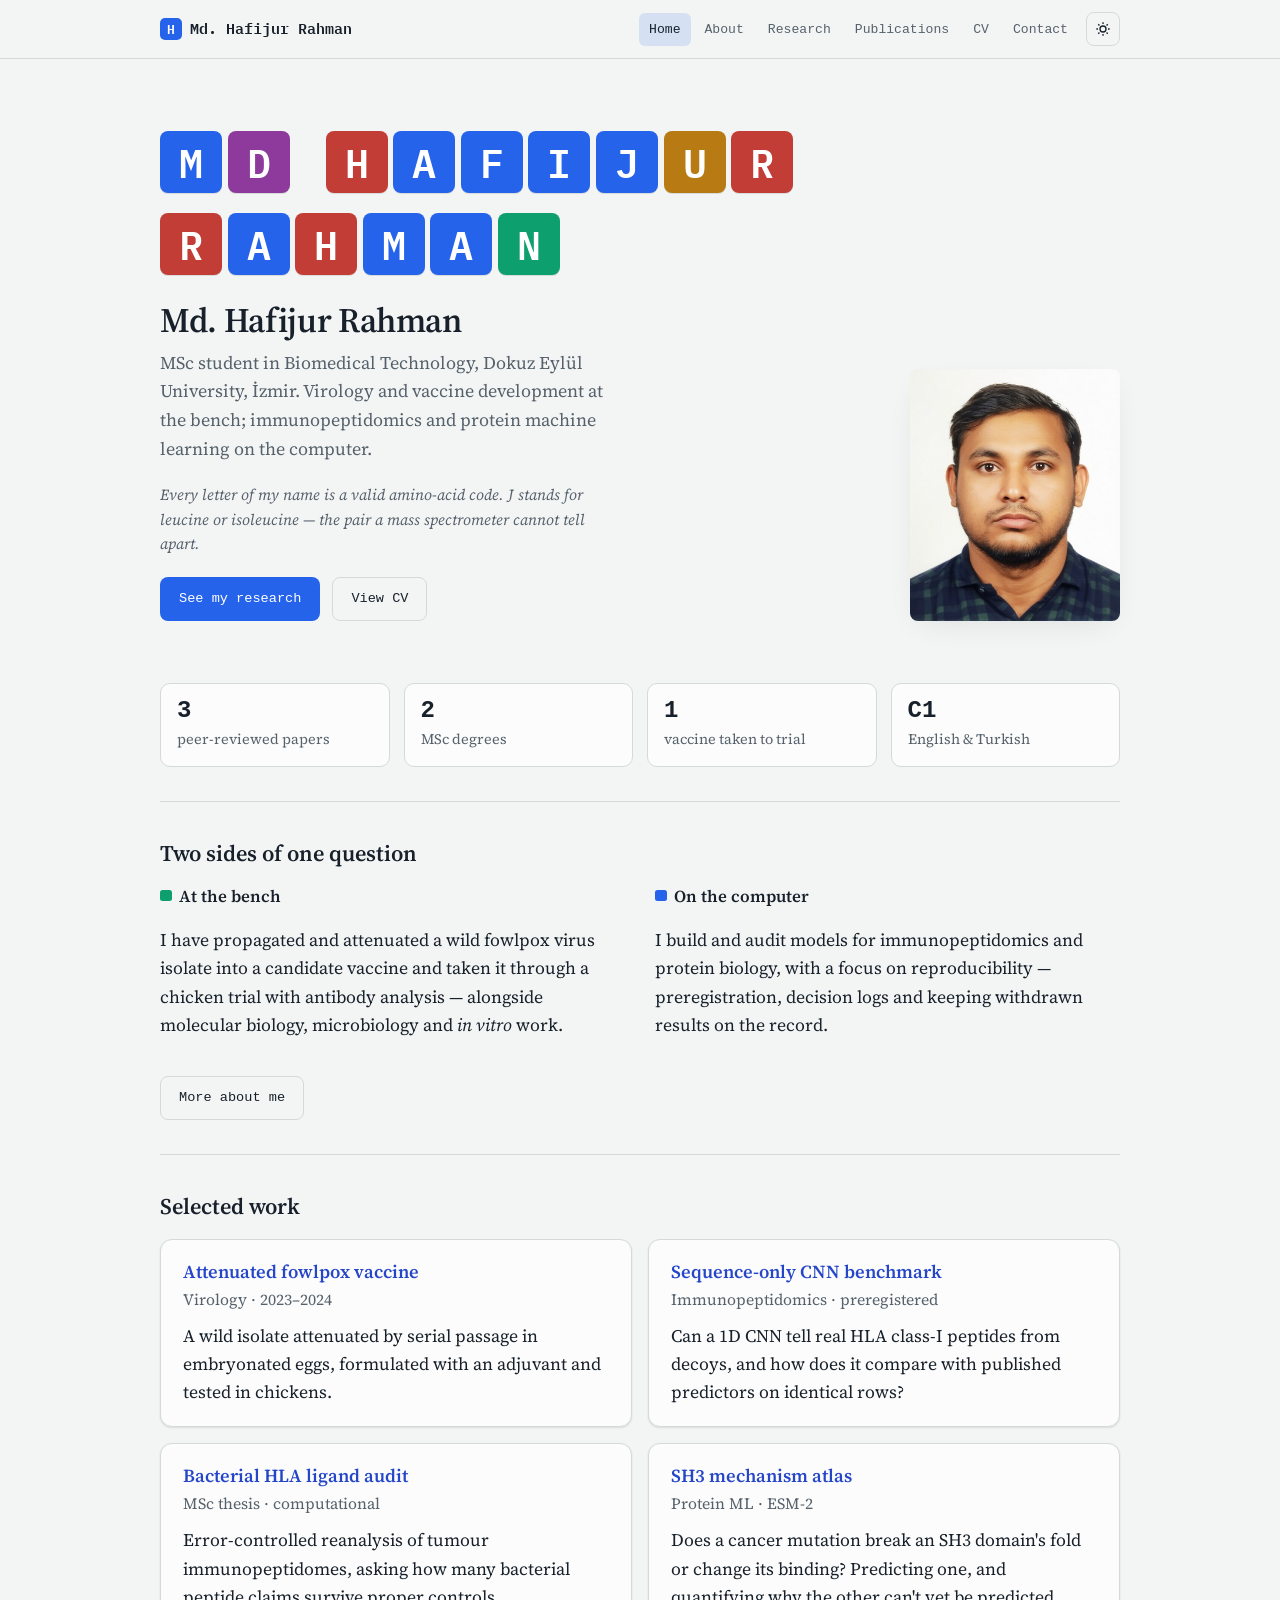
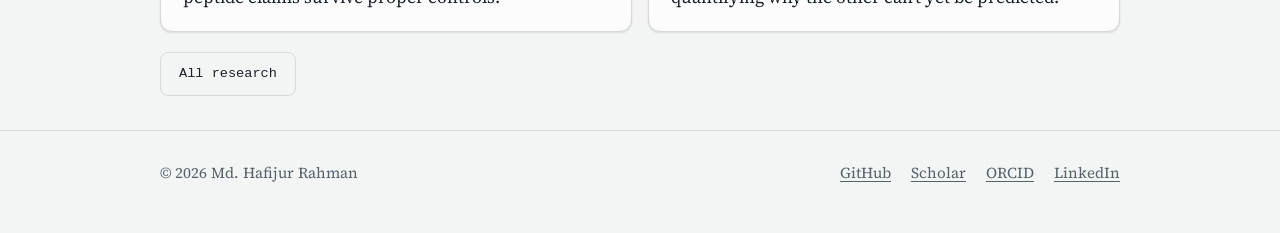
==== commit 7335403d: "Expand into a multi-page site: Home, About, Research, Publications, CV, Contact Shared styles and na" ====
--- a/index.html
+++ b/index.html
@@ -3,599 +3,153 @@
 <head>
 <meta charset="utf-8">
 <meta name="viewport" content="width=device-width, initial-scale=1">
-<title>Md. Hafijur Rahman</title>
-<meta name="description" content="Md. Hafijur Rahman — MSc student in Biomedical Technology at Dokuz Eylül University. Immunopeptidomics, protein machine learning, molecular modelling and vaccine research.">
+<title>Md. Hafijur Rahman — Biomedical researcher</title>
+<meta name="description" content="Md. Hafijur Rahman — MSc student in Biomedical Technology at Dokuz Eylül University. Virology and vaccine development at the bench; immunopeptidomics and protein machine learning on the computer.">
 <meta property="og:title" content="Md. Hafijur Rahman">
-<meta property="og:description" content="Immunopeptidomics, protein machine learning, molecular modelling and vaccine research.">
+<meta property="og:description" content="Virology and vaccine development at the bench; immunopeptidomics and protein machine learning on the computer.">
 <meta property="og:type" content="profile">
-<link rel="icon" href="data:image/svg+xml,%3Csvg xmlns='http://www.w3.org/2000/svg' viewBox='0 0 32 32'%3E%3Crect width='32' height='32' rx='6' fill='%232546C9'/%3E%3Ctext x='16' y='22' font-family='monospace' font-size='18' font-weight='700' fill='white' text-anchor='middle'%3EH%3C/text%3E%3C/svg%3E">
+<link rel="icon" href="data:image/svg+xml,%3Csvg xmlns='http://www.w3.org/2000/svg' viewBox='0 0 32 32'%3E%3Crect width='32' height='32' rx='6' fill='%232563EB'/%3E%3Ctext x='16' y='22' font-family='monospace' font-size='18' font-weight='700' fill='white' text-anchor='middle'%3EH%3C/text%3E%3C/svg%3E">
 <link rel="preconnect" href="https://fonts.googleapis.com">
 <link rel="preconnect" href="https://fonts.gstatic.com" crossorigin>
 <link href="https://fonts.googleapis.com/css2?family=IBM+Plex+Mono:wght@500;600&family=Source+Serif+4:ital,opsz,wght@0,8..60,400;0,8..60,600;0,8..60,700;1,8..60,400&display=swap" rel="stylesheet">
+<link rel="stylesheet" href="styles.css">
 <style>
-  :root {
-    --paper: #F3F5F4;
-    --ink: #18212B;
-    --muted: #56616C;
-    --rule: #D3DAD8;
-    --link: #2546C9;
-    --tile-ink: #FFFFFF;
-    --hydrophobic: #3462C4;
-    --positive: #C23D36;
-    --negative: #8E3A9C;
-    --polar: #23805A;
-    --special: #B87A12;
-    --shadow: rgba(24, 33, 43, .14);
-  }
-  @media (prefers-color-scheme: dark) {
-    :root:not([data-theme="light"]) {
-      --paper: #11171D;
-      --ink: #E6ECEF;
-      --muted: #9AA6B0;
-      --rule: #2A343D;
-      --link: #8FA6FF;
-      --hydrophobic: #4E7EE0;
-      --positive: #D9564F;
-      --negative: #A955B6;
-      --polar: #2F9A6D;
-      --special: #CF931F;
-      --shadow: rgba(0, 0, 0, .4);
-    }
-  }
-  :root[data-theme="dark"] {
-    --paper: #11171D; --ink: #E6ECEF; --muted: #9AA6B0; --rule: #2A343D; --link: #8FA6FF;
-    --hydrophobic: #4E7EE0; --positive: #D9564F; --negative: #A955B6; --polar: #2F9A6D; --special: #CF931F;
-    --shadow: rgba(0, 0, 0, .4);
-  }
-
-  * { box-sizing: border-box; }
-  html { -webkit-text-size-adjust: 100%; }
-  body {
-    margin: 0;
-    background: var(--paper);
-    color: var(--ink);
-    font-family: "Source Serif 4", Georgia, serif;
-    font-size: 1.125rem;
-    line-height: 1.6;
-    font-optical-sizing: auto;
-  }
-  a { color: var(--link); text-underline-offset: .18em; text-decoration-thickness: 1px; }
-  a:hover { text-decoration-thickness: 2px; }
-  :focus-visible { outline: 3px solid var(--link); outline-offset: 3px; border-radius: 2px; }
-
-  .wrap { max-width: 1080px; margin: 0 auto; padding: 0 16px; }
-  @media (min-width: 720px) { .wrap { padding: 0 40px; } }
-
-  /* ---------- Hero: the name as a peptide ---------- */
-  header.hero { padding: 56px 0 40px; }
-  @media (min-width: 720px) { header.hero { padding: 96px 0 56px; } }
-  .hero-grid { display: grid; gap: 32px; align-items: end; }
-  @media (min-width: 860px) { .hero-grid { grid-template-columns: 1fr auto; gap: 56px; } }
-
+  /* Home-only hero */
+  header.hero { padding: 40px 0 10px; }
+  @media (min-width: 720px) { header.hero { padding: 72px 0 20px; } }
+  .hero-grid { display: grid; gap: 30px; align-items: end; }
+  @media (min-width: 860px) { .hero-grid { grid-template-columns: 1fr auto; gap: 54px; } }
   h1.peptide {
-    margin: 0;
-    font-family: "IBM Plex Mono", ui-monospace, monospace;
-    font-weight: 600;
-    font-size: clamp(1.35rem, 5.4vw, 2.6rem);
-    line-height: 1;
-    display: flex;
-    flex-wrap: wrap;
-    gap: .5em .9em;
+    margin: 0; font-family: "IBM Plex Mono", ui-monospace, monospace; font-weight: 600;
+    font-size: clamp(1.3rem, 5.2vw, 2.5rem); line-height: 1; display: flex; flex-wrap: wrap; gap: .5em .9em;
   }
   .word { display: inline-flex; gap: .14em; }
-  .aa {
-    position: relative;
-    display: inline-grid;
-    place-items: center;
-    width: 1.55em; height: 1.55em;
-    border-radius: .2em;
-    color: var(--tile-ink);
-    box-shadow: 0 1px 0 var(--shadow);
-    cursor: help;
-  }
-  .aa.hyd { background: var(--hydrophobic); }
-  .aa.pos { background: var(--positive); }
-  .aa.neg { background: var(--negative); }
-  .aa.pol { background: var(--polar); }
-  .aa.spc { background: var(--special); }
+  .aa { position: relative; display: inline-grid; place-items: center; width: 1.55em; height: 1.55em;
+    border-radius: .2em; color: #fff; box-shadow: 0 1px 0 var(--shadow); cursor: help; }
+  .aa.hyd { background: var(--dry); } .aa.pos { background: var(--accent-pos); }
+  .aa.neg { background: var(--accent-neg); } .aa.pol { background: var(--wet); } .aa.spc { background: var(--accent-spc); }
   .aa::after {
-    content: attr(data-name);
-    position: absolute;
-    bottom: calc(100% + 8px);
-    left: 50%;
-    transform: translateX(-50%);
-    white-space: nowrap;
-    font-family: "Source Serif 4", Georgia, serif;
-    font-weight: 400;
-    font-size: .9rem;
-    line-height: 1.2;
-    padding: 5px 9px;
-    border-radius: 4px;
-    background: var(--ink);
-    color: var(--paper);
-    opacity: 0;
-    pointer-events: none;
-    transition: opacity .12s;
+    content: attr(data-name); position: absolute; bottom: calc(100% + 8px); left: 50%; transform: translateX(-50%);
+    white-space: nowrap; font-family: "Source Serif 4", Georgia, serif; font-weight: 400; font-size: .9rem; line-height: 1.2;
+    padding: 5px 9px; border-radius: 4px; background: var(--ink); color: var(--paper); opacity: 0; pointer-events: none; transition: opacity .12s;
   }
   .aa:hover::after, .aa:focus-visible::after { opacity: 1; }
-
   @media (prefers-reduced-motion: no-preference) {
-    .aa { animation: read .38s cubic-bezier(.2,.7,.2,1) both; animation-delay: calc(var(--i) * 55ms); }
+    .aa { animation: read .38s cubic-bezier(.2,.7,.2,1) both; animation-delay: calc(var(--i) * 50ms); }
     @keyframes read { from { opacity: 0; transform: translateY(.25em); } to { opacity: 1; transform: none; } }
   }
-
-  .name-plain {
-    margin: 28px 0 0;
-    font-size: clamp(1.6rem, 3.4vw, 2.25rem);
-    font-weight: 600;
-    line-height: 1.15;
-    letter-spacing: -.01em;
-  }
-  .role { margin: 8px 0 0; color: var(--muted); font-size: 1.15rem; }
-  .decode {
-    margin: 22px 0 0;
-    max-width: 58ch;
-    font-size: .98rem;
-    color: var(--muted);
-    font-style: italic;
-  }
-
-  .portrait {
-    order: -1;
-    width: 112px; height: 134px;
-    object-fit: cover;
-    border-radius: 6px;
-    display: block;
-    box-shadow: 0 10px 30px -12px var(--shadow);
-  }
-  @media (min-width: 860px) { .portrait { order: 0; width: 200px; height: 240px; } }
-
-  nav.jump { margin-top: 36px; display: flex; flex-wrap: wrap; gap: 6px 22px; font-size: 1rem; }
-  nav.jump a { color: var(--ink); text-decoration-color: var(--rule); }
-  nav.jump a:hover { text-decoration-color: var(--link); }
-
-  nav.links { margin-top: 18px; display: flex; flex-wrap: wrap; gap: 8px 10px; }
-  nav.links a {
-    font-family: "IBM Plex Mono", ui-monospace, monospace;
-    font-size: .82rem;
-    padding: 5px 11px;
-    border: 1px solid var(--rule);
-    border-radius: 999px;
-    color: var(--muted);
-    text-decoration: none;
-  }
-  nav.links a:hover { color: var(--link); border-color: var(--link); }
-
-  /* ---------- Sections ---------- */
-  main section {
-    display: grid;
-    gap: 8px 48px;
-    padding: 40px 0;
-    border-top: 1px solid var(--rule);
-  }
-  @media (min-width: 860px) {
-    main section { grid-template-columns: 200px minmax(0, 1fr); padding: 56px 0; }
-  }
-  main h2 {
-    margin: 0;
-    font-size: 1.3rem;
-    font-weight: 600;
-    line-height: 1.3;
-  }
-  .body { max-width: 66ch; }
-  .body > :first-child { margin-top: 0; }
-  .body p { margin: 0 0 1em; }
-
-  h3 { margin: 0; font-size: 1.15rem; font-weight: 600; line-height: 1.35; }
-  .meta { color: var(--muted); font-size: .98rem; }
-
-  .project { padding: 0 0 26px; }
-  .project + .project { padding-top: 26px; border-top: 1px dashed var(--rule); }
-  .project p { margin: 6px 0 0; }
-  .find { margin: 10px 0 0; padding-left: 14px; border-left: 3px solid var(--hydrophobic); font-size: 1.02rem; }
-  .lock { font-size: .95rem; color: var(--muted); }
-
-  ol.dated, ul.dated { list-style: none; margin: 0; padding: 0; }
-  .dated li { display: grid; grid-template-columns: 5.5rem 1fr; gap: 16px; padding: 0 0 18px; }
-  .dated .yr { font-variant-numeric: tabular-nums; color: var(--muted); font-size: 1rem; padding-top: .1em; }
-  .dated p { margin: 4px 0 0; }
-
-  .pub-title { font-weight: 600; }
-
-  ul.plain { margin: 0; padding-left: 1.1em; }
-  ul.plain li { margin-bottom: 6px; }
-
-  .skills { display: grid; gap: 18px; }
-  @media (min-width: 620px) { .skills { grid-template-columns: 1fr 1fr; gap: 24px 40px; } }
-  .skills h3 { font-size: 1.02rem; margin-bottom: 4px; }
-  .skills p { margin: 0; color: var(--ink); font-size: 1.02rem; }
-
-  .contact { display: flex; flex-wrap: wrap; gap: 10px 28px; font-size: 1.05rem; }
-
-
-  /* ---------- Bench vs computer colour coding ---------- */
-  .tag { display: inline-block; width: .7em; height: .7em; border-radius: .15em; margin-right: .45em; vertical-align: .05em; }
-  .tag.wet { background: var(--polar); }
-  .tag.dry { background: var(--hydrophobic); }
-  .find.wet { border-left-color: var(--polar); }
-
-  .split { display: grid; gap: 22px; margin: 6px 0 4px; }
-  @media (min-width: 620px) { .split { grid-template-columns: 1fr 1fr; gap: 32px; } }
-  .split h3 { font-size: 1.05rem; margin-bottom: 6px; }
-  .split ul { margin: 0; padding-left: 1.1em; font-size: 1.02rem; }
-  .split li { margin-bottom: 4px; }
-
-  .feature-lead { font-size: 1.08rem; }
-
-  ol.steps { list-style: none; counter-reset: step; margin: 18px 0 8px; padding: 0; display: grid; gap: 0; }
-  ol.steps li { counter-increment: step; position: relative; padding: 0 0 18px 46px; }
-  ol.steps li::before {
-    content: counter(step);
-    position: absolute; left: 0; top: 0;
-    width: 30px; height: 30px; border-radius: 6px;
-    display: grid; place-items: center;
-    background: var(--polar); color: #fff;
-    font-family: "IBM Plex Mono", ui-monospace, monospace; font-weight: 600; font-size: .95rem;
-  }
-  ol.steps li::after {
-    content: ""; position: absolute; left: 14px; top: 34px; bottom: 4px; width: 2px; background: var(--rule);
-  }
-  ol.steps li:last-child::after { display: none; }
-  ol.steps b { display: block; font-weight: 600; line-height: 1.35; }
-  ol.steps span { color: var(--muted); font-size: .98rem; }
-  @media (min-width: 860px) {
-    ol.steps { grid-template-columns: repeat(3, 1fr); gap: 22px 28px; }
-    ol.steps li { padding: 40px 0 0 0; }
-    ol.steps li::after { left: 38px; right: -22px; top: 14px; bottom: auto; width: auto; height: 2px; }
-    ol.steps li:nth-child(3n)::after { display: none; }
-  }
-
-  .techgrid { display: grid; gap: 14px; margin-top: 10px; }
-  @media (min-width: 560px) { .techgrid { grid-template-columns: 1fr 1fr; } }
-  .techcard {
-    border: 1px solid var(--rule);
-    border-left: 4px solid var(--c);
-    border-radius: 8px;
-    padding: 14px 16px;
-    background: color-mix(in srgb, var(--c) 6%, transparent);
-  }
-  .techcard h4 { margin: 0 0 8px; font-size: 1rem; font-weight: 600; color: var(--c); }
-  .techcard ul { margin: 0; padding-left: 1.05em; }
-  .techcard li { font-size: .98rem; margin-bottom: 3px; }
-  .subhead { margin: 30px 0 6px; font-size: 1.15rem; font-weight: 600; }
-
-  footer { padding: 40px 0 56px; border-top: 1px solid var(--rule); color: var(--muted); font-size: .95rem; }
-
-  .theme-toggle {
-    position: fixed; top: 14px; right: 14px;
-    width: 40px; height: 40px;
-    border-radius: 50%;
-    border: 1px solid var(--rule);
-    background: var(--paper);
-    color: var(--ink);
-    display: grid; place-items: center;
-    cursor: pointer;
-  }
-  .theme-toggle svg { width: 18px; height: 18px; }
+  .name-plain { margin: 26px 0 0; font-size: clamp(1.55rem, 3.2vw, 2.15rem); font-weight: 600; line-height: 1.15; letter-spacing: -.01em; }
+  .role { margin: 8px 0 0; color: var(--muted); font-size: 1.12rem; max-width: 52ch; }
+  .decode { margin: 20px 0 0; max-width: 56ch; font-size: .96rem; color: var(--muted); font-style: italic; }
+  .portrait { order: -1; width: 120px; height: 144px; object-fit: cover; border-radius: 8px; box-shadow: 0 10px 30px -12px var(--shadow); }
+  @media (min-width: 860px) { .portrait { order: 0; width: 210px; height: 252px; } }
+  .stat-row { display: grid; grid-template-columns: repeat(2, 1fr); gap: 14px; margin-top: 8px; }
+  @media (min-width: 620px) { .stat-row { grid-template-columns: repeat(4, 1fr); } }
+  .stat { border: 1px solid var(--rule); border-radius: 10px; padding: 14px 16px; background: var(--card); }
+  .stat b { display: block; font-size: 1.5rem; font-family: "IBM Plex Mono", monospace; line-height: 1.1; }
+  .stat span { color: var(--muted); font-size: .9rem; }
 </style>
 </head>
 <body>
 
-<button class="theme-toggle" type="button" aria-label="Switch between light and dark theme">
-  <svg viewBox="0 0 24 24" fill="none" stroke="currentColor" stroke-width="2" aria-hidden="true"><circle cx="12" cy="12" r="4.5"/><path d="M12 2v2.5M12 19.5V22M2 12h2.5M19.5 12H22M4.9 4.9l1.8 1.8M17.3 17.3l1.8 1.8M4.9 19.1l1.8-1.8M17.3 6.7l1.8-1.8"/></svg>
-</button>
+<div class="topbar"><div class="inner">
+  <a class="brand" href="index.html"><span class="mark">H</span> Md. Hafijur Rahman</a>
+  <nav class="topnav" aria-label="Primary">
+    <a href="index.html" aria-current="page">Home</a>
+    <a href="about.html">About</a>
+    <a href="research.html">Research</a>
+    <a href="publications.html">Publications</a>
+    <a href="cv.html">CV</a>
+    <a href="contact.html">Contact</a>
+    <button class="theme-toggle" type="button" aria-label="Toggle dark mode"><svg viewBox="0 0 24 24" fill="none" stroke="currentColor" stroke-width="2" aria-hidden="true"><circle cx="12" cy="12" r="4.5"/><path d="M12 2v2.5M12 19.5V22M2 12h2.5M19.5 12H22M4.9 4.9l1.8 1.8M17.3 17.3l1.8 1.8M4.9 19.1l1.8-1.8M17.3 6.7l1.8-1.8"/></svg></button>
+  </nav>
+</div></div>
 
-<header class="hero">
-  <div class="wrap">
-    <div class="hero-grid">
-      <div>
-        <h1 class="peptide" aria-label="Md. Hafijur Rahman">
-          <span class="word" aria-hidden="true">
-            <span class="aa hyd" tabindex="0" style="--i:0" data-name="Methionine (M)">M</span><span class="aa neg" tabindex="0" style="--i:1" data-name="Aspartate (D)">D</span>
-          </span>
-          <span class="word" aria-hidden="true">
-            <span class="aa pos" tabindex="0" style="--i:2" data-name="Histidine (H)">H</span><span class="aa hyd" tabindex="0" style="--i:3" data-name="Alanine (A)">A</span><span class="aa hyd" tabindex="0" style="--i:4" data-name="Phenylalanine (F)">F</span><span class="aa hyd" tabindex="0" style="--i:5" data-name="Isoleucine (I)">I</span><span class="aa hyd" tabindex="0" style="--i:6" data-name="Leucine or isoleucine (J)">J</span><span class="aa spc" tabindex="0" style="--i:7" data-name="Selenocysteine (U)">U</span><span class="aa pos" tabindex="0" style="--i:8" data-name="Arginine (R)">R</span>
-          </span>
-          <span class="word" aria-hidden="true">
-            <span class="aa pos" tabindex="0" style="--i:9" data-name="Arginine (R)">R</span><span class="aa hyd" tabindex="0" style="--i:10" data-name="Alanine (A)">A</span><span class="aa pos" tabindex="0" style="--i:11" data-name="Histidine (H)">H</span><span class="aa hyd" tabindex="0" style="--i:12" data-name="Methionine (M)">M</span><span class="aa hyd" tabindex="0" style="--i:13" data-name="Alanine (A)">A</span><span class="aa pol" tabindex="0" style="--i:14" data-name="Asparagine (N)">N</span>
-          </span>
-        </h1>
-
-        <p class="name-plain">Md. Hafijur Rahman</p>
-        <p class="role">MSc student in Biomedical Technology, Dokuz Eylül University, İzmir.<br>Virology and vaccine development at the bench; immunopeptidomics and protein machine learning on the computer.</p>
-        <p class="decode">Every letter of my name is a valid amino-acid code. J stands for leucine or isoleucine, the pair a mass spectrometer cannot tell apart.</p>
-
-        <nav class="jump" aria-label="Sections">
-          <a href="#about">About</a>
-          <a href="#bench">Bench work</a>
-          <a href="#computational">Computational work</a>
-          <a href="#publications">Publications</a>
-          <a href="#education">Education</a>
-          <a href="#contact">Contact</a>
-        </nav>
-
-        <nav class="links" aria-label="Profiles">
-          <a href="https://scholar.google.com/citations?user=DysvV2AAAAAJ&hl=en">Google Scholar</a>
-          <a href="https://www.scopus.com/authid/detail.uri?authorId=57310313500">Scopus</a>
-          <a href="https://orcid.org/0000-0003-4031-6475">ORCID</a>
-          <a href="https://www.linkedin.com/in/md-hafijur-rahman-90ab85139">LinkedIn</a>
-          <a href="https://github.com/Hafij-BGE">GitHub</a>
-        </nav>
+<header class="hero"><div class="wrap">
+  <div class="hero-grid">
+    <div>
+      <h1 class="peptide" aria-label="Md. Hafijur Rahman">
+        <span class="word" aria-hidden="true"><span class="aa hyd" tabindex="0" style="--i:0" data-name="Methionine (M)">M</span><span class="aa neg" tabindex="0" style="--i:1" data-name="Aspartate (D)">D</span></span>
+        <span class="word" aria-hidden="true"><span class="aa pos" tabindex="0" style="--i:2" data-name="Histidine (H)">H</span><span class="aa hyd" tabindex="0" style="--i:3" data-name="Alanine (A)">A</span><span class="aa hyd" tabindex="0" style="--i:4" data-name="Phenylalanine (F)">F</span><span class="aa hyd" tabindex="0" style="--i:5" data-name="Isoleucine (I)">I</span><span class="aa hyd" tabindex="0" style="--i:6" data-name="Leucine or isoleucine (J)">J</span><span class="aa spc" tabindex="0" style="--i:7" data-name="Selenocysteine (U)">U</span><span class="aa pos" tabindex="0" style="--i:8" data-name="Arginine (R)">R</span></span>
+        <span class="word" aria-hidden="true"><span class="aa pos" tabindex="0" style="--i:9" data-name="Arginine (R)">R</span><span class="aa hyd" tabindex="0" style="--i:10" data-name="Alanine (A)">A</span><span class="aa pos" tabindex="0" style="--i:11" data-name="Histidine (H)">H</span><span class="aa hyd" tabindex="0" style="--i:12" data-name="Methionine (M)">M</span><span class="aa hyd" tabindex="0" style="--i:13" data-name="Alanine (A)">A</span><span class="aa pol" tabindex="0" style="--i:14" data-name="Asparagine (N)">N</span></span>
+      </h1>
+      <p class="name-plain">Md. Hafijur Rahman</p>
+      <p class="role">MSc student in Biomedical Technology, Dokuz Eylül University, İzmir. Virology and vaccine development at the bench; immunopeptidomics and protein machine learning on the computer.</p>
+      <p class="decode">Every letter of my name is a valid amino-acid code. J stands for leucine or isoleucine — the pair a mass spectrometer cannot tell apart.</p>
+      <div class="cta-row">
+        <a class="btn" href="research.html">See my research</a>
+        <a class="btn ghost" href="cv.html">View CV</a>
       </div>
-      <img class="portrait" src="photo.jpg" alt="Portrait of Md. Hafijur Rahman" width="359" height="431">
     </div>
+    <img class="portrait" src="photo.jpg" alt="Portrait of Md. Hafijur Rahman" width="359" height="431">
   </div>
-</header>
+</div></header>
 
 <main class="wrap">
 
-  <section id="about" aria-labelledby="about-h">
-    <h2 id="about-h">About</h2>
-    <div class="body">
-      <p>I work on both sides of biology. At the bench I have propagated and attenuated a wild virus isolate into a candidate vaccine and taken it through an animal trial. On the computer I build and audit models for immunopeptidomics and protein biology. My current research focuses on deep learning–based prediction of protein–protein interactions.</p>
-      <div class="split">
-        <div>
-          <h3><span class="tag wet" aria-hidden="true"></span>At the bench</h3>
-          <ul>
-            <li>Virus propagation and attenuation in embryonated eggs</li>
-            <li>Vaccine formulation, animal trials and antibody analysis</li>
-            <li>DNA/RNA extraction, microbial culture and biochemical testing</li>
-            <li><i>In vitro</i> testing of plant extracts</li>
-          </ul>
-        </div>
-        <div>
-          <h3><span class="tag dry" aria-hidden="true"></span>On the computer</h3>
-          <ul>
-            <li>Deep learning for peptide and protein data</li>
-            <li>Immunopeptidomics and mass-spectrometry reanalysis</li>
-            <li>Molecular docking and dynamics simulation</li>
-            <li>Multi-omics, statistics and reproducible pipelines</li>
-          </ul>
-        </div>
-      </div>
-      <p class="meta" style="margin-top:14px">Bengali (native), English (C1), Turkish (C1)</p>
+  <section class="section">
+    <div class="stat-row">
+      <div class="stat"><b>3</b><span>peer-reviewed papers</span></div>
+      <div class="stat"><b>2</b><span>MSc degrees</span></div>
+      <div class="stat"><b>1</b><span>vaccine taken to trial</span></div>
+      <div class="stat"><b>C1</b><span>English &amp; Turkish</span></div>
     </div>
   </section>
 
-  <section id="bench" aria-labelledby="bench-h">
-    <h2 id="bench-h"><span class="tag wet" aria-hidden="true"></span>Bench work</h2>
-    <div class="body">
-
-      <article class="project">
-        <h3>Developing an attenuated fowlpox vaccine from a wild isolate</h3>
-        <p class="meta">2023–2024, MSc thesis, Bangladesh Agricultural University (BAURES project)</p>
-        <p class="feature-lead">Starting from a wild fowlpox virus isolate, I attenuated the virus by serial passage, formulated it as a vaccine and tested it in chickens.</p>
-        <ol class="steps" aria-label="Vaccine development steps">
-          <li><b>Wild isolate</b><span>Starting material: a wild fowlpox virus isolate</span></li>
-          <li><b>Serial passage</b><span>Cultured in embryonated duck eggs over several passages to attenuate it</span></li>
-          <li><b>Confirmation</b><span>Virus identified and confirmed at every passage</span></li>
-          <li><b>Formulation</b><span>Attenuated virus formulated as a vaccine with an adjuvant</span></li>
-          <li><b>Animal trial</b><span>Vaccine trial in chickens</span></li>
-          <li><b>Antibody analysis</b><span>Antibody response analysed and reported</span></li>
-        </ol>
-        <p class="meta">Supervisors: Dr. Shahidul Haque and Dr. Md. Bahanur Rahman (project holder; Professor, Department of Microbiology and Hygiene)</p>
-      </article>
-
-      <article class="project">
-        <h3>CRISPR–microfluidic platform for point-of-care pathogen detection</h3>
-        <p>An integrated CRISPR and microfluidic platform for automated pathogen detection at the point of care, presented as an oral talk at DEUISGR 2025, Dokuz Eylül University (December 2025). Co-author: Ö. Cihanbeğendi.</p>
-      </article>
-
-      <article class="project">
-        <h3>Plant extracts against 15-lipoxygenase–mediated inflammation</h3>
-        <p>Two published studies pairing <i>in vitro</i> experiments with computational simulation: a methanolic extract of <i>Phyllanthus emblica</i> (amla) and the bioactivity of garlic (<i>Allium sativum</i>), both against 15-lipoxygenase–mediated inflammopathies (2023). See <a href="#publications">Publications</a>.</p>
-      </article>
-
-      <p class="subhead">Bench techniques</p>
-      <div class="techgrid">
-        <div class="techcard" style="--c:#2563EB">
-          <h4>Molecular biology</h4>
-          <ul><li>PCR &amp; PCR-product purification</li><li>DNA/RNA extraction</li><li>DNA isolation &amp; quantification</li><li>Restriction digestion</li><li>Agarose gel electrophoresis</li></ul>
-        </div>
-        <div class="techcard" style="--c:#0E9F6E">
-          <h4>Microbiology &amp; antimicrobial</h4>
-          <ul><li>Microbial cell culture</li><li>Morphological &amp; biochemical assays</li><li>Cell counting</li><li>Antibiotic potency assay</li><li>Disc diffusion screening</li><li>Serial dilution (MIC)</li></ul>
-        </div>
-        <div class="techcard" style="--c:#7C3AED">
-          <h4>Immunoassays</h4>
-          <ul><li>ELISA</li><li>Hepatitis-B detection (kit)</li></ul>
-        </div>
-        <div class="techcard" style="--c:#DC2626">
-          <h4>Virology &amp; vaccines</h4>
-          <ul><li>Viral replication in chick embryo</li><li>Attenuation by serial passage</li><li>Vaccine formulation with adjuvant</li><li>Vaccine trials in chickens</li><li>Antibody analysis</li></ul>
-        </div>
-        <div class="techcard" style="--c:#EA580C">
-          <h4>Biochemistry</h4>
-          <ul><li>Carbohydrate, protein &amp; sugar assays</li><li>Molisch, Benedict, Ninhydrin, Biuret, Nelson–Somogyi</li></ul>
-        </div>
-        <div class="techcard" style="--c:#DB2777">
-          <h4>Analytical &amp; separation</h4>
-          <ul><li>Paper &amp; column chromatography</li><li>Ion-exchange column (resin)</li><li>Water analysis: pH, turbidity, BOD, DO, membrane filtration</li></ul>
-        </div>
+  <section class="section">
+    <h2>Two sides of one question</h2>
+    <div class="split">
+      <div>
+        <h3><span class="tag wet" aria-hidden="true"></span>At the bench</h3>
+        <p class="prose">I have propagated and attenuated a wild fowlpox virus isolate into a candidate vaccine and taken it through a chicken trial with antibody analysis — alongside molecular biology, microbiology and <i>in vitro</i> work.</p>
+      </div>
+      <div>
+        <h3><span class="tag dry" aria-hidden="true"></span>On the computer</h3>
+        <p class="prose">I build and audit models for immunopeptidomics and protein biology, with a focus on reproducibility — preregistration, decision logs and keeping withdrawn results on the record.</p>
       </div>
     </div>
+    <div class="cta-row"><a class="btn ghost" href="about.html">More about me</a></div>
   </section>
 
-  <section id="computational" aria-labelledby="computational-h">
-    <h2 id="computational-h"><span class="tag dry" aria-hidden="true"></span>Computational work</h2>
-    <div class="body">
-
-      <article class="project">
-        <h3><a href="https://github.com/Hafij-BGE/PXD024871_mapping">A preregistered sequence-only CNN benchmark for HLA class-I presentation</a></h3>
-        <p>Can a 1D convolutional network tell experimentally observed HLA class-I peptides from matched decoys using sequence alone, and how does it compare with published presentation predictors on identical rows? Built on the public PRIDE dataset PXD024871, preregistered before any model was trained, and frozen with a checksum-verified record.</p>
-        <p class="find">The CNN reached an average precision of 0.7551 on held-out units. Four independently built predictors scored within 0.0046 of each other, which suggests the CNN's lead may partly reflect how this cohort's decoys were constructed. A second cohort is needed to settle it.</p>
-        <p class="meta">Python and PyTorch. Not yet peer reviewed.</p>
+  <section class="section">
+    <h2>Selected work</h2>
+    <div class="cards two">
+      <article class="card">
+        <h3><a href="research.html#vaccine">Attenuated fowlpox vaccine</a></h3>
+        <p class="meta">Virology · 2023–2024</p>
+        <p>A wild isolate attenuated by serial passage in embryonated eggs, formulated with an adjuvant and tested in chickens.</p>
       </article>
-
-      <article class="project">
-        <h3>Are bacterial HLA ligands in tumour immunopeptidomes real?</h3>
-        <p>An error-controlled reanalysis of public tumour immunopeptidomes, with entrapment, human-homology and benign-tissue controls, auditing a public atlas of bacteria-derived HLA epitopes. MSc thesis project using public data only.</p>
-        <p class="find">Re-searching the raw files behind one dataset at 1% FDR found 20 bacterial peptides where the atlas attributes 6,363 — 143 to 176 times fewer after adjusting for coverage.</p>
-        <p class="lock">Repository currently private; available on request.</p>
+      <article class="card">
+        <h3><a href="https://github.com/Hafij-BGE/PXD024871_mapping">Sequence-only CNN benchmark</a></h3>
+        <p class="meta">Immunopeptidomics · preregistered</p>
+        <p>Can a 1D CNN tell real HLA class-I peptides from decoys, and how does it compare with published predictors on identical rows?</p>
       </article>
-
-      <article class="project">
-        <h3>Mechanism-resolved prediction of cancer mutation effects in SH3 domains</h3>
-        <p>Does a cancer missense mutation in a human SH3 domain destabilise the fold, or leave it intact and change binding? Every result is rebuilt from raw data, starting with the COSMIC atlas, using protein language models and measured folding energies.</p>
-        <p class="find">Folding effects are predictable (median Spearman ρ 0.839 on 15 held-out domains) and track residue burial, not the binding interface. Binding effects are not yet predictable from current data, and the shortfall is quantified.</p>
-        <p class="lock">Repository currently private; available on request.</p>
+      <article class="card">
+        <h3><a href="research.html#bacterial">Bacterial HLA ligand audit</a></h3>
+        <p class="meta">MSc thesis · computational</p>
+        <p>Error-controlled reanalysis of tumour immunopeptidomes, asking how many bacterial peptide claims survive proper controls.</p>
       </article>
-
-      <p class="subhead">Earlier <i>in silico</i> projects</p>
-      <ul class="dated" style="margin-top:12px">
-        <li>
-          <span class="yr">2021–22</span>
-          <div>
-            <span class="pub-title">Drug discovery against dengue virus targeting the NS2B/NS3 protein</span>
-            <p>Drug screening, identification of structural analogues, and <i>in silico</i> and statistical analysis. Supervisor: Khandker Khaldun Islam, Khulna University.</p>
-          </div>
-        </li>
-        <li>
-          <span class="yr">B.Sc.</span>
-          <div>
-            <span class="pub-title">Alzheimer's checkpoints and <i>Rauvolfia serpentina</i> phytochemicals against BACE1</span>
-            <p>Undergraduate thesis, Khulna University. Supervisors: Khandker Khaldun Islam, Dr. S M Abdul-Awal.</p>
-          </div>
-        </li>
-        <li>
-          <span class="yr">2021</span>
-          <div>
-            <span class="pub-title">Bioactive compounds blocking the α-dystroglycan receptor against Lassa virus</span>
-            <p>Designed the project framework and ran docking, ADMET, molecular dynamics simulation and statistical analysis.</p>
-          </div>
-        </li>
-      </ul>
-      <p class="subhead">Tools</p>
-      <p>Python, PyTorch, protein language models (ESM-2), MHCflurry and NetMHCpan, Jupyter and Google Colab, Docker, Git</p>
+      <article class="card">
+        <h3><a href="research.html#sh3">SH3 mechanism atlas</a></h3>
+        <p class="meta">Protein ML · ESM-2</p>
+        <p>Does a cancer mutation break an SH3 domain's fold or change its binding? Predicting one, and quantifying why the other can't yet be predicted.</p>
+      </article>
     </div>
-  </section>
-
-  <section id="publications" aria-labelledby="pubs-h">
-    <h2 id="pubs-h">Publications</h2>
-    <div class="body">
-      <ol class="dated" reversed>
-        <li>
-          <span class="yr">2023</span>
-          <div>
-            <span class="pub-title"><i>Phyllanthus emblica</i> (Amla) methanolic extract regulates multiple checkpoints in 15-lipoxygenase mediated inflammopathies: computational simulation and <i>in vitro</i> evidence</span>
-            <p><a href="https://doi.org/10.1016/j.jsps.2023.06.014">doi:10.1016/j.jsps.2023.06.014</a></p>
-          </div>
-        </li>
-        <li>
-          <span class="yr">2023</span>
-          <div>
-            <span class="pub-title"><i>In vitro</i> and <i>in silico</i> investigation of garlic's (<i>Allium sativum</i>) bioactivity against 15-lipoxygenase mediated inflammopathies</span>
-            <p><a href="https://doi.org/10.34172/jhp.2023.31">doi:10.34172/jhp.2023.31</a></p>
-          </div>
-        </li>
-        <li>
-          <span class="yr">2021</span>
-          <div>
-            <span class="pub-title">Molecular optimization, docking, and dynamic simulation profiling of selective aromatic phytochemical ligands in blocking the SARS-CoV-2 S protein attachment to ACE2 receptor: an in-silico approach of targeted drug designing</span>
-            <p><a href="https://doi.org/10.5455/javar.2021.h481">doi:10.5455/javar.2021.h481</a></p>
-          </div>
-        </li>
-      </ol>
-
-      <h3 style="margin-top:18px">Presentations</h3>
-      <ul class="dated" style="margin-top:12px">
-        <li>
-          <span class="yr">2025</span>
-          <div>
-            <span class="pub-title">Integrated CRISPR–microfluidic platform for automated point-of-care pathogen detection</span>
-            <p class="meta">Oral presentation, DEUISGR 2025, Dokuz Eylül University, İzmir. Co-author: Ö. Cihanbeğendi.</p>
-          </div>
-        </li>
-        <li>
-          <span class="yr">2020</span>
-          <div>
-            <span class="pub-title">Molecular docking of phytochemicals as potential inhibitors of breast cancer targeting HER-2: in-silico screening</span>
-            <p class="meta">Poster, IPPC 2020. Selected as an Outstanding Poster among 243 submissions in the Life Science category.</p>
-          </div>
-        </li>
-      </ul>
-    </div>
-  </section>
-
-  <section id="education" aria-labelledby="edu-h">
-    <h2 id="edu-h">Education</h2>
-    <div class="body">
-      <ul class="dated">
-        <li>
-          <span class="yr">Ongoing</span>
-          <div><span class="pub-title">M.Sc. in Biomedical Technology</span><p class="meta">Dokuz Eylül University, Türkiye</p></div>
-        </li>
-        <li>
-          <span class="yr">2025</span>
-          <div><span class="pub-title">M.Sc. in Biotechnology</span><p class="meta">Bangladesh Agricultural University, CGPA 3.73 / 4.00</p></div>
-        </li>
-        <li>
-          <span class="yr">2022</span>
-          <div><span class="pub-title">B.Sc. in Biotechnology and Genetic Engineering</span><p class="meta">Khulna University, Bangladesh, CGPA 3.67 / 4.00</p></div>
-        </li>
-      </ul>
-
-      <h3 style="margin-top:18px">Awards</h3>
-      <ul class="dated" style="margin-top:12px">
-        <li><span class="yr">2024</span><div>Türkiye Bursları Scholarship</div></li>
-        <li><span class="yr">2023</span><div>National Science and Technology (NST) Fellowship, Bangladesh</div></li>
-        <li><span class="yr">2018–22</span><div>Merit Scholarships, Khulna University (2018, 2019, 2021, 2022)</div></li>
-      </ul>
-
-      <h3 style="margin-top:18px">Leadership and volunteering</h3>
-      <ul class="plain" style="margin-top:8px">
-        <li>İzmir International Students Association: organising cultural and educational programmes for international students</li>
-        <li>HELIX, Khulna University Biotech Club: Managing Director and ICT Advisor</li>
-        <li>Blood donation campaigns (BADHAN), anti-corruption awareness (Sotota Songho) and Bangladesh Scouts</li>
-      </ul>
-    </div>
-  </section>
-
-  <section id="training" aria-labelledby="training-h">
-    <h2 id="training-h">Training</h2>
-    <div class="body">
-      <ul class="dated">
-        <li><span class="yr">2025</span><div>Seminar: Research and Career Development in Biomedical and Health Sciences, Izmir University of Economics and Dokuz Eylül University</div></li>
-        <li><span class="yr">2022</span><div>Seminar: Developing a Human Liver Cell Atlas Using Single-Nucleus RNA Sequencing and Spatial Transcriptomics</div></li>
-        <li><span class="yr">2022</span><div>Workshop: RNA-seq Data Analysis</div></li>
-      </ul>
-    </div>
-  </section>
-
-  <section id="contact" aria-labelledby="contact-h">
-    <h2 id="contact-h">Contact</h2>
-    <div class="body">
-      <div class="contact">
-        <a href="mailto:hafijurrahman.hr10@gmail.com">Email</a>
-        <a href="https://scholar.google.com/citations?user=DysvV2AAAAAJ&hl=en">Google Scholar</a>
-        <a href="https://www.scopus.com/authid/detail.uri?authorId=57310313500">Scopus</a>
-        <a href="https://orcid.org/0000-0003-4031-6475">ORCID</a>
-        <a href="https://www.linkedin.com/in/md-hafijur-rahman-90ab85139">LinkedIn</a>
-        <a href="https://github.com/Hafij-BGE">GitHub</a>
-      </div>
-      <p class="meta" style="margin-top:14px">hafijurrahman.hr10@gmail.com · ORCID 0000-0003-4031-6475</p>
-    </div>
+    <div class="cta-row"><a class="btn ghost" href="research.html">All research</a></div>
   </section>
 
 </main>
 
-<footer>
-  <div class="wrap">İzmir, Türkiye</div>
-</footer>
+<footer class="site"><div class="inner">
+  <span>© <span id="yr"></span> Md. Hafijur Rahman</span>
+  <span class="spacer"></span>
+  <a href="https://github.com/Hafij-BGE">GitHub</a>
+  <a href="https://scholar.google.com/citations?user=DysvV2AAAAAJ&hl=en">Scholar</a>
+  <a href="https://orcid.org/0000-0003-4031-6475">ORCID</a>
+  <a href="https://www.linkedin.com/in/md-hafijur-rahman-90ab85139">LinkedIn</a>
+</div></footer>
 
-<script>
-  (function () {
-    var root = document.documentElement;
-    var btn = document.querySelector('.theme-toggle');
-    try { var saved = localStorage.getItem('theme'); if (saved) root.setAttribute('data-theme', saved); } catch (e) {}
-    btn.addEventListener('click', function () {
-      var current = root.getAttribute('data-theme') ||
-        (matchMedia('(prefers-color-scheme: dark)').matches ? 'dark' : 'light');
-      var next = current === 'dark' ? 'light' : 'dark';
-      root.setAttribute('data-theme', next);
-      try { localStorage.setItem('theme', next); } catch (e) {}
-    });
-  })();
-</script>
+<script src="app.js"></script>
+<script>document.getElementById('yr').textContent = new Date().getFullYear();</script>
 </body>
 </html>
--- a/styles.css
+++ b/styles.css
@@ -0,0 +1,222 @@
+/* ============================================================
+   Md. Hafijur Rahman — shared site styles
+   Design idea: the name reads as a peptide; bench work is green,
+   computational work is blue; calm serif text on a soft paper.
+   ============================================================ */
+
+:root {
+  --paper: #F3F5F4;
+  --card: #FBFCFB;
+  --ink: #18212B;
+  --muted: #56616C;
+  --rule: #D3DAD8;
+  --link: #2546C9;
+  --wet: #0E9F6E;
+  --dry: #2563EB;
+  --accent-pos: #C23D36;
+  --accent-neg: #8E3A9C;
+  --accent-spc: #B87A12;
+  --shadow: rgba(24, 33, 43, .12);
+}
+@media (prefers-color-scheme: dark) {
+  :root:not([data-theme="light"]) {
+    --paper: #11171D; --card: #161E25; --ink: #E6ECEF; --muted: #9AA6B0;
+    --rule: #2A343D; --link: #8FA6FF; --wet: #2FB488; --dry: #6E97FF;
+    --accent-pos: #D9564F; --accent-neg: #A955B6; --accent-spc: #CF931F;
+    --shadow: rgba(0, 0, 0, .4);
+  }
+}
+:root[data-theme="dark"] {
+  --paper: #11171D; --card: #161E25; --ink: #E6ECEF; --muted: #9AA6B0;
+  --rule: #2A343D; --link: #8FA6FF; --wet: #2FB488; --dry: #6E97FF;
+  --accent-pos: #D9564F; --accent-neg: #A955B6; --accent-spc: #CF931F;
+  --shadow: rgba(0, 0, 0, .4);
+}
+
+* { box-sizing: border-box; }
+html { -webkit-text-size-adjust: 100%; scroll-behavior: smooth; }
+body {
+  margin: 0;
+  background: var(--paper);
+  color: var(--ink);
+  font-family: "Source Serif 4", Georgia, serif;
+  font-size: 1.1rem;
+  line-height: 1.6;
+  font-optical-sizing: auto;
+  -webkit-font-smoothing: antialiased;
+}
+a { color: var(--link); text-underline-offset: .18em; text-decoration-thickness: 1px; }
+a:hover { text-decoration-thickness: 2px; }
+:focus-visible { outline: 3px solid var(--link); outline-offset: 3px; border-radius: 2px; }
+img { max-width: 100%; }
+
+.wrap { max-width: 1040px; margin: 0 auto; padding: 0 16px; }
+@media (min-width: 720px) { .wrap { padding: 0 40px; } }
+
+/* ---------- Top navigation ---------- */
+.topbar {
+  position: sticky; top: 0; z-index: 20;
+  background: color-mix(in srgb, var(--paper) 86%, transparent);
+  backdrop-filter: saturate(140%) blur(10px);
+  border-bottom: 1px solid var(--rule);
+}
+.topbar .inner {
+  max-width: 1040px; margin: 0 auto; padding: 10px 16px;
+  display: flex; align-items: center; gap: 14px;
+}
+@media (min-width: 720px) { .topbar .inner { padding: 12px 40px; } }
+.brand {
+  font-family: "IBM Plex Mono", ui-monospace, monospace;
+  font-weight: 600; font-size: .95rem;
+  text-decoration: none; color: var(--ink);
+  display: inline-flex; align-items: center; gap: 8px;
+}
+.brand .mark {
+  width: 22px; height: 22px; border-radius: 5px;
+  background: var(--dry); color: #fff;
+  display: grid; place-items: center; font-size: .8rem;
+}
+.topnav { margin-left: auto; display: flex; flex-wrap: wrap; gap: 2px 4px; align-items: center; }
+.topnav a {
+  font-family: "IBM Plex Mono", ui-monospace, monospace;
+  font-size: .82rem; text-decoration: none; color: var(--muted);
+  padding: 6px 10px; border-radius: 6px;
+}
+.topnav a:hover { color: var(--ink); background: color-mix(in srgb, var(--ink) 7%, transparent); }
+.topnav a[aria-current="page"] { color: var(--ink); background: color-mix(in srgb, var(--dry) 14%, transparent); }
+.brand { white-space: nowrap; }
+@media (max-width: 760px) {
+  .topbar .inner { flex-wrap: wrap; row-gap: 6px; padding-bottom: 6px; }
+  .topnav {
+    order: 3; width: 100%; margin-left: 0;
+    flex-wrap: nowrap; overflow-x: auto; scrollbar-width: none;
+    -webkit-overflow-scrolling: touch; margin-right: -16px; padding-right: 16px;
+  }
+  .topnav::-webkit-scrollbar { display: none; }
+  .topnav a { flex: none; padding: 6px 9px; }
+  .topnav .theme-toggle { position: absolute; top: 9px; right: 16px; }
+  .topbar .inner { position: relative; }
+}
+.theme-toggle {
+  width: 34px; height: 34px; border-radius: 8px; margin-left: 4px;
+  border: 1px solid var(--rule); background: transparent; color: var(--ink);
+  display: grid; place-items: center; cursor: pointer; flex: none;
+}
+.theme-toggle svg { width: 16px; height: 16px; }
+
+/* ---------- Page header ---------- */
+.pagehead { padding: 48px 0 10px; }
+.pagehead h1 {
+  margin: 0; font-size: clamp(1.7rem, 4vw, 2.5rem); font-weight: 700;
+  letter-spacing: -.015em; line-height: 1.1;
+}
+.pagehead .lede { margin: 12px 0 0; max-width: 62ch; color: var(--muted); font-size: 1.15rem; }
+.eyebrow {
+  font-family: "IBM Plex Mono", ui-monospace, monospace;
+  font-size: .78rem; color: var(--muted); margin: 0 0 6px;
+}
+
+/* ---------- Generic section ---------- */
+main { padding-bottom: 72px; }
+.section { padding: 34px 0; border-top: 1px solid var(--rule); }
+.section:first-of-type { border-top: none; }
+.section h2 { margin: 0 0 14px; font-size: 1.4rem; font-weight: 600; }
+.section h3 { margin: 0; font-size: 1.15rem; font-weight: 600; line-height: 1.35; }
+.prose { max-width: 66ch; }
+.prose > :first-child { margin-top: 0; }
+.prose p { margin: 0 0 1em; }
+.meta { color: var(--muted); font-size: .98rem; }
+.tag { display: inline-block; width: .7em; height: .7em; border-radius: .15em; margin-right: .45em; vertical-align: .04em; }
+.tag.wet { background: var(--wet); } .tag.dry { background: var(--dry); }
+
+/* ---------- Cards & grids ---------- */
+.cards { display: grid; gap: 16px; }
+@media (min-width: 680px) { .cards.two { grid-template-columns: 1fr 1fr; } }
+.card {
+  border: 1px solid var(--rule); border-radius: 12px; padding: 20px 22px;
+  background: var(--card); box-shadow: 0 1px 2px var(--shadow);
+}
+.card h3 a { text-decoration: none; }
+.card h3 a:hover { text-decoration: underline; }
+.card .meta { margin-top: 2px; }
+.card p { margin: 10px 0 0; }
+.find { margin: 12px 0 0; padding-left: 14px; border-left: 3px solid var(--dry); font-size: 1rem; }
+.find.wet { border-left-color: var(--wet); }
+.lock { font-size: .92rem; color: var(--muted); margin-top: 10px; }
+.chip {
+  display: inline-block; font-family: "IBM Plex Mono", monospace; font-size: .72rem;
+  padding: 3px 9px; border-radius: 999px; margin: 10px 6px 0 0;
+  border: 1px solid var(--rule); color: var(--muted);
+}
+
+/* two-column split (bench / computer) */
+.split { display: grid; gap: 20px; }
+@media (min-width: 620px) { .split { grid-template-columns: 1fr 1fr; gap: 30px; } }
+.split h3 { font-size: 1.05rem; margin-bottom: 8px; }
+.split ul { margin: 0; padding-left: 1.1em; } .split li { margin-bottom: 5px; }
+
+/* numbered process */
+ol.steps { list-style: none; counter-reset: step; margin: 16px 0 0; padding: 0; display: grid; gap: 0; }
+ol.steps li { counter-increment: step; position: relative; padding: 0 0 18px 46px; }
+ol.steps li::before {
+  content: counter(step); position: absolute; left: 0; top: 0;
+  width: 30px; height: 30px; border-radius: 7px; display: grid; place-items: center;
+  background: var(--wet); color: #fff;
+  font-family: "IBM Plex Mono", monospace; font-weight: 600; font-size: .95rem;
+}
+ol.steps li::after { content: ""; position: absolute; left: 14px; top: 34px; bottom: 2px; width: 2px; background: var(--rule); }
+ol.steps li:last-child::after { display: none; }
+ol.steps b { display: block; } ol.steps span { color: var(--muted); font-size: .96rem; }
+@media (min-width: 820px) {
+  ol.steps { grid-template-columns: repeat(3, 1fr); gap: 22px 26px; }
+  ol.steps li { padding: 40px 0 0 0; }
+  ol.steps li::after { left: 38px; right: -22px; top: 14px; bottom: auto; width: auto; height: 2px; }
+  ol.steps li:nth-child(3n)::after { display: none; }
+}
+
+/* colour-coded technique cards */
+.techgrid { display: grid; gap: 14px; }
+@media (min-width: 560px) { .techgrid { grid-template-columns: 1fr 1fr; } }
+.techcard { border: 1px solid var(--rule); border-left: 4px solid var(--c); border-radius: 10px; padding: 14px 16px; background: color-mix(in srgb, var(--c) 6%, transparent); }
+.techcard h4 { margin: 0 0 8px; font-size: 1rem; font-weight: 600; color: var(--c); }
+.techcard ul { margin: 0; padding-left: 1.05em; } .techcard li { font-size: .97rem; margin-bottom: 3px; }
+
+/* dated lists (pubs, timeline) */
+ol.dated, ul.dated { list-style: none; margin: 0; padding: 0; }
+.dated li { display: grid; grid-template-columns: 6rem 1fr; gap: 16px; padding: 0 0 18px; }
+@media (max-width: 520px) { .dated li { grid-template-columns: 4.6rem 1fr; gap: 12px; } }
+.dated .yr { font-variant-numeric: tabular-nums; color: var(--muted); font-size: 1rem; padding-top: .1em; }
+.dated .t { font-weight: 600; }
+.dated p { margin: 4px 0 0; }
+
+.pills { display: flex; flex-wrap: wrap; gap: 8px; }
+.pill {
+  font-family: "IBM Plex Mono", monospace; font-size: .8rem;
+  padding: 6px 12px; border-radius: 999px; border: 1px solid var(--rule);
+  color: var(--ink); background: var(--card); text-decoration: none;
+}
+.pill:hover { border-color: var(--link); color: var(--link); }
+
+.btn {
+  display: inline-flex; align-items: center; gap: 8px;
+  font-family: "IBM Plex Mono", monospace; font-size: .85rem; font-weight: 500;
+  padding: 10px 18px; border-radius: 8px; text-decoration: none;
+  background: var(--dry); color: #fff; border: 1px solid transparent;
+}
+.btn:hover { filter: brightness(1.07); }
+.btn.ghost { background: transparent; color: var(--ink); border-color: var(--rule); }
+.btn.ghost:hover { border-color: var(--link); color: var(--link); filter: none; }
+
+.cta-row { display: flex; flex-wrap: wrap; gap: 12px; margin-top: 20px; }
+
+/* ---------- Footer ---------- */
+footer.site {
+  border-top: 1px solid var(--rule); padding: 30px 0 48px;
+  color: var(--muted); font-size: .95rem;
+}
+footer.site .inner { max-width: 1040px; margin: 0 auto; padding: 0 16px; display: flex; flex-wrap: wrap; gap: 8px 20px; align-items: center; }
+@media (min-width: 720px) { footer.site .inner { padding: 0 40px; } }
+footer.site a { color: var(--muted); }
+footer.site .spacer { margin-left: auto; }
+
+@media (prefers-reduced-motion: reduce) { html { scroll-behavior: auto; } }
